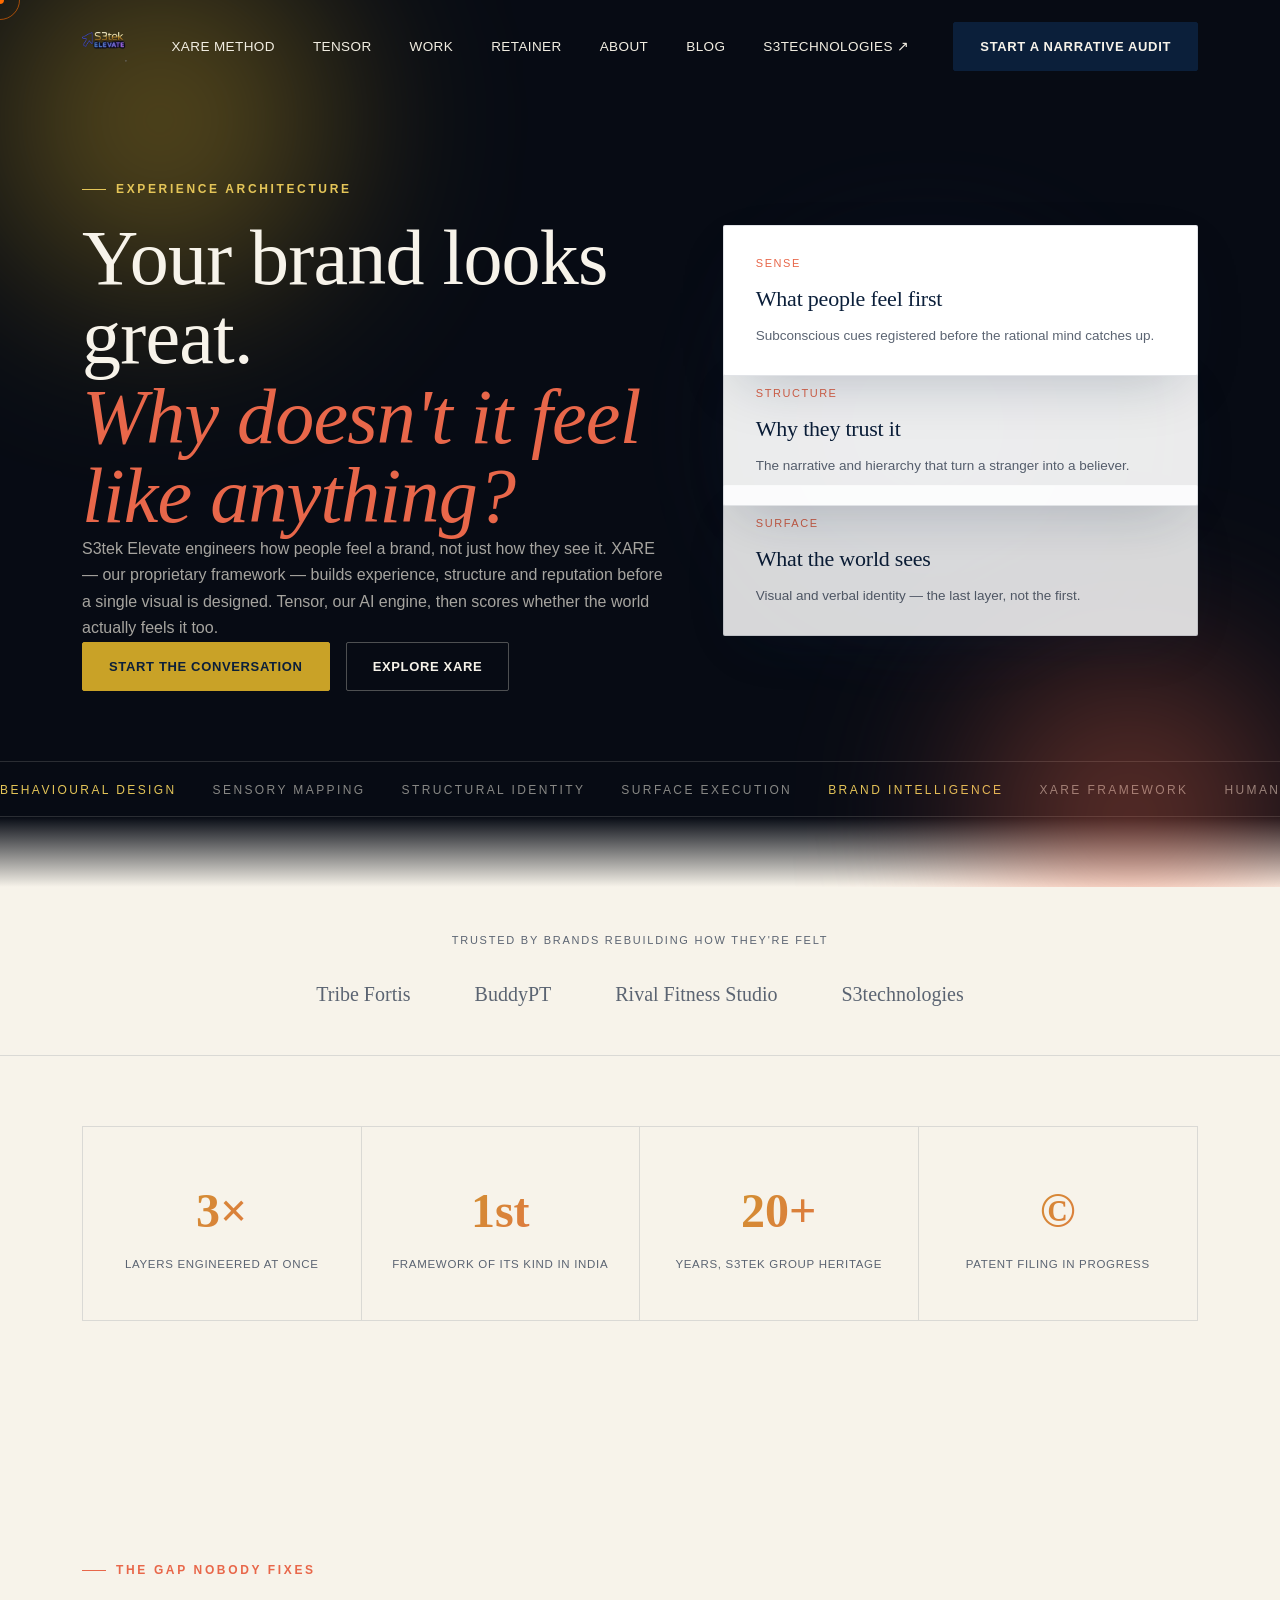
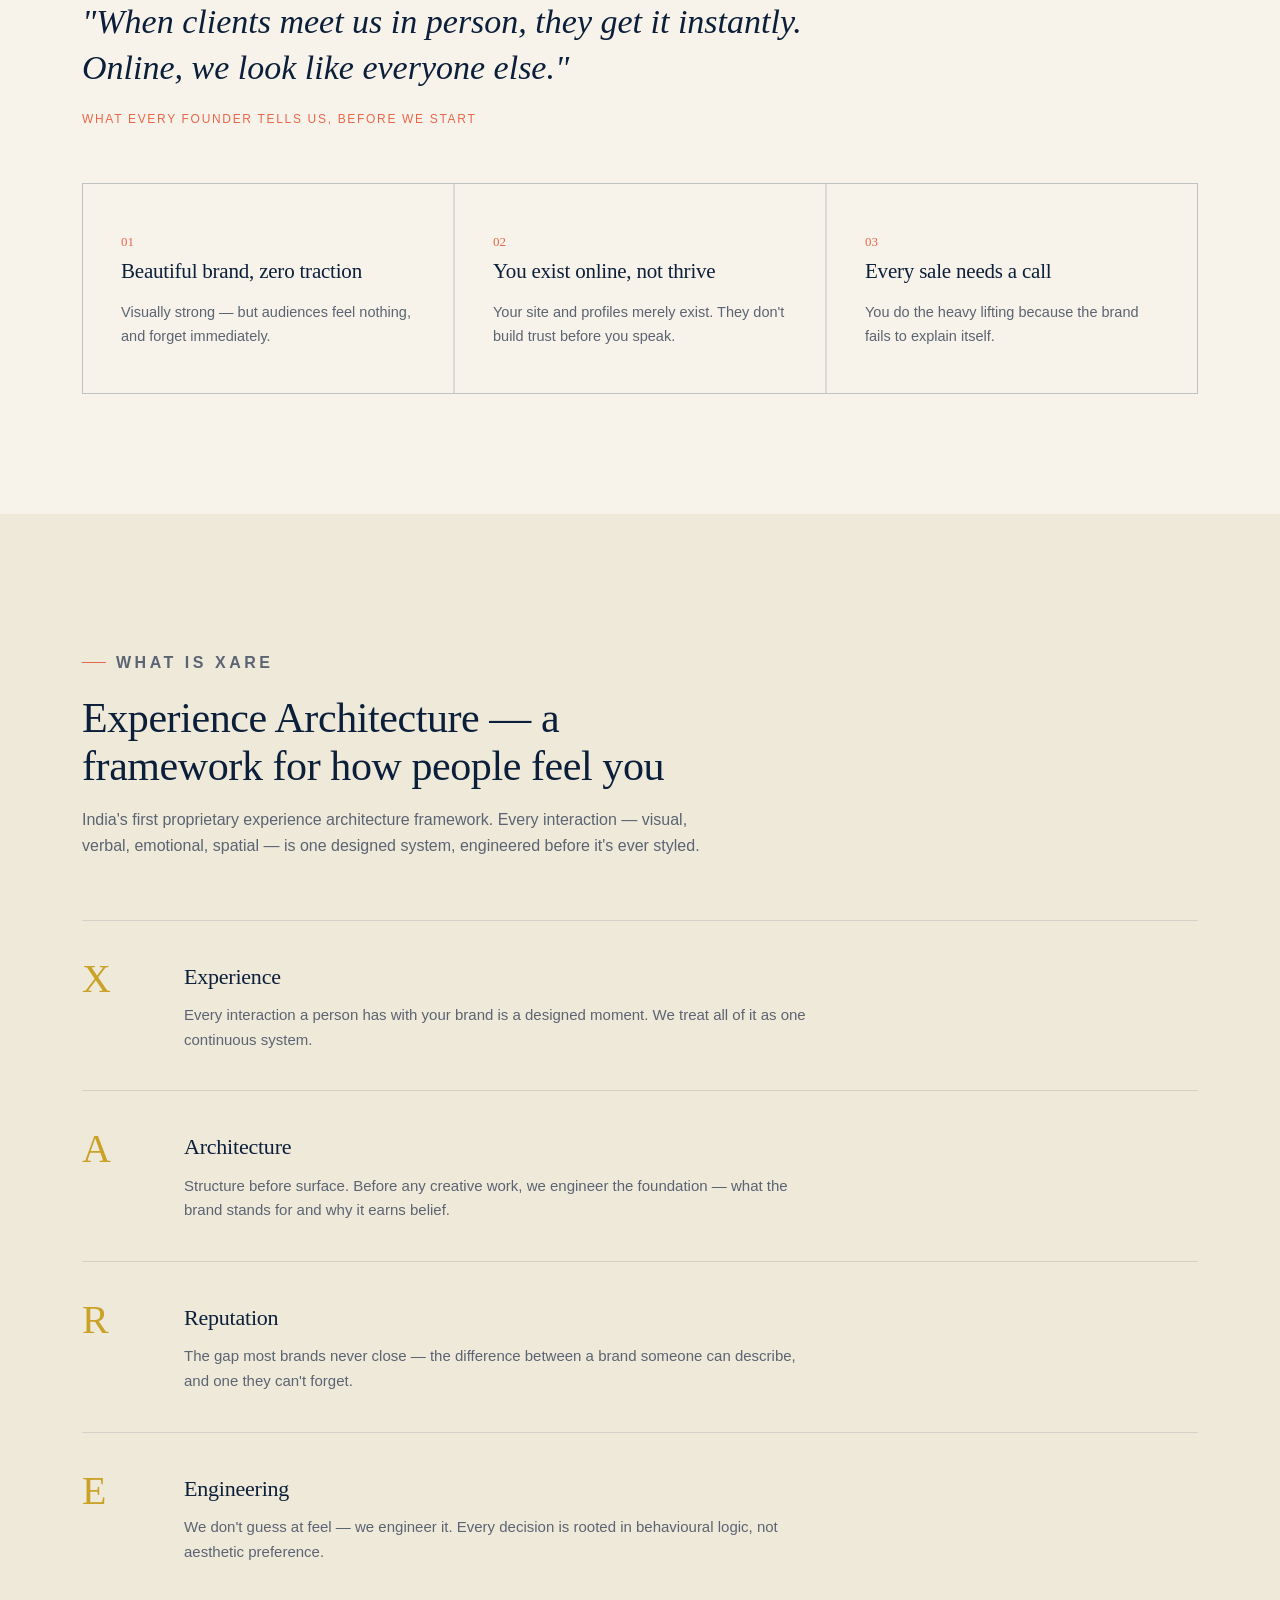
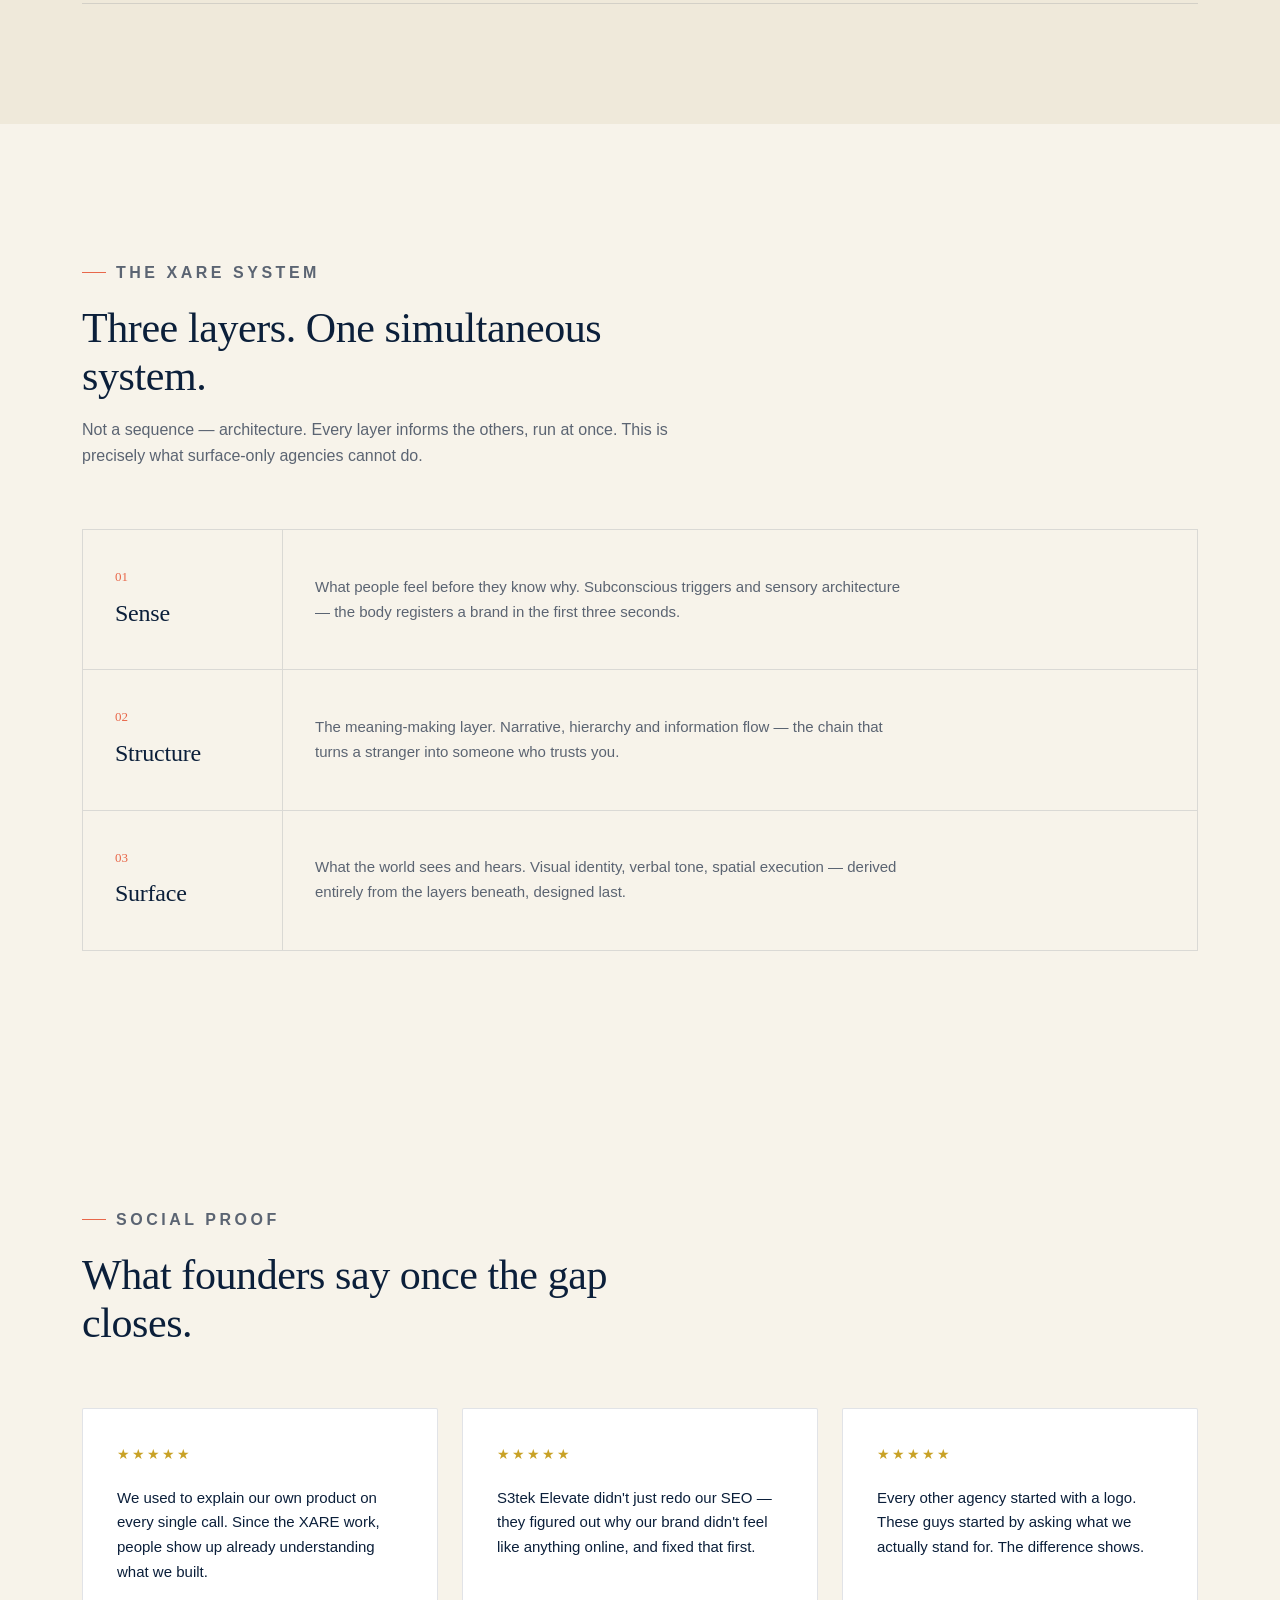
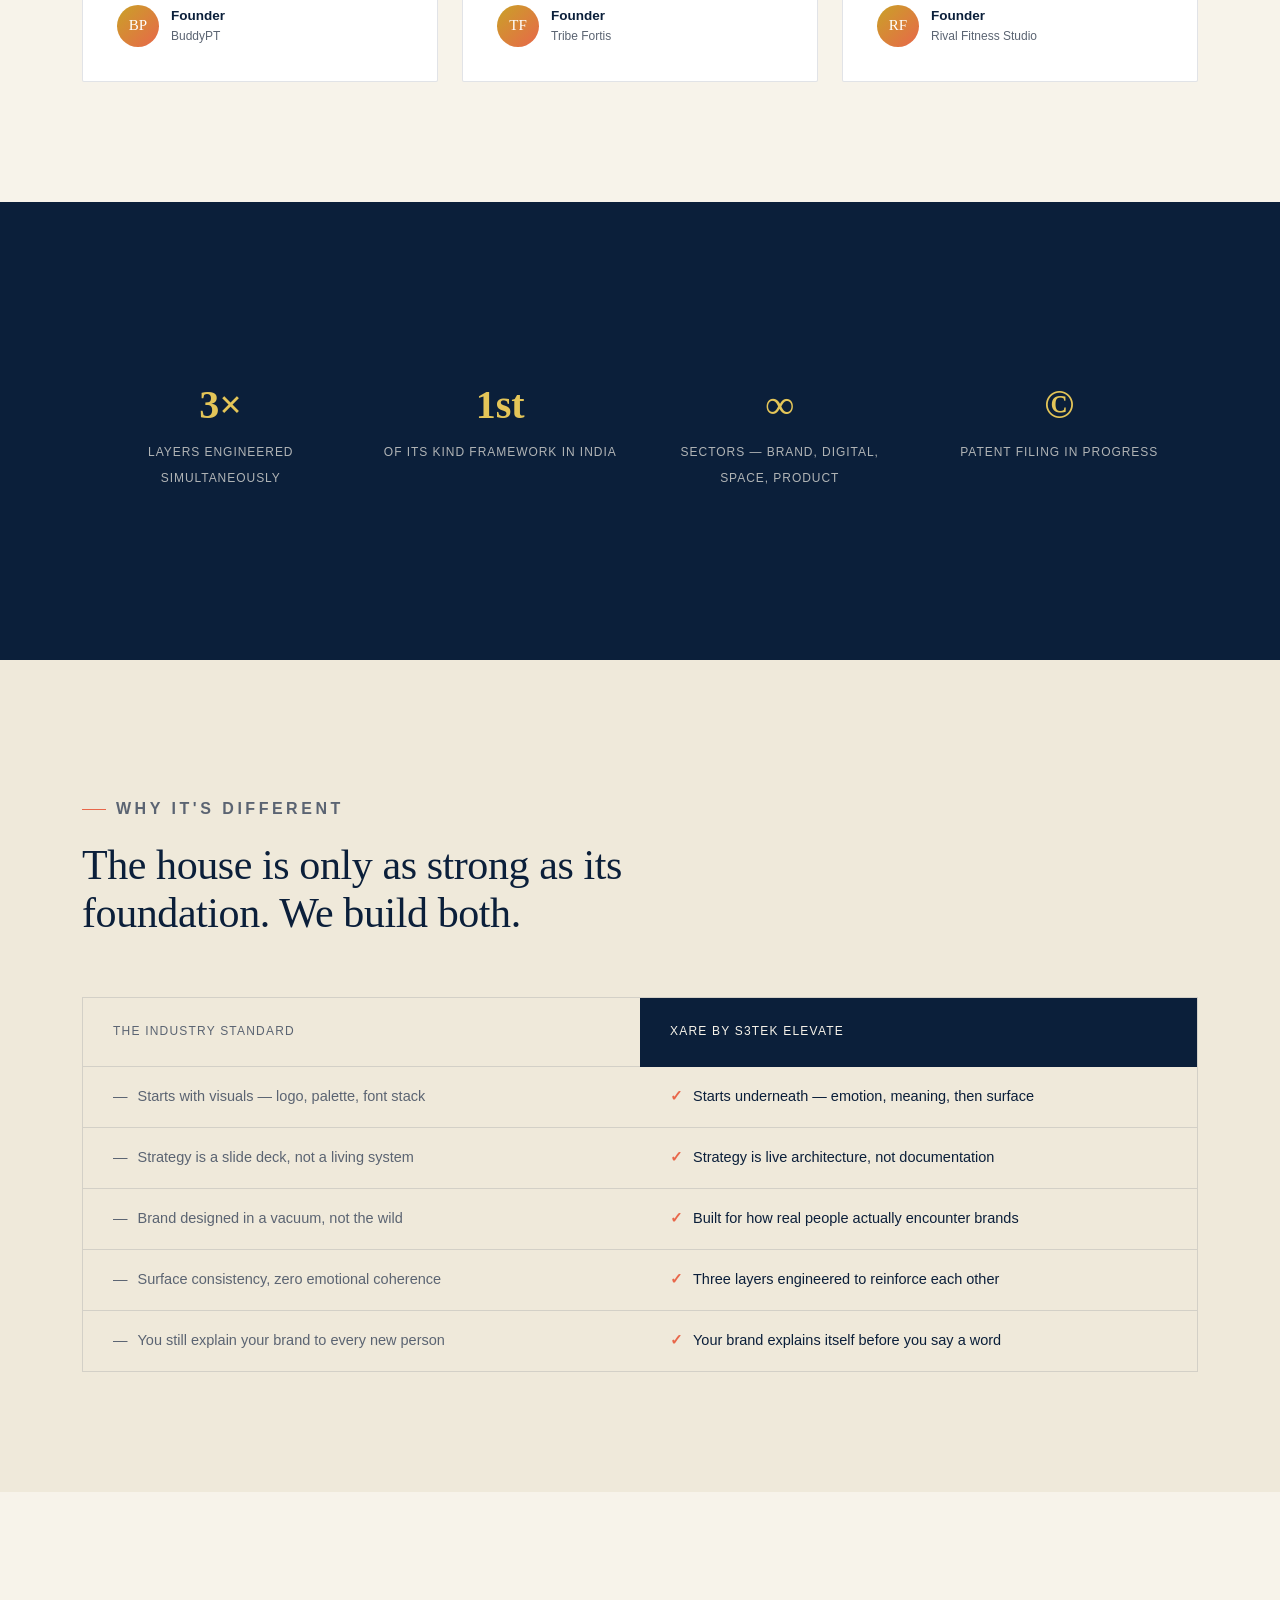
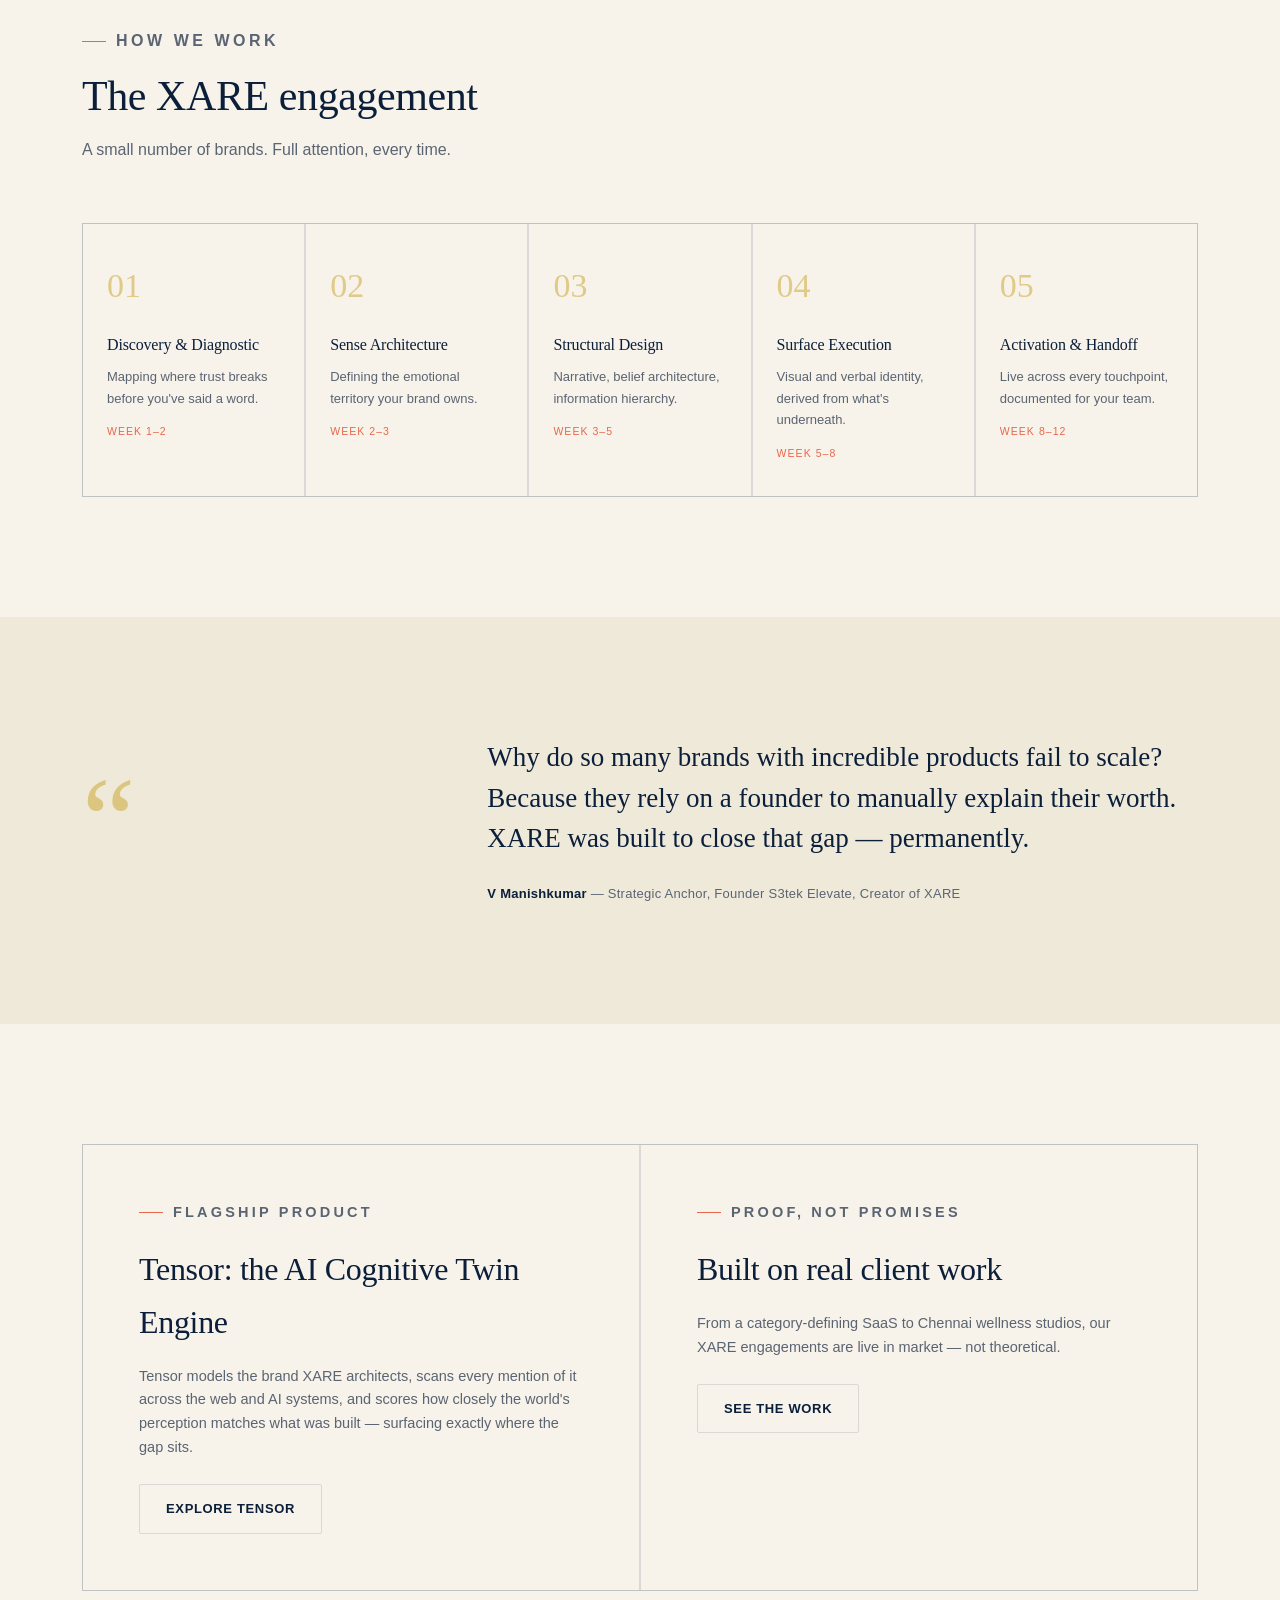
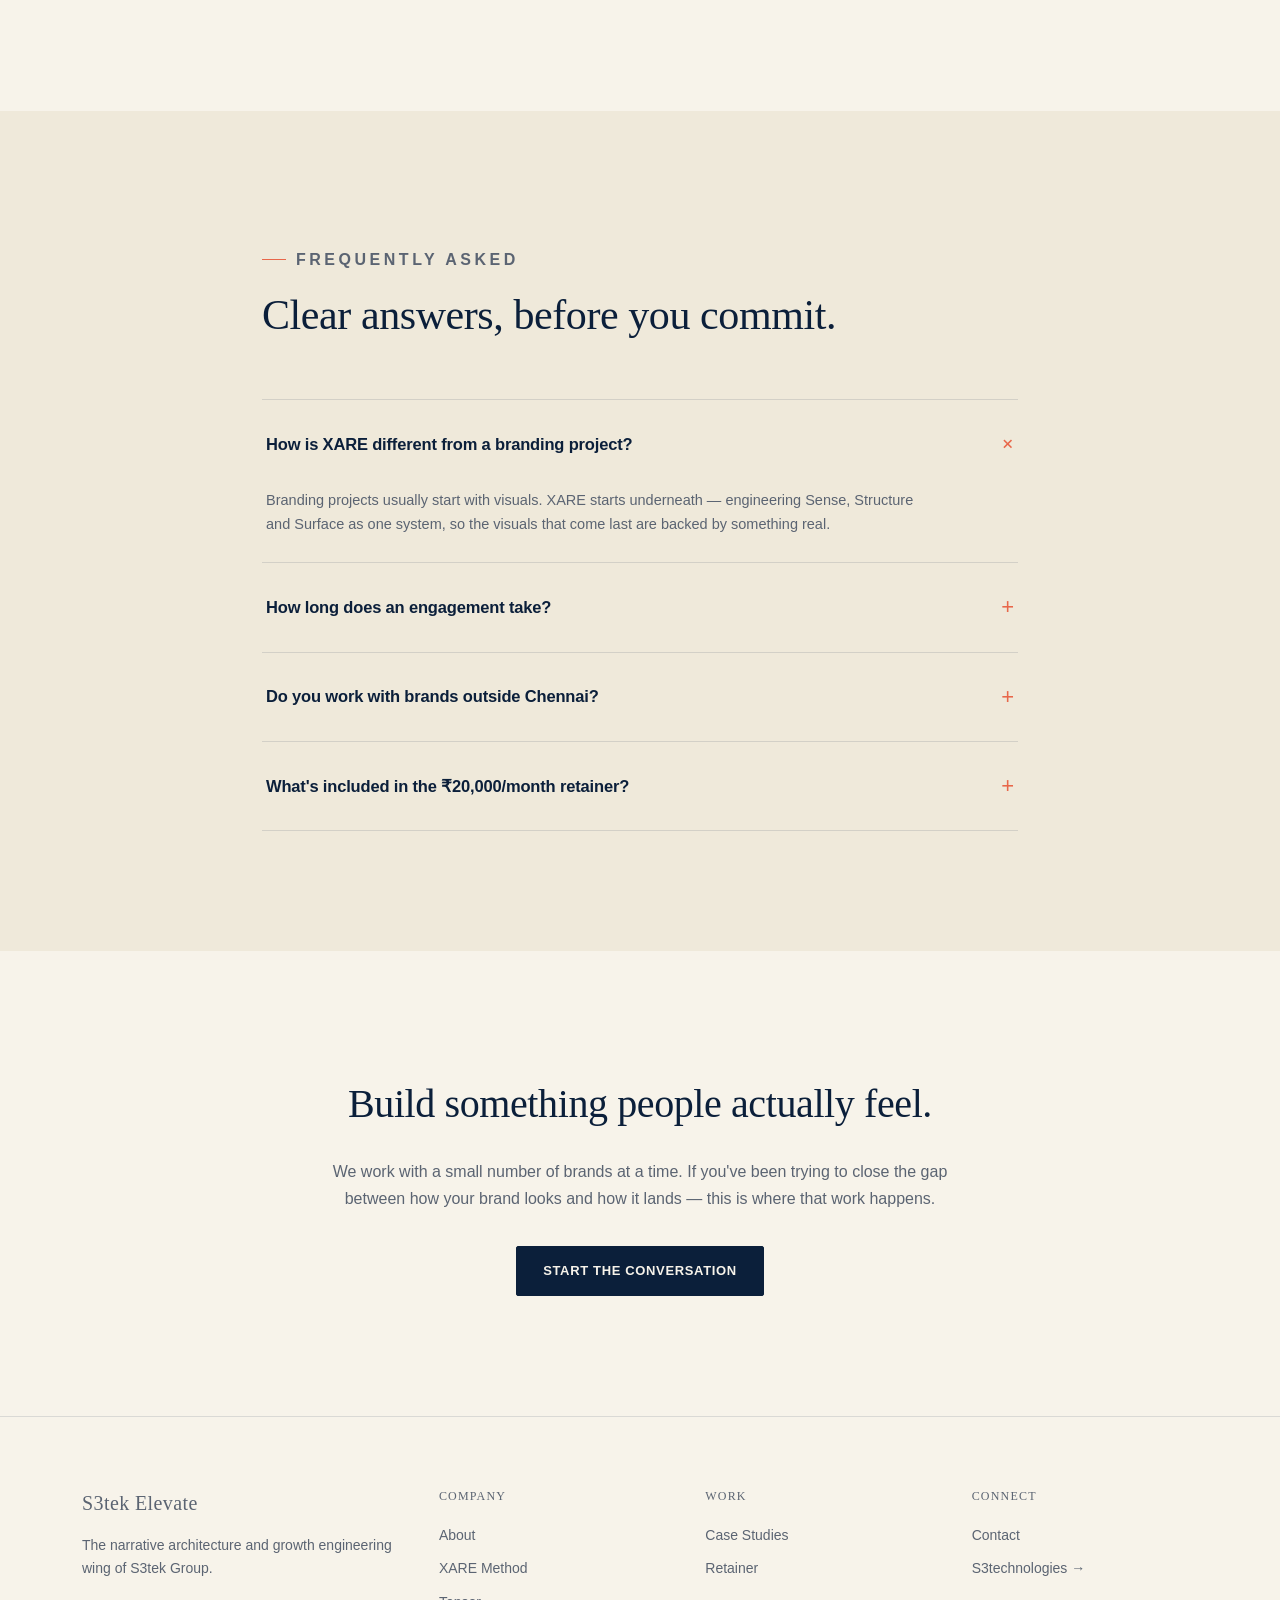
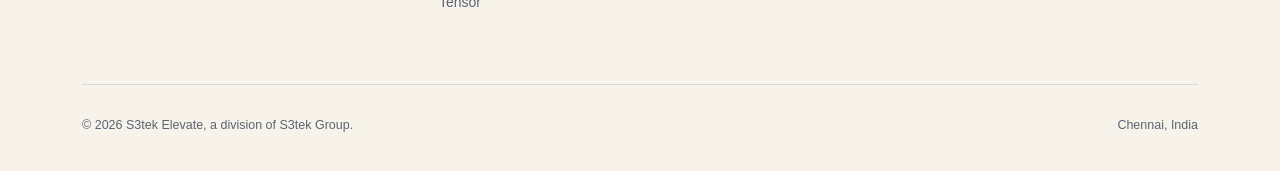
==== index.html @ efaab4d6 "favicon" ====
<!DOCTYPE html>
<html lang="en">
<head>
  <meta charset="UTF-8" />
  <meta name="viewport" content="width=device-width, initial-scale=1.0" />
  <link rel="stylesheet" href="css/style.css">
  <!-- 1. Title -->
  <title>S3tek Elevate | Experience Architecture & Reputation engineering</title>

  <!-- 2. Meta Description -->
  <meta name="description" content="S3tek Elevate is a digital branding and strategic design agency specializing in Experience Architecture Reputation Engineering (XARE), web design, and growth systems." />

  <!-- 3. Header / Social OpenGraph Images -->
  <meta property="og:title" content="S3tek Elevate | Experience Architecture & Strategic Design" />
  <meta property="og:description" content="Digital branding, strategic design, and growth systems powered by S3tek." />
  <meta property="og:image" content="https://s3tek-elevate-site-6.vercel.app/images/logo.png" />
  <meta property="og:url" content="https://s3tek-elevate-site-6.vercel.app/" />
  <meta property="og:type" content="website" />

  <!-- Twitter Card -->
  <meta name="twitter:card" content="summary_large_image" />
  <meta name="twitter:title" content="S3tek Elevate" />
  <meta name="twitter:description" content="Digital branding and strategic design agency." />
  <meta name="twitter:image" content="https://s3tek-elevate-site-6.vercel.app/images/logo.png" />

  <!-- 4. Structured Data / Schema.org JSON-LD -->
  <script type="application/ld+json">
  {
    "@context": "https://schema.org",
    "@type": "MarketingAgency",
    "name": "S3tek Elevate",
    "url": "https://s3tek-elevate-site-6.vercel.app/",
    "logo": "https://s3tek-elevate-site-6.vercel.app/images/logo.png",
    "image": "https://s3tek-elevate-site-6.vercel.app/images/logo.png",
    "description": "Digital branding and strategic design agency specializing in XARE, custom site architecture, and growth frameworks.",
    "sameAs": []
  }
  </script>
  <script type="application/ld+json">
{
  "@context": "https://schema.org",
  "@type": "FAQPage",
  "mainEntity": [
    {
      "@type": "Question",
      "name": "How is XARE different from a branding project?",
      "acceptedAnswer": {
        "@type": "Answer",
        "text": "Branding projects usually start with visuals. XARE starts underneath — engineering Sense, Structure and Surface as one system, so the visuals that come last are backed by something real."
      }
    },
    {
      "@type": "Question",
      "name": "How long does an engagement take?",
      "acceptedAnswer": {
        "@type": "Answer",
        "text": "A full XARE engagement runs roughly 12 weeks, from Discovery through Activation & Handoff. Retainer work continues month to month after."
      }
    },
    {
      "@type": "Question",
      "name": "Do you work with brands outside Chennai?",
      "acceptedAnswer": {
        "@type": "Answer",
        "text": "Yes. XARE is applied remotely as often as in person — discovery calls, structured workshops and async reviews cover most of the process."
      }
    },
    {
      "@type": "Question",
      "name": "What's included in the ₹20,000/month retainer?",
      "acceptedAnswer": {
        "@type": "Answer",
        "text": "SEO, AEO, GEO, ongoing XARE application and Meta Ads management, plus continuous Tensor scoring. See the full breakdown on the retainer page."
      }
    }
  ]
}
</script>
<script type="application/ld+json">
{
  "@context": "https://schema.org",
  "@graph": [
    {
      "@type": "DefinedTermSet",
      "@id": "https://s3tek-elevate-site-6.vercel.app/#defined-terms",
      "name": "S3tek Elevate Frameworks & Technology",
      "hasDefinedTerm": [
        {
          "@type": "DefinedTerm",
          "@id": "https://s3tek-elevate-site-6.vercel.app/#xare-framework",
          "name": "XARE Framework",
          "alternateName": "XARE Method",
          "description": "Experience Architecture (XARE) is a proprietary three-layer brand engineering framework developed by S3tek Elevate that structures Sense, Structure, and Surface before visual execution.",
          "inDefinedTermSet": "https://s3tek-elevate-site-6.vercel.app/#defined-terms"
        },
        {
          "@type": "DefinedTerm",
          "@id": "https://s3tek-elevate-site-6.vercel.app/#tensor-engine",
          "name": "Tensor AI Engine",
          "alternateName": "Tensor Cognitive Twin Engine",
          "description": "Tensor is an AI cognitive twin engine developed by S3tek Elevate that models brand perception, scans web and AI engine mentions, and scores market sentiment against engineered brand benchmarks.",
          "inDefinedTermSet": "https://s3tek-elevate-site-6.vercel.app/#defined-terms"
        }
      ]
    }
  ]
}
</script>
</head>
<head>
<meta charset="UTF-8">
<meta name="viewport" content="width=device-width, initial-scale=1.0">
<title>S3tek Elevate — Narrative Architecture &amp; Growth Engineering</title>
<meta name="description" content="S3tek Elevate builds and defends brand narrative for ambitious companies — through XARE, our proprietary positioning framework, and Tensor, our AI narrative-scoring engine.">
<link rel="stylesheet" href="css/style.css">
<link rel="icon" type="image/jpeg" href="/images/favicon.jpeg" />
</head>
<body>
<div class="cursor-dot"></div>
<div class="cursor-outline"></div>

<nav class="nav on-dark">
  <div class="wrap">
    <a href="index.html" class="brand"><img src="images/logo.png" alt="S3tek Elevate" style="height:30px;width:auto;display:block"></a>
    <div class="nav-links">
      <a href="xare.html">XARE Method</a>
      <a href="tensor.html">Tensor</a>
      <a href="work.html">Work</a>
      <a href="pricing.html">Retainer</a>
      <a href="about.html">About</a>
      <a href="blog.html">Blog</a>
      <a href="https://s3tek.in" target="_blank" rel="noopener">S3technologies ↗</a>
    </div>
    <div class="nav-right">
      <a href="contact.html" class="btn btn-primary">Start a Narrative Audit</a>
    </div>
    <div class="hamburger"><span></span><span></span><span></span></div>
  </div>
</nav>

<header class="hero-dark">
  <div class="orb orb-1"></div><div class="orb orb-2"></div><div class="orb orb-3"></div>
  <div class="wrap hero-grid stagger">
    <div>
      <p class="eyebrow reveal">Experience Architecture</p>
      <h1 class="reveal">Your brand looks great.<br><em>Why doesn't it feel like anything?</em></h1>
      <p class="lead reveal">S3tek Elevate engineers how people feel a brand, not just how they see it. XARE — our proprietary framework — builds experience, structure and reputation before a single visual is designed. Tensor, our AI engine, then scores whether the world actually feels it too.</p>
      <div class="hero-cta reveal">
        <a href="contact.html" class="btn btn-primary">Start the Conversation</a>
        <a href="xare.html" class="btn btn-ghost">Explore XARE</a>
      </div>
    </div>
    <div class="reveal">
      <div class="hero-layers">
        <div class="hl-card l1"><div class="hl-tag">Sense</div><h4>What people feel first</h4><p>Subconscious cues registered before the rational mind catches up.</p></div>
        <div class="hl-card l2"><div class="hl-tag">Structure</div><h4>Why they trust it</h4><p>The narrative and hierarchy that turn a stranger into a believer.</p></div>
        <div class="hl-card l3"><div class="hl-tag">Surface</div><h4>What the world sees</h4><p>Visual and verbal identity — the last layer, not the first.</p></div>
      </div>
    </div>
  </div>
  <div class="word-ribbon">
    <div class="wr-track">
      <span class="hl">Behavioural Design</span><span>Sensory Mapping</span><span>Structural Identity</span><span>Surface Execution</span><span class="hl">Brand Intelligence</span><span>XARE Framework</span><span>Human Engineering</span><span class="hl">Experience Architecture</span>
      <span class="hl">Behavioural Design</span><span>Sensory Mapping</span><span>Structural Identity</span><span>Surface Execution</span><span class="hl">Brand Intelligence</span><span>XARE Framework</span><span>Human Engineering</span><span class="hl">Experience Architecture</span>
    </div>
  </div>
  <div class="hero-bottom-fade"></div>
</header>

<section class="logo-strip">
  <div class="wrap">
    <p class="ls-label">Trusted by brands rebuilding how they're felt</p>
    <div class="logo-row">
      <span class="logo-chip reveal">Tribe Fortis</span>
      <span class="logo-chip reveal">BuddyPT</span>
      <span class="logo-chip reveal">Rival Fitness Studio</span>
      <span class="logo-chip reveal">S3technologies</span>
    </div>
  </div>
</section>

<section style="padding-top:70px">
  <div class="wrap">
    <div class="stat-wall reveal">
      <div class="sw-cell"><b>3×</b><span>Layers Engineered At Once</span></div>
      <div class="sw-cell"><b>1st</b><span>Framework Of Its Kind In India</span></div>
      <div class="sw-cell"><b>20+</b><span>Years, S3tek Group Heritage</span></div>
      <div class="sw-cell"><b>©</b><span>Patent Filing In Progress</span></div>
    </div>
  </div>
</section>

<section id="the-gap">
  <div class="wrap">
    <p class="eyebrow reveal">The Gap Nobody Fixes</p>
    <p class="gap-quote reveal">"When clients meet us in person, they get it instantly. Online, we look like everyone else."<span>What every founder tells us, before we start</span></p>
    <div class="grid-3" style="margin-top:56px">
      <div class="cell reveal"><span class="num">01</span><h3>Beautiful brand, zero traction</h3><p>Visually strong — but audiences feel nothing, and forget immediately.</p></div>
      <div class="cell reveal"><span class="num">02</span><h3>You exist online, not thrive</h3><p>Your site and profiles merely exist. They don't build trust before you speak.</p></div>
      <div class="cell reveal"><span class="num">03</span><h3>Every sale needs a call</h3><p>You do the heavy lifting because the brand fails to explain itself.</p></div>
    </div>
  </div>
</section>

<section id="process" style="background:var(--bg-2)">
  <div class="wrap">
    <div class="section-head">
      <p class="eyebrow">What Is XARE</p>
      <h2>Experience Architecture — a framework for how people feel you</h2>
      <p>India's first proprietary experience architecture framework. Every interaction — visual, verbal, emotional, spatial — is one designed system, engineered before it's ever styled.</p>
    </div>
    <div class="xare-list">
      <div class="xare-item reveal"><div class="xare-letter">X</div><div><h3>Experience</h3><p>Every interaction a person has with your brand is a designed moment. We treat all of it as one continuous system.</p></div></div>
      <div class="xare-item reveal"><div class="xare-letter">A</div><div><h3>Architecture</h3><p>Structure before surface. Before any creative work, we engineer the foundation — what the brand stands for and why it earns belief.</p></div></div>
      <div class="xare-item reveal"><div class="xare-letter">R</div><div><h3>Reputation</h3><p>The gap most brands never close — the difference between a brand someone can describe, and one they can't forget.</p></div></div>
      <div class="xare-item reveal"><div class="xare-letter">E</div><div><h3>Engineering</h3><p>We don't guess at feel — we engineer it. Every decision is rooted in behavioural logic, not aesthetic preference.</p></div></div>
    </div>
  </div>
</section>

<section>
  <div class="wrap">
    <div class="section-head">
      <p class="eyebrow">The XARE System</p>
      <h2>Three layers. One simultaneous system.</h2>
      <p>Not a sequence — architecture. Every layer informs the others, run at once. This is precisely what surface-only agencies cannot do.</p>
    </div>
    <div class="layer-stack">
      <div class="layer-row reveal"><div class="layer-left"><span class="ln">01</span><h3>Sense</h3></div><div class="layer-right"><p>What people feel before they know why. Subconscious triggers and sensory architecture — the body registers a brand in the first three seconds.</p></div></div>
      <div class="layer-row reveal"><div class="layer-left"><span class="ln">02</span><h3>Structure</h3></div><div class="layer-right"><p>The meaning-making layer. Narrative, hierarchy and information flow — the chain that turns a stranger into someone who trusts you.</p></div></div>
      <div class="layer-row reveal"><div class="layer-left"><span class="ln">03</span><h3>Surface</h3></div><div class="layer-right"><p>What the world sees and hears. Visual identity, verbal tone, spatial execution — derived entirely from the layers beneath, designed last.</p></div></div>
    </div>
  </div>
</section>

<section>
  <div class="wrap">
    <div class="section-head">
      <p class="eyebrow">Social Proof</p>
      <h2>What founders say once the gap closes.</h2>
    </div>
    <div class="testi-grid">
      <div class="testi-card reveal">
        <div class="testi-stars">★★★★★</div>
        <p class="quote">We used to explain our own product on every single call. Since the XARE work, people show up already understanding what we built.</p>
        <div class="testi-who"><div class="testi-avatar">BP</div><div><div class="tw-name">Founder</div><div class="tw-role">BuddyPT</div></div></div>
      </div>
      <div class="testi-card reveal">
        <div class="testi-stars">★★★★★</div>
        <p class="quote">S3tek Elevate didn't just redo our SEO — they figured out why our brand didn't feel like anything online, and fixed that first.</p>
        <div class="testi-who"><div class="testi-avatar">TF</div><div><div class="tw-name">Founder</div><div class="tw-role">Tribe Fortis</div></div></div>
      </div>
      <div class="testi-card reveal">
        <div class="testi-stars">★★★★★</div>
        <p class="quote">Every other agency started with a logo. These guys started by asking what we actually stand for. The difference shows.</p>
        <div class="testi-who"><div class="testi-avatar">RF</div><div><div class="tw-name">Founder</div><div class="tw-role">Rival Fitness Studio</div></div></div>
      </div>
    </div>
  </div>
</section>

<section class="stat-band">
  <div class="wrap">
    <div class="grid-4">
      <div class="cell reveal"><b>3×</b><span>Layers Engineered Simultaneously</span></div>
      <div class="cell reveal"><b>1st</b><span>Of Its Kind Framework in India</span></div>
      <div class="cell reveal"><b>∞</b><span>Sectors — Brand, Digital, Space, Product</span></div>
      <div class="cell reveal"><b>©</b><span>Patent Filing in Progress</span></div>
    </div>
  </div>
</section>

<section style="background:var(--bg-2)">
  <div class="wrap">
    <div class="section-head">
      <p class="eyebrow">Why It's Different</p>
      <h2>The house is only as strong as its foundation. We build both.</h2>
    </div>
    <div class="compare reveal">
      <div class="compare-col them">
        <div class="compare-head">The Industry Standard</div>
        <div class="compare-row">Starts with visuals — logo, palette, font stack</div>
        <div class="compare-row">Strategy is a slide deck, not a living system</div>
        <div class="compare-row">Brand designed in a vacuum, not the wild</div>
        <div class="compare-row">Surface consistency, zero emotional coherence</div>
        <div class="compare-row">You still explain your brand to every new person</div>
      </div>
      <div class="compare-col us">
        <div class="compare-head">XARE by S3tek Elevate</div>
        <div class="compare-row">Starts underneath — emotion, meaning, then surface</div>
        <div class="compare-row">Strategy is live architecture, not documentation</div>
        <div class="compare-row">Built for how real people actually encounter brands</div>
        <div class="compare-row">Three layers engineered to reinforce each other</div>
        <div class="compare-row">Your brand explains itself before you say a word</div>
      </div>
    </div>
  </div>
</section>

<section id="why-us">
  <div class="wrap">
    <div class="section-head">
      <p class="eyebrow">How We Work</p>
      <h2>The XARE engagement</h2>
      <p>A small number of brands. Full attention, every time.</p>
    </div>
    <div class="process-row">
      <div class="process-card reveal"><div class="pn">01</div><h4>Discovery &amp; Diagnostic</h4><p>Mapping where trust breaks before you've said a word.</p><span class="pw">Week 1–2</span></div>
      <div class="process-card reveal"><div class="pn">02</div><h4>Sense Architecture</h4><p>Defining the emotional territory your brand owns.</p><span class="pw">Week 2–3</span></div>
      <div class="process-card reveal"><div class="pn">03</div><h4>Structural Design</h4><p>Narrative, belief architecture, information hierarchy.</p><span class="pw">Week 3–5</span></div>
      <div class="process-card reveal"><div class="pn">04</div><h4>Surface Execution</h4><p>Visual and verbal identity, derived from what's underneath.</p><span class="pw">Week 5–8</span></div>
      <div class="process-card reveal"><div class="pn">05</div><h4>Activation &amp; Handoff</h4><p>Live across every touchpoint, documented for your team.</p><span class="pw">Week 8–12</span></div>
    </div>
  </div>
</section>

<section style="background:var(--bg-2)">
  <div class="wrap founder reveal">
    <div class="founder-mark">“</div>
    <div>
      <blockquote>Why do so many brands with incredible products fail to scale? Because they rely on a founder to manually explain their worth. XARE was built to close that gap — permanently.</blockquote>
      <div class="who"><b>V Manishkumar</b> — Strategic Anchor, Founder S3tek Elevate, Creator of XARE</div>
    </div>
  </div>
</section>

<section>
  <div class="wrap">
    <div class="grid-2" style="align-items:stretch">
      <div class="cell reveal" style="padding:56px">
        <p class="eyebrow">Flagship Product</p>
        <h2 style="font-size:32px; margin-bottom:16px">Tensor: the AI Cognitive Twin Engine</h2>
        <p style="color:var(--text-mute); margin-bottom:24px">Tensor models the brand XARE architects, scans every mention of it across the web and AI systems, and scores how closely the world's perception matches what was built — surfacing exactly where the gap sits.</p>
        <a href="tensor.html" class="btn btn-ghost">Explore Tensor</a>
      </div>
      <div class="cell reveal" style="padding:56px">
        <p class="eyebrow">Proof, Not Promises</p>
        <h2 style="font-size:32px; margin-bottom:16px">Built on real client work</h2>
        <p style="color:var(--text-mute); margin-bottom:24px">From a category-defining SaaS to Chennai wellness studios, our XARE engagements are live in market — not theoretical.</p>
        <a href="work.html" class="btn btn-ghost">See the Work</a>
      </div>
    </div>
  </div>
</section>

<section style="background:var(--bg-2)">
  <div class="wrap" style="max-width:820px">
    <div class="section-head">
      <p class="eyebrow">Frequently Asked</p>
      <h2>Clear answers, before you commit.</h2>
    </div>
    <div class="faq-list">
      <div class="faq-item reveal open"><div class="faq-q"><h4>How is XARE different from a branding project?</h4><span class="plus">+</span></div><div class="faq-a"><p>Branding projects usually start with visuals. XARE starts underneath — engineering Sense, Structure and Surface as one system, so the visuals that come last are backed by something real.</p></div></div>
      <div class="faq-item reveal"><div class="faq-q"><h4>How long does an engagement take?</h4><span class="plus">+</span></div><div class="faq-a"><p>A full XARE engagement runs roughly 12 weeks, from Discovery through Activation &amp; Handoff. Retainer work continues month to month after.</p></div></div>
      <div class="faq-item reveal"><div class="faq-q"><h4>Do you work with brands outside Chennai?</h4><span class="plus">+</span></div><div class="faq-a"><p>Yes. XARE is applied remotely as often as in person — discovery calls, structured workshops and async reviews cover most of the process.</p></div></div>
      <div class="faq-item reveal"><div class="faq-q"><h4>What's included in the ₹20,000/month retainer?</h4><span class="plus">+</span></div><div class="faq-a"><p>SEO, AEO, GEO, ongoing XARE application and Meta Ads management, plus continuous Tensor scoring. See the full breakdown on the retainer page.</p></div></div>
    </div>
  </div>
</section>

<section>
  <div class="wrap" style="text-align:center; max-width:720px">
    <h2 style="font-size:clamp(28px,3.6vw,40px); margin-bottom:22px">Build something people actually feel.</h2>
    <p style="color:var(--text-mute); margin-bottom:34px">We work with a small number of brands at a time. If you've been trying to close the gap between how your brand looks and how it lands — this is where that work happens.</p>
    <a href="contact.html" class="btn btn-primary">Start the Conversation</a>
  </div>
</section>

<footer>
  <div class="wrap">
    <div class="foot-grid">
      <div><a href="index.html" class="brand" style="font-size:20px; margin-bottom:14px; display:block">S3tek Elevate</a><p>The narrative architecture and growth engineering wing of S3tek Group.</p></div>
      <div><h4>Company</h4><a href="about.html">About</a><a href="xare.html">XARE Method</a><a href="tensor.html">Tensor</a></div>
      <div><h4>Work</h4><a href="work.html">Case Studies</a><a href="pricing.html">Retainer</a></div>
      <div><h4>Connect</h4><a href="contact.html">Contact</a><a href="https://s3tek.in">S3technologies →</a></div>
    </div>
    <div class="foot-bottom"><span>© 2026 S3tek Elevate, a division of S3tek Group.</span><span>Chennai, India</span></div>
  </div>
</footer>

<script src="js/main.js"></script>
</body>
</html>
---- css/style.css ----
/* ============ TOKENS ============ */
:root{
  --navy:#0B1F3A; --navy-2:#132A4D; --gold:#C9A227; --gold-2:#E4C558;
  --coral:#E8674A; --cream:#F7F3EA; --cream-2:#EFE9DA; --ink:#1B2430;
  --bg:var(--cream); --bg-2:var(--cream-2); --surface:#FFFFFF; --text:var(--navy);
  --text-mute:#5B6472; --line:rgba(11,31,58,0.12); --accent:var(--gold); --accent-2:var(--coral);
  --font-display:Georgia,'Times New Roman',serif; --font-body:Calibri,'Segoe UI',Arial,sans-serif;
  --radius:2px; --shadow:0 20px 60px -20px rgba(11,31,58,0.25);
  --ease:cubic-bezier(.16,.8,.24,1);
}
*{box-sizing:border-box; margin:0; padding:0}
html{scroll-behavior:smooth}
body{
  background:var(--bg); color:var(--text); font-family:var(--font-body);
  font-size:16px; line-height:1.65; transition:background .4s var(--ease),color .4s var(--ease);
  overflow-x:hidden;
}
.cursor{
  cursor: default; /* Keeps standard pointer visible; change to 'none' to hide default arrow */
}

.cursor-dot {
  width: 8px;
  height: 8px;
  background-color: #ff6b00; /* Vivid Orange */
  border-radius: 50%;
  position: fixed;
  top: 0;
  left: 0;
  pointer-events: none;
  z-index: 9999;
  transform: translate(-50%, -50%);
  transition: transform 0.1s ease-out;
}

.cursor-outline {
  width: 40px;
  height: 40px;
  border: 1px solid rgba(255, 107, 0, 0.6); /* Orange ring with opacity */
  border-radius: 50%;
  position: fixed;
  top: 0;
  left: 0;
  pointer-events: none;
  z-index: 9998;
  transform: translate(-50%, -50%);
  transition: all 0.15s ease-out;
}
h1,h2,h3,h4{font-family:var(--font-display); font-weight:400; letter-spacing:-0.01em; color:var(--text)}
a{color:inherit; text-decoration:none}
img{max-width:100%; display:block}
.wrap{max-width:1180px; margin:0 auto; padding:0 32px}
section{padding:120px 0}
@media(max-width:768px){section{padding:72px 0} .wrap{padding:0 20px}}

/* ============ EYEBROW / LABELS ============ */
.eyebrow{
  font-family:var(--font-body); font-size:12px; letter-spacing:.22em; text-transform:uppercase;
  color:var(--accent-2); font-weight:700; display:flex; align-items:center; gap:10px; margin-bottom:18px;
}
.eyebrow::before{content:''; width:24px; height:1px; background:var(--accent-2)}

.nav.on-dark:not(.scrolled) .brand,.nav.on-dark:not(.scrolled) .nav-links a{color:#F2EEE2}
.nav.on-dark:not(.scrolled) .nav-links a:hover{color:var(--gold-2)}
.nav.on-dark:not(.scrolled) .hamburger span{background:#F2EEE2}
.nav.on-dark:not(.scrolled) .btn-ghost{border-color:rgba(242,238,226,0.35); color:#F2EEE2}

/* ============ NAV ============ */
.nav{
  position:fixed; top:0; left:0; right:0; z-index:1000; padding:22px 0;
  transition:background .35s var(--ease),padding .35s var(--ease),border-color .35s var(--ease);
  border-bottom:1px solid transparent;
}
.nav.scrolled{background:color-mix(in srgb, var(--bg) 88%, transparent); backdrop-filter:blur(14px); padding:14px 0; border-bottom:1px solid var(--line)}
.nav .wrap{display:flex; align-items:center; justify-content:space-between}
.brand{font-family:var(--font-display); font-size:21px; letter-spacing:.02em; color:var(--text)}
.brand b{color:var(--accent)}
.nav-links{display:flex; align-items:center; gap:38px}
.nav-links a{font-size:13.5px; letter-spacing:.03em; text-transform:uppercase; color:var(--text-mute); position:relative; transition:color .25s}
.nav-links a::after{content:''; position:absolute; left:0; bottom:-6px; width:0; height:1px; background:var(--accent-2); transition:width .3s var(--ease)}
.nav-links a:hover{color:var(--text)}
.nav-links a:hover::after{width:100%}
.nav-right{display:flex; align-items:center; gap:22px}
.btn{
  display:inline-flex; align-items:center; gap:10px; padding:13px 26px; font-size:13px;
  letter-spacing:.05em; text-transform:uppercase; font-weight:700; border-radius:var(--radius);
  cursor:pointer; transition:all .3s var(--ease); white-space:nowrap;
}
.btn-primary{background:var(--navy); color:#F7F3EA; border:1px solid var(--navy)}
.btn-primary:hover{background:var(--accent-2); border-color:var(--accent-2); color:#fff; transform:translateY(-2px)}
.btn-ghost{border:1px solid var(--line); color:var(--text)}
.btn-ghost:hover{border-color:var(--accent-2); color:var(--accent-2)}
.hamburger{display:none; flex-direction:column; gap:5px; cursor:pointer; z-index:1100}
.hamburger span{width:24px; height:1.5px; background:var(--text)}

/* ============ HERO ============ */
.hero{padding:200px 0 130px; position:relative; overflow:hidden}
.hero-grid{display:grid; grid-template-columns:1.1fr .9fr; gap:60px; align-items:center}
.hero h1{font-size:clamp(38px,5vw,64px); line-height:1.08; letter-spacing:-0.02em}
.hero h1 em{font-style:italic; color:var(--accent-2)}
.hero p.lead{font-size:18px; color:var(--text-mute); margin:26px 0 34px; max-width:520px}
.hero-cta{display:flex; gap:16px; flex-wrap:wrap}
.reveal{opacity:0; transform:translateY(28px); transition:opacity .9s var(--ease),transform .9s var(--ease)}
.reveal.in{opacity:1; transform:none}
.stagger .reveal:nth-child(1){transition-delay:.05s}
.stagger .reveal:nth-child(2){transition-delay:.15s}
.stagger .reveal:nth-child(3){transition-delay:.25s}
.stagger .reveal:nth-child(4){transition-delay:.35s}

/* ============ SIGNATURE: NARRATIVE RADAR ============ */
.radar-card{
  background:var(--surface); border:1px solid var(--line); border-radius:var(--radius); box-shadow:var(--shadow);
  padding:36px; position:relative;
}
.radar-card .rc-head{display:flex; justify-content:space-between; align-items:baseline; margin-bottom:22px}
.radar-card .rc-head span{font-size:11px; letter-spacing:.15em; text-transform:uppercase; color:var(--text-mute)}
.radar-card .score{font-family:var(--font-display); font-size:44px; color:var(--accent)}
.radar-rows{display:flex; flex-direction:column; gap:14px}
.radar-row{display:grid; grid-template-columns:110px 1fr 34px; align-items:center; gap:12px}
.radar-row span{font-size:12px; color:var(--text-mute)}
.radar-track{height:6px; background:var(--bg-2); border-radius:4px; overflow:hidden}
.radar-fill{height:100%; background:linear-gradient(90deg,var(--gold),var(--coral)); width:0%; border-radius:4px; transition:width 1.4s var(--ease)}
.radar-row b{font-size:12px; text-align:right}

/* ============ HERO LAYER VISUAL ============ */
.hero-layers{position:relative; height:420px}
.hl-card{
  position:absolute; left:0; right:0; border:1px solid var(--line); background:var(--surface);
  border-radius:var(--radius); box-shadow:var(--shadow); padding:28px 32px; transition:transform .5s var(--ease);
}
.hl-card .hl-tag{font-size:11px; letter-spacing:.14em; text-transform:uppercase; color:var(--accent-2); margin-bottom:8px}
.hl-card h4{font-family:var(--font-display); font-size:22px; margin-bottom:8px}
.hl-card p{font-size:13.5px; color:var(--text-mute)}
.hl-card.l1{top:0; z-index:3}
.hl-card.l2{top:130px; z-index:2; opacity:.92}
.hl-card.l3{top:260px; z-index:1; opacity:.84}
.hero-layers:hover .l1{transform:translateY(-6px)}
.hero-layers:hover .l2{transform:translateY(0px)}
.hero-layers:hover .l3{transform:translateY(6px)}
@media(max-width:900px){.hero-layers{height:auto; display:flex; flex-direction:column; gap:16px}
  .hl-card{position:static}}

/* ============ MARQUEE / CLIENTS ============ */
.marquee-wrap{border-top:1px solid var(--line); border-bottom:1px solid var(--line); padding:34px 0; overflow:hidden}
.marquee{display:flex; gap:80px; width:max-content; animation:scroll 26s linear infinite}
.marquee:hover{animation-play-state:paused}
.marquee span{font-family:var(--font-display); font-size:22px; color:var(--text-mute); letter-spacing:.03em; white-space:nowrap}
@keyframes scroll{from{transform:translateX(0)}to{transform:translateX(-50%)}}

/* ============ GRID / CARDS ============ */
.grid-3{display:grid; grid-template-columns:repeat(3,1fr); gap:2px; background:var(--line); border:1px solid var(--line)}
.grid-2{display:grid; grid-template-columns:1fr 1fr; gap:2px; background:var(--line); border:1px solid var(--line)}
@media(max-width:900px){.grid-3,.grid-2{grid-template-columns:1fr}}
.cell{background:var(--bg); padding:44px 38px; transition:background .3s}
.cell:hover{background:var(--surface)}
.cell .num{font-family:var(--font-display); font-size:13px; color:var(--accent-2); margin-bottom:16px}
.cell h3{font-size:21px; margin-bottom:12px}
.cell p{color:var(--text-mute); font-size:14.5px}

.section-head{max-width:640px; margin-bottom:60px}
.section-head h2{font-size:clamp(28px,3.4vw,42px); line-height:1.15}
.section-head p{color:var(--text-mute); margin-top:16px; font-size:16px}

/* ============ TIMELINE (XARE) ============ */
.xare-list{display:flex; flex-direction:column}
.xare-item{
  display:grid; grid-template-columns:70px 1fr; gap:32px; padding:38px 0; border-top:1px solid var(--line);
  cursor:default;
}
.xare-item:last-child{border-bottom:1px solid var(--line)}
.xare-letter{font-family:var(--font-display); font-size:40px; color:var(--accent); line-height:1}
.xare-item h3{font-size:22px; margin-bottom:8px}
.xare-item p{color:var(--text-mute); font-size:15px; max-width:640px}
.xare-item .tag{font-size:11px; letter-spacing:.12em; text-transform:uppercase; color:var(--text-mute); margin-top:10px; display:block}

/* ============ WORK / CASE CARDS ============ */
.case-card{
  border:1px solid var(--line); background:var(--surface); border-radius:var(--radius); overflow:hidden;
  transition:transform .4s var(--ease),box-shadow .4s var(--ease);
}
.case-card:hover{transform:translateY(-6px); box-shadow:var(--shadow)}
.case-top{padding:38px; border-bottom:1px solid var(--line)}
.case-top .eyebrow{margin-bottom:14px}
.case-top h3{font-size:24px; margin-bottom:10px}
.case-top p{color:var(--text-mute); font-size:14.5px}
.case-stats{display:flex}
.case-stat{flex:1; padding:22px 24px; border-right:1px solid var(--line)}
.case-stat:last-child{border-right:none}
.case-stat b{display:block; font-family:var(--font-display); font-size:26px; color:var(--accent-2)}
.case-stat span{font-size:11px; color:var(--text-mute); text-transform:uppercase; letter-spacing:.08em}

/* ============ STATS BAND ============ */
.stat-band{background:var(--navy); color:#F7F3EA}
.stat-band .grid-4{display:grid; grid-template-columns:repeat(4,1fr); gap:2px}
.stat-band .cell{background:transparent; text-align:center; padding:50px 20px}
.stat-band .cell b{display:block; font-family:var(--font-display); font-size:40px; color:var(--gold-2)}
.stat-band .cell span{font-size:12px; letter-spacing:.08em; text-transform:uppercase; opacity:.7}
@media(max-width:900px){.stat-band .grid-4{grid-template-columns:1fr 1fr}}

/* ============ PRICING ============ */
.retainer-card{
  border:1px solid var(--line); background:var(--surface); padding:56px; border-radius:var(--radius);
  position:relative; overflow:hidden;
}
.retainer-card::before{content:''; position:absolute; top:0; left:0; width:4px; height:100%; background:linear-gradient(180deg,var(--gold),var(--coral))}
.retainer-price{font-family:var(--font-display); font-size:56px; color:var(--text); margin:8px 0 4px}
.retainer-price span{font-size:16px; color:var(--text-mute); font-family:var(--font-body)}
.incl-grid{display:grid; grid-template-columns:1fr 1fr; gap:14px 30px; margin-top:34px}
.incl-item{display:flex; gap:12px; align-items:flex-start; font-size:14.5px}
.incl-item::before{content:'—'; color:var(--accent-2); flex-shrink:0}
@media(max-width:700px){.incl-grid{grid-template-columns:1fr}}

/* ============ FORM ============ */
.form-grid{display:grid; grid-template-columns:1fr 1fr; gap:20px}
.field{display:flex; flex-direction:column; gap:8px; margin-bottom:20px}
.field label{font-size:11px; letter-spacing:.1em; text-transform:uppercase; color:var(--text-mute)}
.field input,.field select,.field textarea{
  background:transparent; border:none; border-bottom:1px solid var(--line); padding:10px 2px; font-size:15px;
  color:var(--text); font-family:var(--font-body); transition:border-color .3s;
}
.field input:focus,.field select:focus,.field textarea:focus{outline:none; border-color:var(--accent-2)}
@media(max-width:700px){.form-grid{grid-template-columns:1fr}}

/* ============ FOOTER ============ */
footer{border-top:1px solid var(--line); padding:70px 0 36px}
.foot-grid{display:grid; grid-template-columns:1.4fr 1fr 1fr 1fr; gap:40px; margin-bottom:60px}
.foot-grid h4{font-size:12px; letter-spacing:.1em; text-transform:uppercase; color:var(--text-mute); margin-bottom:18px}
.foot-grid a,.foot-grid p{display:block; font-size:14px; color:var(--text-mute); margin-bottom:10px; transition:color .25s}
.foot-grid a:hover{color:var(--accent-2)}
.foot-bottom{display:flex; justify-content:space-between; align-items:center; padding-top:30px; border-top:1px solid var(--line); font-size:12.5px; color:var(--text-mute)}
@media(max-width:900px){.foot-grid{grid-template-columns:1fr 1fr} .hero-grid{grid-template-columns:1fr}}

/* ============ GAP / PROBLEM LIST ============ */
.gap-quote{font-family:var(--font-display); font-size:clamp(24px,3vw,34px); line-height:1.35; max-width:820px; font-style:italic; color:var(--text)}
.gap-quote span{display:block; font-family:var(--font-body); font-style:normal; font-size:12px; letter-spacing:.14em; text-transform:uppercase; color:var(--accent-2); margin-top:20px}

/* ============ THREE LAYERS (SENSE / STRUCTURE / SURFACE) ============ */
.layer-stack{display:flex; flex-direction:column; border:1px solid var(--line)}
.layer-row{display:grid; grid-template-columns:200px 1fr; border-top:1px solid var(--line); transition:background .3s}
.layer-row:first-child{border-top:none}
.layer-row:hover{background:var(--surface)}
.layer-left{padding:36px 32px; border-right:1px solid var(--line); display:flex; flex-direction:column; justify-content:center}
.layer-left .ln{font-family:var(--font-display); font-size:13px; color:var(--accent-2)}
.layer-left h3{font-size:24px; margin-top:6px}
.layer-right{padding:36px 32px; display:flex; align-items:center}
.layer-right p{color:var(--text-mute); font-size:15px; max-width:600px}
@media(max-width:700px){.layer-row{grid-template-columns:1fr}.layer-left{border-right:none; border-bottom:1px solid var(--line)}}

/* ============ COMPARE TABLE ============ */
.compare{display:grid; grid-template-columns:1fr 1fr; border:1px solid var(--line)}
.compare-col{padding:0}
.compare-head{padding:24px 30px; font-size:12px; letter-spacing:.1em; text-transform:uppercase; border-bottom:1px solid var(--line)}
.compare-col.us .compare-head{background:var(--navy); color:#F7F3EA}
.compare-col.them .compare-head{color:var(--text-mute)}
.compare-row{padding:18px 30px; border-bottom:1px solid var(--line); font-size:14.5px; display:flex; gap:10px}
.compare-row:last-child{border-bottom:none}
.compare-col.us .compare-row::before{content:'✓'; color:var(--accent-2); font-weight:700}
.compare-col.them .compare-row::before{content:'—'; color:var(--text-mute)}
.compare-col.them .compare-row{color:var(--text-mute)}
@media(max-width:700px){.compare{grid-template-columns:1fr}}

/* ============ FOUNDER QUOTE ============ */
.founder{display:grid; grid-template-columns:.5fr 1fr; gap:50px; align-items:center}
.founder-mark{font-family:var(--font-display); font-size:120px; color:var(--accent); line-height:1; opacity:.5}
.founder blockquote{font-family:var(--font-display); font-size:clamp(20px,2.4vw,27px); line-height:1.5; color:var(--text)}
.founder .who{margin-top:24px; font-size:13px; color:var(--text-mute); letter-spacing:.02em}
.founder .who b{color:var(--text); font-weight:700}
@media(max-width:800px){.founder{grid-template-columns:1fr} .founder-mark{display:none}}

/* ============ BOLD DARK HERO ============ */
.hero-dark{
  position:relative; overflow:hidden; padding:180px 0 0; background:#070B14; color:#F2EEE2;
}
.hero-dark .orb{position:absolute; border-radius:50%; filter:blur(80px); opacity:.55; z-index:0}
.orb-1{width:520px; height:520px; background:radial-gradient(circle,var(--gold) 0%,transparent 70%); top:-140px; left:-100px; animation:float1 16s ease-in-out infinite}
.orb-2{width:460px; height:460px; background:radial-gradient(circle,var(--coral) 0%,transparent 70%); bottom:-160px; right:-80px; animation:float2 20s ease-in-out infinite}
.orb-3{width:320px; height:320px; background:radial-gradient(circle,#3A5A9B 0%,transparent 70%); top:30%; right:15%; animation:float1 24s ease-in-out infinite reverse}
@keyframes float1{0%,100%{transform:translate(0,0)}50%{transform:translate(40px,60px)}}
@keyframes float2{0%,100%{transform:translate(0,0)}50%{transform:translate(-50px,-40px)}}
.hero-dark .wrap{position:relative; z-index:2}
.word-ribbon{overflow:hidden; white-space:nowrap; border-top:1px solid rgba(242,238,226,0.15); border-bottom:1px solid rgba(242,238,226,0.15); padding:14px 0; margin-top:70px}
.word-ribbon .wr-track{display:inline-flex; gap:36px; animation:scroll 22s linear infinite}
.word-ribbon span{font-size:12px; letter-spacing:.2em; text-transform:uppercase; color:rgba(242,238,226,0.55)}
.word-ribbon span.hl{color:var(--gold-2)}
.hero-dark .eyebrow{color:var(--gold-2)}
.hero-dark .eyebrow::before{background:var(--gold-2)}
.hero-dark h1{color:#F7F3EA; font-size:clamp(42px,6.4vw,78px); line-height:1.02}
.hero-dark h1 em{color:var(--coral); font-style:italic}
.hero-dark .lead{color:rgba(242,238,226,0.68)}
.hero-dark .btn-ghost{border-color:rgba(242,238,226,0.3); color:#F7F3EA}
.hero-dark .btn-ghost:hover{border-color:var(--gold-2); color:var(--gold-2)}
.hero-dark .btn-primary{background:var(--gold); color:#0B1F3A; border-color:var(--gold)}
.hero-dark .btn-primary:hover{background:var(--coral); color:#fff; border-color:var(--coral)}
.hero-bottom-fade{height:70px; background:linear-gradient(180deg,transparent,var(--bg))}

/* ============ LOGO STRIP (SOCIAL PROOF) ============ */
.logo-strip{padding:44px 0; border-bottom:1px solid var(--line)}
.logo-strip .ls-label{font-size:11px; letter-spacing:.16em; text-transform:uppercase; color:var(--text-mute); text-align:center; margin-bottom:28px}
.logo-row{display:flex; justify-content:center; align-items:center; gap:64px; flex-wrap:wrap}
.logo-chip{font-family:var(--font-display); font-size:20px; color:var(--text-mute); opacity:.7; transition:opacity .3s,color .3s}
.logo-chip:hover{opacity:1; color:var(--accent-2)}

/* ============ STAT WALL ============ */
.stat-wall{display:grid; grid-template-columns:repeat(4,1fr); border:1px solid var(--line)}
.stat-wall .sw-cell{padding:44px 30px; border-right:1px solid var(--line); text-align:center}
.stat-wall .sw-cell:last-child{border-right:none}
.stat-wall b{display:block; font-family:var(--font-display); font-size:clamp(32px,4vw,48px); background:linear-gradient(120deg,var(--gold),var(--coral)); -webkit-background-clip:text; background-clip:text; color:transparent}
.stat-wall span{font-size:11.5px; letter-spacing:.06em; text-transform:uppercase; color:var(--text-mute)}
@media(max-width:800px){.stat-wall{grid-template-columns:1fr 1fr}.stat-wall .sw-cell:nth-child(2){border-right:none}}

/* ============ TESTIMONIALS ============ */
.testi-grid{display:grid; grid-template-columns:repeat(3,1fr); gap:24px}
.testi-card{
  background:var(--surface); border:1px solid var(--line); border-radius:var(--radius); padding:34px;
  display:flex; flex-direction:column; gap:20px; transition:transform .4s var(--ease),box-shadow .4s var(--ease);
}
.testi-card:hover{transform:translateY(-6px); box-shadow:var(--shadow)}
.testi-stars{color:var(--gold); letter-spacing:2px; font-size:14px}
.testi-card p.quote{font-size:15px; color:var(--text); line-height:1.65}
.testi-who{display:flex; align-items:center; gap:12px; margin-top:auto}
.testi-avatar{
  width:42px; height:42px; border-radius:50%; background:linear-gradient(135deg,var(--gold),var(--coral));
  color:#fff; display:flex; align-items:center; justify-content:center; font-family:var(--font-display); font-size:15px; flex-shrink:0;
}
.testi-who .tw-name{font-size:13.5px; font-weight:700}
.testi-who .tw-role{font-size:12px; color:var(--text-mute)}
@media(max-width:900px){.testi-grid{grid-template-columns:1fr}}

/* ============ PROCESS CARDS ============ */
.process-row{display:grid; grid-template-columns:repeat(5,1fr); gap:2px; background:var(--line); border:1px solid var(--line)}
.process-card{background:var(--bg); padding:34px 24px; position:relative}
.process-card .pn{font-family:var(--font-display); font-size:34px; color:var(--accent); opacity:.5; margin-bottom:18px}
.process-card h4{font-size:16px; margin-bottom:8px}
.process-card p{font-size:13px; color:var(--text-mute)}
.process-card .pw{font-size:10.5px; letter-spacing:.1em; text-transform:uppercase; color:var(--accent-2); margin-top:14px; display:block}
@media(max-width:900px){.process-row{grid-template-columns:1fr 1fr}}
@media(max-width:600px){.process-row{grid-template-columns:1fr}}

/* ============ FAQ ============ */
.faq-item{border-top:1px solid var(--line)}
.faq-item:last-child{border-bottom:1px solid var(--line)}
.faq-q{display:flex; justify-content:space-between; align-items:center; padding:26px 4px; cursor:pointer; gap:20px}
.faq-q h4{font-size:16.5px; font-weight:700; font-family:var(--font-body)}
.faq-q .plus{font-size:22px; color:var(--accent-2); transition:transform .35s var(--ease); flex-shrink:0}
.faq-item.open .plus{transform:rotate(45deg)}
.faq-a{max-height:0; overflow:hidden; transition:max-height .4s var(--ease)}
.faq-a p{padding:0 4px 26px; color:var(--text-mute); font-size:14.5px; max-width:680px}
.faq-item.open .faq-a{max-height:220px}

/* ============ MOBILE NAV ============ */
@media(max-width:900px){
  .nav-links{position:fixed; top:0; right:-100%; width:76%; height:100vh; background:var(--surface); flex-direction:column; justify-content:center; gap:30px; transition:right .4s var(--ease); border-left:1px solid var(--line)}
  .nav-links.open{right:0}
  .hamburger{display:flex}
}
.page-hero-dark{position:relative; overflow:hidden; padding:170px 0 80px; background:#070B14; color:#F2EEE2}
.page-hero-dark .orb{position:absolute; border-radius:50%; filter:blur(80px); opacity:.5; z-index:0}
.page-hero-dark .wrap{position:relative; z-index:2}
.page-hero-dark .eyebrow{color:var(--gold-2)}
.page-hero-dark .eyebrow::before{background:var(--gold-2)}
.page-hero-dark h1{color:#F7F3EA}
.page-hero-dark p{color:rgba(242,238,226,0.68)}

.page-hero{padding:170px 0 70px}
.page-hero h1{font-size:clamp(32px,4.4vw,52px)}
.page-hero p{color:var(--text-mute); font-size:17px; max-width:600px; margin-top:18px}
---- css/style.css ----
/* ============ TOKENS ============ */
:root{
  --navy:#0B1F3A; --navy-2:#132A4D; --gold:#C9A227; --gold-2:#E4C558;
  --coral:#E8674A; --cream:#F7F3EA; --cream-2:#EFE9DA; --ink:#1B2430;
  --bg:var(--cream); --bg-2:var(--cream-2); --surface:#FFFFFF; --text:var(--navy);
  --text-mute:#5B6472; --line:rgba(11,31,58,0.12); --accent:var(--gold); --accent-2:var(--coral);
  --font-display:Georgia,'Times New Roman',serif; --font-body:Calibri,'Segoe UI',Arial,sans-serif;
  --radius:2px; --shadow:0 20px 60px -20px rgba(11,31,58,0.25);
  --ease:cubic-bezier(.16,.8,.24,1);
}
*{box-sizing:border-box; margin:0; padding:0}
html{scroll-behavior:smooth}
body{
  background:var(--bg); color:var(--text); font-family:var(--font-body);
  font-size:16px; line-height:1.65; transition:background .4s var(--ease),color .4s var(--ease);
  overflow-x:hidden;
}
.cursor{
  cursor: default; /* Keeps standard pointer visible; change to 'none' to hide default arrow */
}

.cursor-dot {
  width: 8px;
  height: 8px;
  background-color: #ff6b00; /* Vivid Orange */
  border-radius: 50%;
  position: fixed;
  top: 0;
  left: 0;
  pointer-events: none;
  z-index: 9999;
  transform: translate(-50%, -50%);
  transition: transform 0.1s ease-out;
}

.cursor-outline {
  width: 40px;
  height: 40px;
  border: 1px solid rgba(255, 107, 0, 0.6); /* Orange ring with opacity */
  border-radius: 50%;
  position: fixed;
  top: 0;
  left: 0;
  pointer-events: none;
  z-index: 9998;
  transform: translate(-50%, -50%);
  transition: all 0.15s ease-out;
}
h1,h2,h3,h4{font-family:var(--font-display); font-weight:400; letter-spacing:-0.01em; color:var(--text)}
a{color:inherit; text-decoration:none}
img{max-width:100%; display:block}
.wrap{max-width:1180px; margin:0 auto; padding:0 32px}
section{padding:120px 0}
@media(max-width:768px){section{padding:72px 0} .wrap{padding:0 20px}}

/* ============ EYEBROW / LABELS ============ */
.eyebrow{
  font-family:var(--font-body); font-size:12px; letter-spacing:.22em; text-transform:uppercase;
  color:var(--accent-2); font-weight:700; display:flex; align-items:center; gap:10px; margin-bottom:18px;
}
.eyebrow::before{content:''; width:24px; height:1px; background:var(--accent-2)}

.nav.on-dark:not(.scrolled) .brand,.nav.on-dark:not(.scrolled) .nav-links a{color:#F2EEE2}
.nav.on-dark:not(.scrolled) .nav-links a:hover{color:var(--gold-2)}
.nav.on-dark:not(.scrolled) .hamburger span{background:#F2EEE2}
.nav.on-dark:not(.scrolled) .btn-ghost{border-color:rgba(242,238,226,0.35); color:#F2EEE2}

/* ============ NAV ============ */
.nav{
  position:fixed; top:0; left:0; right:0; z-index:1000; padding:22px 0;
  transition:background .35s var(--ease),padding .35s var(--ease),border-color .35s var(--ease);
  border-bottom:1px solid transparent;
}
.nav.scrolled{background:color-mix(in srgb, var(--bg) 88%, transparent); backdrop-filter:blur(14px); padding:14px 0; border-bottom:1px solid var(--line)}
.nav .wrap{display:flex; align-items:center; justify-content:space-between}
.brand{font-family:var(--font-display); font-size:21px; letter-spacing:.02em; color:var(--text)}
.brand b{color:var(--accent)}
.nav-links{display:flex; align-items:center; gap:38px}
.nav-links a{font-size:13.5px; letter-spacing:.03em; text-transform:uppercase; color:var(--text-mute); position:relative; transition:color .25s}
.nav-links a::after{content:''; position:absolute; left:0; bottom:-6px; width:0; height:1px; background:var(--accent-2); transition:width .3s var(--ease)}
.nav-links a:hover{color:var(--text)}
.nav-links a:hover::after{width:100%}
.nav-right{display:flex; align-items:center; gap:22px}
.btn{
  display:inline-flex; align-items:center; gap:10px; padding:13px 26px; font-size:13px;
  letter-spacing:.05em; text-transform:uppercase; font-weight:700; border-radius:var(--radius);
  cursor:pointer; transition:all .3s var(--ease); white-space:nowrap;
}
.btn-primary{background:var(--navy); color:#F7F3EA; border:1px solid var(--navy)}
.btn-primary:hover{background:var(--accent-2); border-color:var(--accent-2); color:#fff; transform:translateY(-2px)}
.btn-ghost{border:1px solid var(--line); color:var(--text)}
.btn-ghost:hover{border-color:var(--accent-2); color:var(--accent-2)}
.hamburger{display:none; flex-direction:column; gap:5px; cursor:pointer; z-index:1100}
.hamburger span{width:24px; height:1.5px; background:var(--text)}

/* ============ HERO ============ */
.hero{padding:200px 0 130px; position:relative; overflow:hidden}
.hero-grid{display:grid; grid-template-columns:1.1fr .9fr; gap:60px; align-items:center}
.hero h1{font-size:clamp(38px,5vw,64px); line-height:1.08; letter-spacing:-0.02em}
.hero h1 em{font-style:italic; color:var(--accent-2)}
.hero p.lead{font-size:18px; color:var(--text-mute); margin:26px 0 34px; max-width:520px}
.hero-cta{display:flex; gap:16px; flex-wrap:wrap}
.reveal{opacity:0; transform:translateY(28px); transition:opacity .9s var(--ease),transform .9s var(--ease)}
.reveal.in{opacity:1; transform:none}
.stagger .reveal:nth-child(1){transition-delay:.05s}
.stagger .reveal:nth-child(2){transition-delay:.15s}
.stagger .reveal:nth-child(3){transition-delay:.25s}
.stagger .reveal:nth-child(4){transition-delay:.35s}

/* ============ SIGNATURE: NARRATIVE RADAR ============ */
.radar-card{
  background:var(--surface); border:1px solid var(--line); border-radius:var(--radius); box-shadow:var(--shadow);
  padding:36px; position:relative;
}
.radar-card .rc-head{display:flex; justify-content:space-between; align-items:baseline; margin-bottom:22px}
.radar-card .rc-head span{font-size:11px; letter-spacing:.15em; text-transform:uppercase; color:var(--text-mute)}
.radar-card .score{font-family:var(--font-display); font-size:44px; color:var(--accent)}
.radar-rows{display:flex; flex-direction:column; gap:14px}
.radar-row{display:grid; grid-template-columns:110px 1fr 34px; align-items:center; gap:12px}
.radar-row span{font-size:12px; color:var(--text-mute)}
.radar-track{height:6px; background:var(--bg-2); border-radius:4px; overflow:hidden}
.radar-fill{height:100%; background:linear-gradient(90deg,var(--gold),var(--coral)); width:0%; border-radius:4px; transition:width 1.4s var(--ease)}
.radar-row b{font-size:12px; text-align:right}

/* ============ HERO LAYER VISUAL ============ */
.hero-layers{position:relative; height:420px}
.hl-card{
  position:absolute; left:0; right:0; border:1px solid var(--line); background:var(--surface);
  border-radius:var(--radius); box-shadow:var(--shadow); padding:28px 32px; transition:transform .5s var(--ease);
}
.hl-card .hl-tag{font-size:11px; letter-spacing:.14em; text-transform:uppercase; color:var(--accent-2); margin-bottom:8px}
.hl-card h4{font-family:var(--font-display); font-size:22px; margin-bottom:8px}
.hl-card p{font-size:13.5px; color:var(--text-mute)}
.hl-card.l1{top:0; z-index:3}
.hl-card.l2{top:130px; z-index:2; opacity:.92}
.hl-card.l3{top:260px; z-index:1; opacity:.84}
.hero-layers:hover .l1{transform:translateY(-6px)}
.hero-layers:hover .l2{transform:translateY(0px)}
.hero-layers:hover .l3{transform:translateY(6px)}
@media(max-width:900px){.hero-layers{height:auto; display:flex; flex-direction:column; gap:16px}
  .hl-card{position:static}}

/* ============ MARQUEE / CLIENTS ============ */
.marquee-wrap{border-top:1px solid var(--line); border-bottom:1px solid var(--line); padding:34px 0; overflow:hidden}
.marquee{display:flex; gap:80px; width:max-content; animation:scroll 26s linear infinite}
.marquee:hover{animation-play-state:paused}
.marquee span{font-family:var(--font-display); font-size:22px; color:var(--text-mute); letter-spacing:.03em; white-space:nowrap}
@keyframes scroll{from{transform:translateX(0)}to{transform:translateX(-50%)}}

/* ============ GRID / CARDS ============ */
.grid-3{display:grid; grid-template-columns:repeat(3,1fr); gap:2px; background:var(--line); border:1px solid var(--line)}
.grid-2{display:grid; grid-template-columns:1fr 1fr; gap:2px; background:var(--line); border:1px solid var(--line)}
@media(max-width:900px){.grid-3,.grid-2{grid-template-columns:1fr}}
.cell{background:var(--bg); padding:44px 38px; transition:background .3s}
.cell:hover{background:var(--surface)}
.cell .num{font-family:var(--font-display); font-size:13px; color:var(--accent-2); margin-bottom:16px}
.cell h3{font-size:21px; margin-bottom:12px}
.cell p{color:var(--text-mute); font-size:14.5px}

.section-head{max-width:640px; margin-bottom:60px}
.section-head h2{font-size:clamp(28px,3.4vw,42px); line-height:1.15}
.section-head p{color:var(--text-mute); margin-top:16px; font-size:16px}

/* ============ TIMELINE (XARE) ============ */
.xare-list{display:flex; flex-direction:column}
.xare-item{
  display:grid; grid-template-columns:70px 1fr; gap:32px; padding:38px 0; border-top:1px solid var(--line);
  cursor:default;
}
.xare-item:last-child{border-bottom:1px solid var(--line)}
.xare-letter{font-family:var(--font-display); font-size:40px; color:var(--accent); line-height:1}
.xare-item h3{font-size:22px; margin-bottom:8px}
.xare-item p{color:var(--text-mute); font-size:15px; max-width:640px}
.xare-item .tag{font-size:11px; letter-spacing:.12em; text-transform:uppercase; color:var(--text-mute); margin-top:10px; display:block}

/* ============ WORK / CASE CARDS ============ */
.case-card{
  border:1px solid var(--line); background:var(--surface); border-radius:var(--radius); overflow:hidden;
  transition:transform .4s var(--ease),box-shadow .4s var(--ease);
}
.case-card:hover{transform:translateY(-6px); box-shadow:var(--shadow)}
.case-top{padding:38px; border-bottom:1px solid var(--line)}
.case-top .eyebrow{margin-bottom:14px}
.case-top h3{font-size:24px; margin-bottom:10px}
.case-top p{color:var(--text-mute); font-size:14.5px}
.case-stats{display:flex}
.case-stat{flex:1; padding:22px 24px; border-right:1px solid var(--line)}
.case-stat:last-child{border-right:none}
.case-stat b{display:block; font-family:var(--font-display); font-size:26px; color:var(--accent-2)}
.case-stat span{font-size:11px; color:var(--text-mute); text-transform:uppercase; letter-spacing:.08em}

/* ============ STATS BAND ============ */
.stat-band{background:var(--navy); color:#F7F3EA}
.stat-band .grid-4{display:grid; grid-template-columns:repeat(4,1fr); gap:2px}
.stat-band .cell{background:transparent; text-align:center; padding:50px 20px}
.stat-band .cell b{display:block; font-family:var(--font-display); font-size:40px; color:var(--gold-2)}
.stat-band .cell span{font-size:12px; letter-spacing:.08em; text-transform:uppercase; opacity:.7}
@media(max-width:900px){.stat-band .grid-4{grid-template-columns:1fr 1fr}}

/* ============ PRICING ============ */
.retainer-card{
  border:1px solid var(--line); background:var(--surface); padding:56px; border-radius:var(--radius);
  position:relative; overflow:hidden;
}
.retainer-card::before{content:''; position:absolute; top:0; left:0; width:4px; height:100%; background:linear-gradient(180deg,var(--gold),var(--coral))}
.retainer-price{font-family:var(--font-display); font-size:56px; color:var(--text); margin:8px 0 4px}
.retainer-price span{font-size:16px; color:var(--text-mute); font-family:var(--font-body)}
.incl-grid{display:grid; grid-template-columns:1fr 1fr; gap:14px 30px; margin-top:34px}
.incl-item{display:flex; gap:12px; align-items:flex-start; font-size:14.5px}
.incl-item::before{content:'—'; color:var(--accent-2); flex-shrink:0}
@media(max-width:700px){.incl-grid{grid-template-columns:1fr}}

/* ============ FORM ============ */
.form-grid{display:grid; grid-template-columns:1fr 1fr; gap:20px}
.field{display:flex; flex-direction:column; gap:8px; margin-bottom:20px}
.field label{font-size:11px; letter-spacing:.1em; text-transform:uppercase; color:var(--text-mute)}
.field input,.field select,.field textarea{
  background:transparent; border:none; border-bottom:1px solid var(--line); padding:10px 2px; font-size:15px;
  color:var(--text); font-family:var(--font-body); transition:border-color .3s;
}
.field input:focus,.field select:focus,.field textarea:focus{outline:none; border-color:var(--accent-2)}
@media(max-width:700px){.form-grid{grid-template-columns:1fr}}

/* ============ FOOTER ============ */
footer{border-top:1px solid var(--line); padding:70px 0 36px}
.foot-grid{display:grid; grid-template-columns:1.4fr 1fr 1fr 1fr; gap:40px; margin-bottom:60px}
.foot-grid h4{font-size:12px; letter-spacing:.1em; text-transform:uppercase; color:var(--text-mute); margin-bottom:18px}
.foot-grid a,.foot-grid p{display:block; font-size:14px; color:var(--text-mute); margin-bottom:10px; transition:color .25s}
.foot-grid a:hover{color:var(--accent-2)}
.foot-bottom{display:flex; justify-content:space-between; align-items:center; padding-top:30px; border-top:1px solid var(--line); font-size:12.5px; color:var(--text-mute)}
@media(max-width:900px){.foot-grid{grid-template-columns:1fr 1fr} .hero-grid{grid-template-columns:1fr}}

/* ============ GAP / PROBLEM LIST ============ */
.gap-quote{font-family:var(--font-display); font-size:clamp(24px,3vw,34px); line-height:1.35; max-width:820px; font-style:italic; color:var(--text)}
.gap-quote span{display:block; font-family:var(--font-body); font-style:normal; font-size:12px; letter-spacing:.14em; text-transform:uppercase; color:var(--accent-2); margin-top:20px}

/* ============ THREE LAYERS (SENSE / STRUCTURE / SURFACE) ============ */
.layer-stack{display:flex; flex-direction:column; border:1px solid var(--line)}
.layer-row{display:grid; grid-template-columns:200px 1fr; border-top:1px solid var(--line); transition:background .3s}
.layer-row:first-child{border-top:none}
.layer-row:hover{background:var(--surface)}
.layer-left{padding:36px 32px; border-right:1px solid var(--line); display:flex; flex-direction:column; justify-content:center}
.layer-left .ln{font-family:var(--font-display); font-size:13px; color:var(--accent-2)}
.layer-left h3{font-size:24px; margin-top:6px}
.layer-right{padding:36px 32px; display:flex; align-items:center}
.layer-right p{color:var(--text-mute); font-size:15px; max-width:600px}
@media(max-width:700px){.layer-row{grid-template-columns:1fr}.layer-left{border-right:none; border-bottom:1px solid var(--line)}}

/* ============ COMPARE TABLE ============ */
.compare{display:grid; grid-template-columns:1fr 1fr; border:1px solid var(--line)}
.compare-col{padding:0}
.compare-head{padding:24px 30px; font-size:12px; letter-spacing:.1em; text-transform:uppercase; border-bottom:1px solid var(--line)}
.compare-col.us .compare-head{background:var(--navy); color:#F7F3EA}
.compare-col.them .compare-head{color:var(--text-mute)}
.compare-row{padding:18px 30px; border-bottom:1px solid var(--line); font-size:14.5px; display:flex; gap:10px}
.compare-row:last-child{border-bottom:none}
.compare-col.us .compare-row::before{content:'✓'; color:var(--accent-2); font-weight:700}
.compare-col.them .compare-row::before{content:'—'; color:var(--text-mute)}
.compare-col.them .compare-row{color:var(--text-mute)}
@media(max-width:700px){.compare{grid-template-columns:1fr}}

/* ============ FOUNDER QUOTE ============ */
.founder{display:grid; grid-template-columns:.5fr 1fr; gap:50px; align-items:center}
.founder-mark{font-family:var(--font-display); font-size:120px; color:var(--accent); line-height:1; opacity:.5}
.founder blockquote{font-family:var(--font-display); font-size:clamp(20px,2.4vw,27px); line-height:1.5; color:var(--text)}
.founder .who{margin-top:24px; font-size:13px; color:var(--text-mute); letter-spacing:.02em}
.founder .who b{color:var(--text); font-weight:700}
@media(max-width:800px){.founder{grid-template-columns:1fr} .founder-mark{display:none}}

/* ============ BOLD DARK HERO ============ */
.hero-dark{
  position:relative; overflow:hidden; padding:180px 0 0; background:#070B14; color:#F2EEE2;
}
.hero-dark .orb{position:absolute; border-radius:50%; filter:blur(80px); opacity:.55; z-index:0}
.orb-1{width:520px; height:520px; background:radial-gradient(circle,var(--gold) 0%,transparent 70%); top:-140px; left:-100px; animation:float1 16s ease-in-out infinite}
.orb-2{width:460px; height:460px; background:radial-gradient(circle,var(--coral) 0%,transparent 70%); bottom:-160px; right:-80px; animation:float2 20s ease-in-out infinite}
.orb-3{width:320px; height:320px; background:radial-gradient(circle,#3A5A9B 0%,transparent 70%); top:30%; right:15%; animation:float1 24s ease-in-out infinite reverse}
@keyframes float1{0%,100%{transform:translate(0,0)}50%{transform:translate(40px,60px)}}
@keyframes float2{0%,100%{transform:translate(0,0)}50%{transform:translate(-50px,-40px)}}
.hero-dark .wrap{position:relative; z-index:2}
.word-ribbon{overflow:hidden; white-space:nowrap; border-top:1px solid rgba(242,238,226,0.15); border-bottom:1px solid rgba(242,238,226,0.15); padding:14px 0; margin-top:70px}
.word-ribbon .wr-track{display:inline-flex; gap:36px; animation:scroll 22s linear infinite}
.word-ribbon span{font-size:12px; letter-spacing:.2em; text-transform:uppercase; color:rgba(242,238,226,0.55)}
.word-ribbon span.hl{color:var(--gold-2)}
.hero-dark .eyebrow{color:var(--gold-2)}
.hero-dark .eyebrow::before{background:var(--gold-2)}
.hero-dark h1{color:#F7F3EA; font-size:clamp(42px,6.4vw,78px); line-height:1.02}
.hero-dark h1 em{color:var(--coral); font-style:italic}
.hero-dark .lead{color:rgba(242,238,226,0.68)}
.hero-dark .btn-ghost{border-color:rgba(242,238,226,0.3); color:#F7F3EA}
.hero-dark .btn-ghost:hover{border-color:var(--gold-2); color:var(--gold-2)}
.hero-dark .btn-primary{background:var(--gold); color:#0B1F3A; border-color:var(--gold)}
.hero-dark .btn-primary:hover{background:var(--coral); color:#fff; border-color:var(--coral)}
.hero-bottom-fade{height:70px; background:linear-gradient(180deg,transparent,var(--bg))}

/* ============ LOGO STRIP (SOCIAL PROOF) ============ */
.logo-strip{padding:44px 0; border-bottom:1px solid var(--line)}
.logo-strip .ls-label{font-size:11px; letter-spacing:.16em; text-transform:uppercase; color:var(--text-mute); text-align:center; margin-bottom:28px}
.logo-row{display:flex; justify-content:center; align-items:center; gap:64px; flex-wrap:wrap}
.logo-chip{font-family:var(--font-display); font-size:20px; color:var(--text-mute); opacity:.7; transition:opacity .3s,color .3s}
.logo-chip:hover{opacity:1; color:var(--accent-2)}

/* ============ STAT WALL ============ */
.stat-wall{display:grid; grid-template-columns:repeat(4,1fr); border:1px solid var(--line)}
.stat-wall .sw-cell{padding:44px 30px; border-right:1px solid var(--line); text-align:center}
.stat-wall .sw-cell:last-child{border-right:none}
.stat-wall b{display:block; font-family:var(--font-display); font-size:clamp(32px,4vw,48px); background:linear-gradient(120deg,var(--gold),var(--coral)); -webkit-background-clip:text; background-clip:text; color:transparent}
.stat-wall span{font-size:11.5px; letter-spacing:.06em; text-transform:uppercase; color:var(--text-mute)}
@media(max-width:800px){.stat-wall{grid-template-columns:1fr 1fr}.stat-wall .sw-cell:nth-child(2){border-right:none}}

/* ============ TESTIMONIALS ============ */
.testi-grid{display:grid; grid-template-columns:repeat(3,1fr); gap:24px}
.testi-card{
  background:var(--surface); border:1px solid var(--line); border-radius:var(--radius); padding:34px;
  display:flex; flex-direction:column; gap:20px; transition:transform .4s var(--ease),box-shadow .4s var(--ease);
}
.testi-card:hover{transform:translateY(-6px); box-shadow:var(--shadow)}
.testi-stars{color:var(--gold); letter-spacing:2px; font-size:14px}
.testi-card p.quote{font-size:15px; color:var(--text); line-height:1.65}
.testi-who{display:flex; align-items:center; gap:12px; margin-top:auto}
.testi-avatar{
  width:42px; height:42px; border-radius:50%; background:linear-gradient(135deg,var(--gold),var(--coral));
  color:#fff; display:flex; align-items:center; justify-content:center; font-family:var(--font-display); font-size:15px; flex-shrink:0;
}
.testi-who .tw-name{font-size:13.5px; font-weight:700}
.testi-who .tw-role{font-size:12px; color:var(--text-mute)}
@media(max-width:900px){.testi-grid{grid-template-columns:1fr}}

/* ============ PROCESS CARDS ============ */
.process-row{display:grid; grid-template-columns:repeat(5,1fr); gap:2px; background:var(--line); border:1px solid var(--line)}
.process-card{background:var(--bg); padding:34px 24px; position:relative}
.process-card .pn{font-family:var(--font-display); font-size:34px; color:var(--accent); opacity:.5; margin-bottom:18px}
.process-card h4{font-size:16px; margin-bottom:8px}
.process-card p{font-size:13px; color:var(--text-mute)}
.process-card .pw{font-size:10.5px; letter-spacing:.1em; text-transform:uppercase; color:var(--accent-2); margin-top:14px; display:block}
@media(max-width:900px){.process-row{grid-template-columns:1fr 1fr}}
@media(max-width:600px){.process-row{grid-template-columns:1fr}}

/* ============ FAQ ============ */
.faq-item{border-top:1px solid var(--line)}
.faq-item:last-child{border-bottom:1px solid var(--line)}
.faq-q{display:flex; justify-content:space-between; align-items:center; padding:26px 4px; cursor:pointer; gap:20px}
.faq-q h4{font-size:16.5px; font-weight:700; font-family:var(--font-body)}
.faq-q .plus{font-size:22px; color:var(--accent-2); transition:transform .35s var(--ease); flex-shrink:0}
.faq-item.open .plus{transform:rotate(45deg)}
.faq-a{max-height:0; overflow:hidden; transition:max-height .4s var(--ease)}
.faq-a p{padding:0 4px 26px; color:var(--text-mute); font-size:14.5px; max-width:680px}
.faq-item.open .faq-a{max-height:220px}

/* ============ MOBILE NAV ============ */
@media(max-width:900px){
  .nav-links{position:fixed; top:0; right:-100%; width:76%; height:100vh; background:var(--surface); flex-direction:column; justify-content:center; gap:30px; transition:right .4s var(--ease); border-left:1px solid var(--line)}
  .nav-links.open{right:0}
  .hamburger{display:flex}
}
.page-hero-dark{position:relative; overflow:hidden; padding:170px 0 80px; background:#070B14; color:#F2EEE2}
.page-hero-dark .orb{position:absolute; border-radius:50%; filter:blur(80px); opacity:.5; z-index:0}
.page-hero-dark .wrap{position:relative; z-index:2}
.page-hero-dark .eyebrow{color:var(--gold-2)}
.page-hero-dark .eyebrow::before{background:var(--gold-2)}
.page-hero-dark h1{color:#F7F3EA}
.page-hero-dark p{color:rgba(242,238,226,0.68)}

.page-hero{padding:170px 0 70px}
.page-hero h1{font-size:clamp(32px,4.4vw,52px)}
.page-hero p{color:var(--text-mute); font-size:17px; max-width:600px; margin-top:18px}
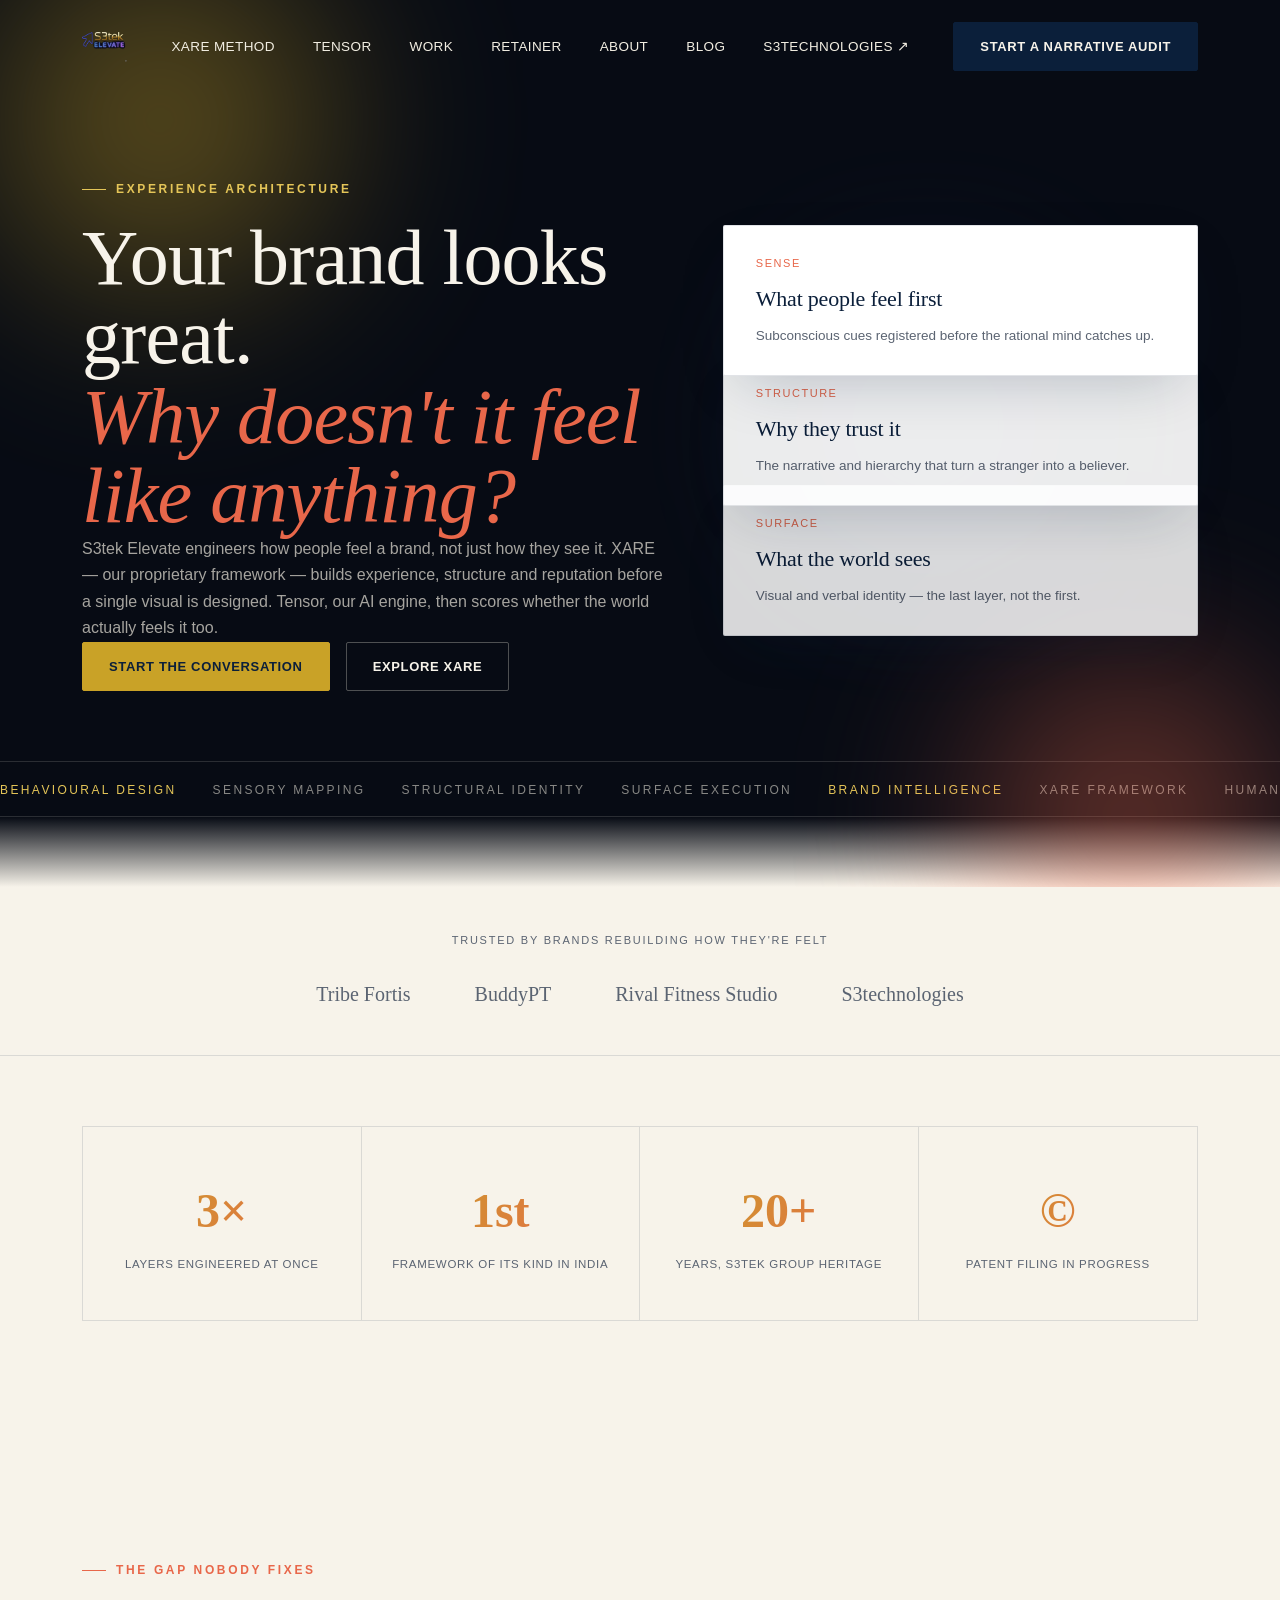
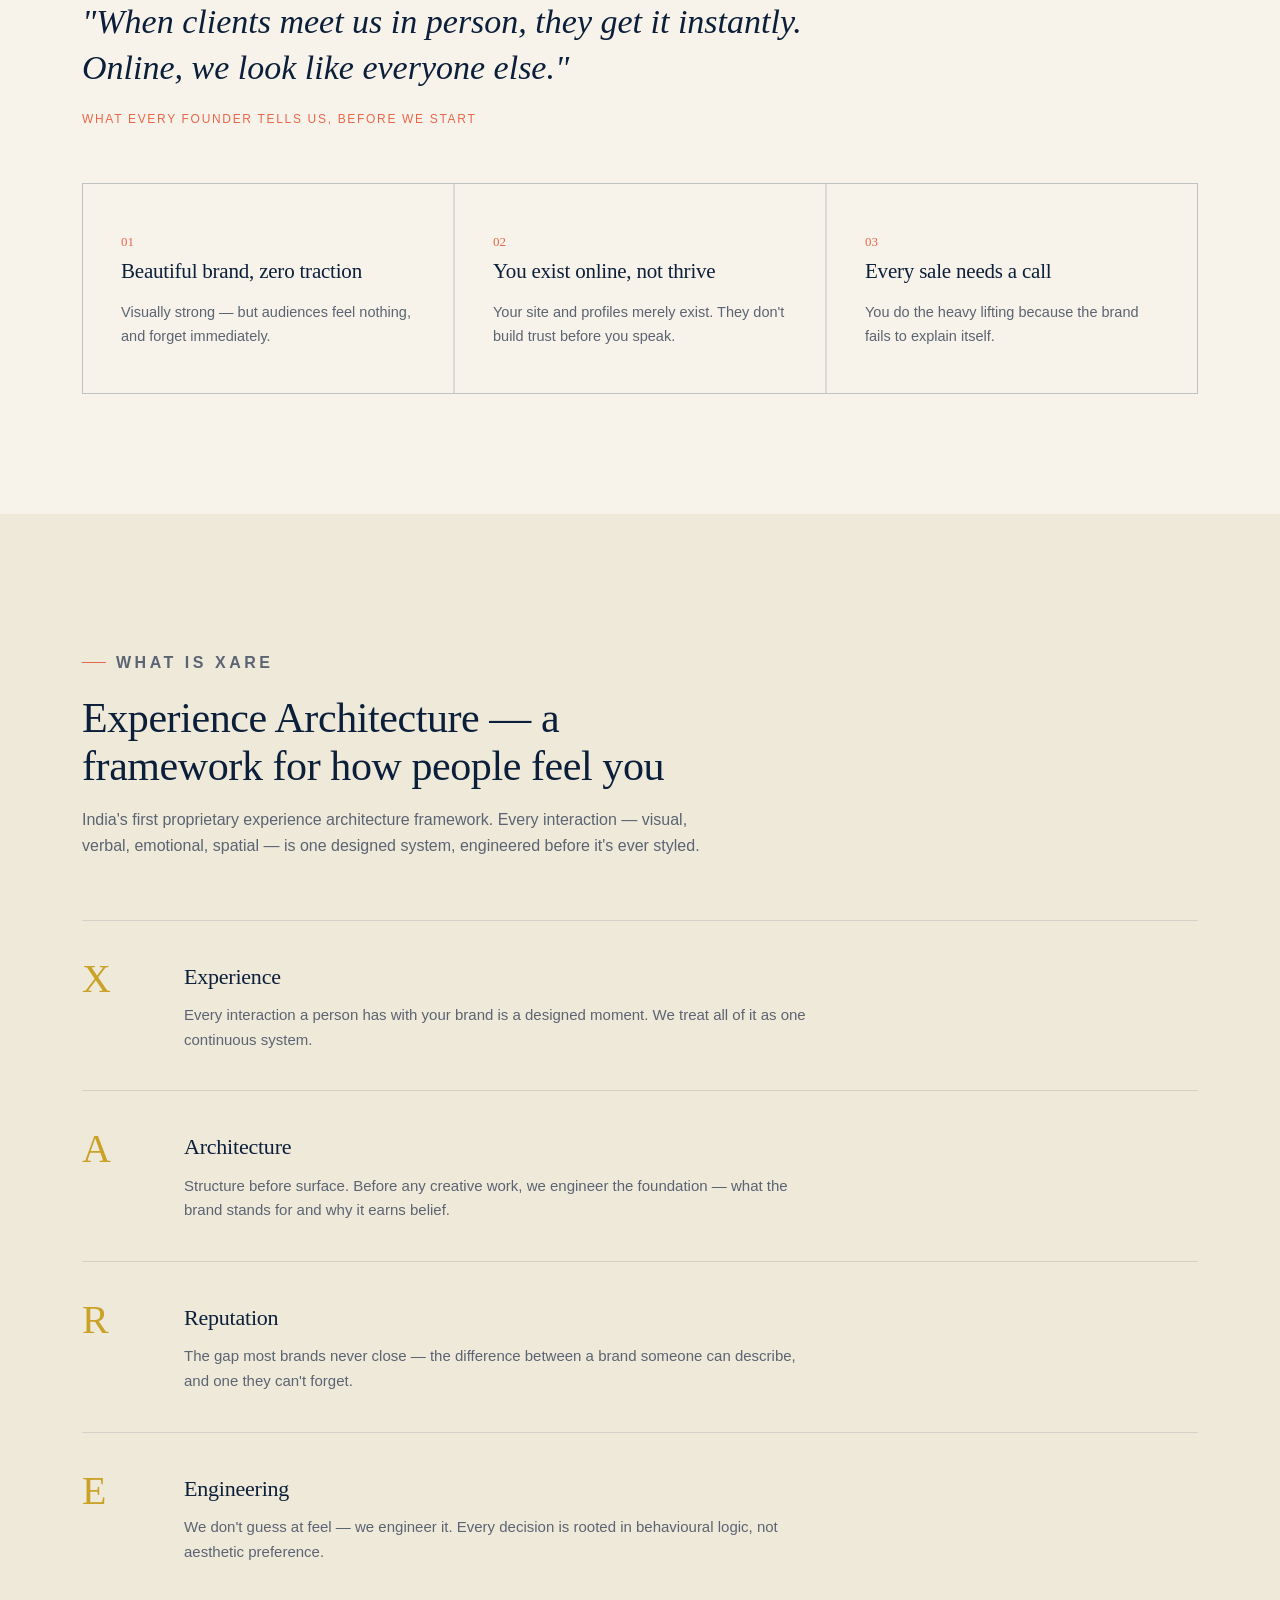
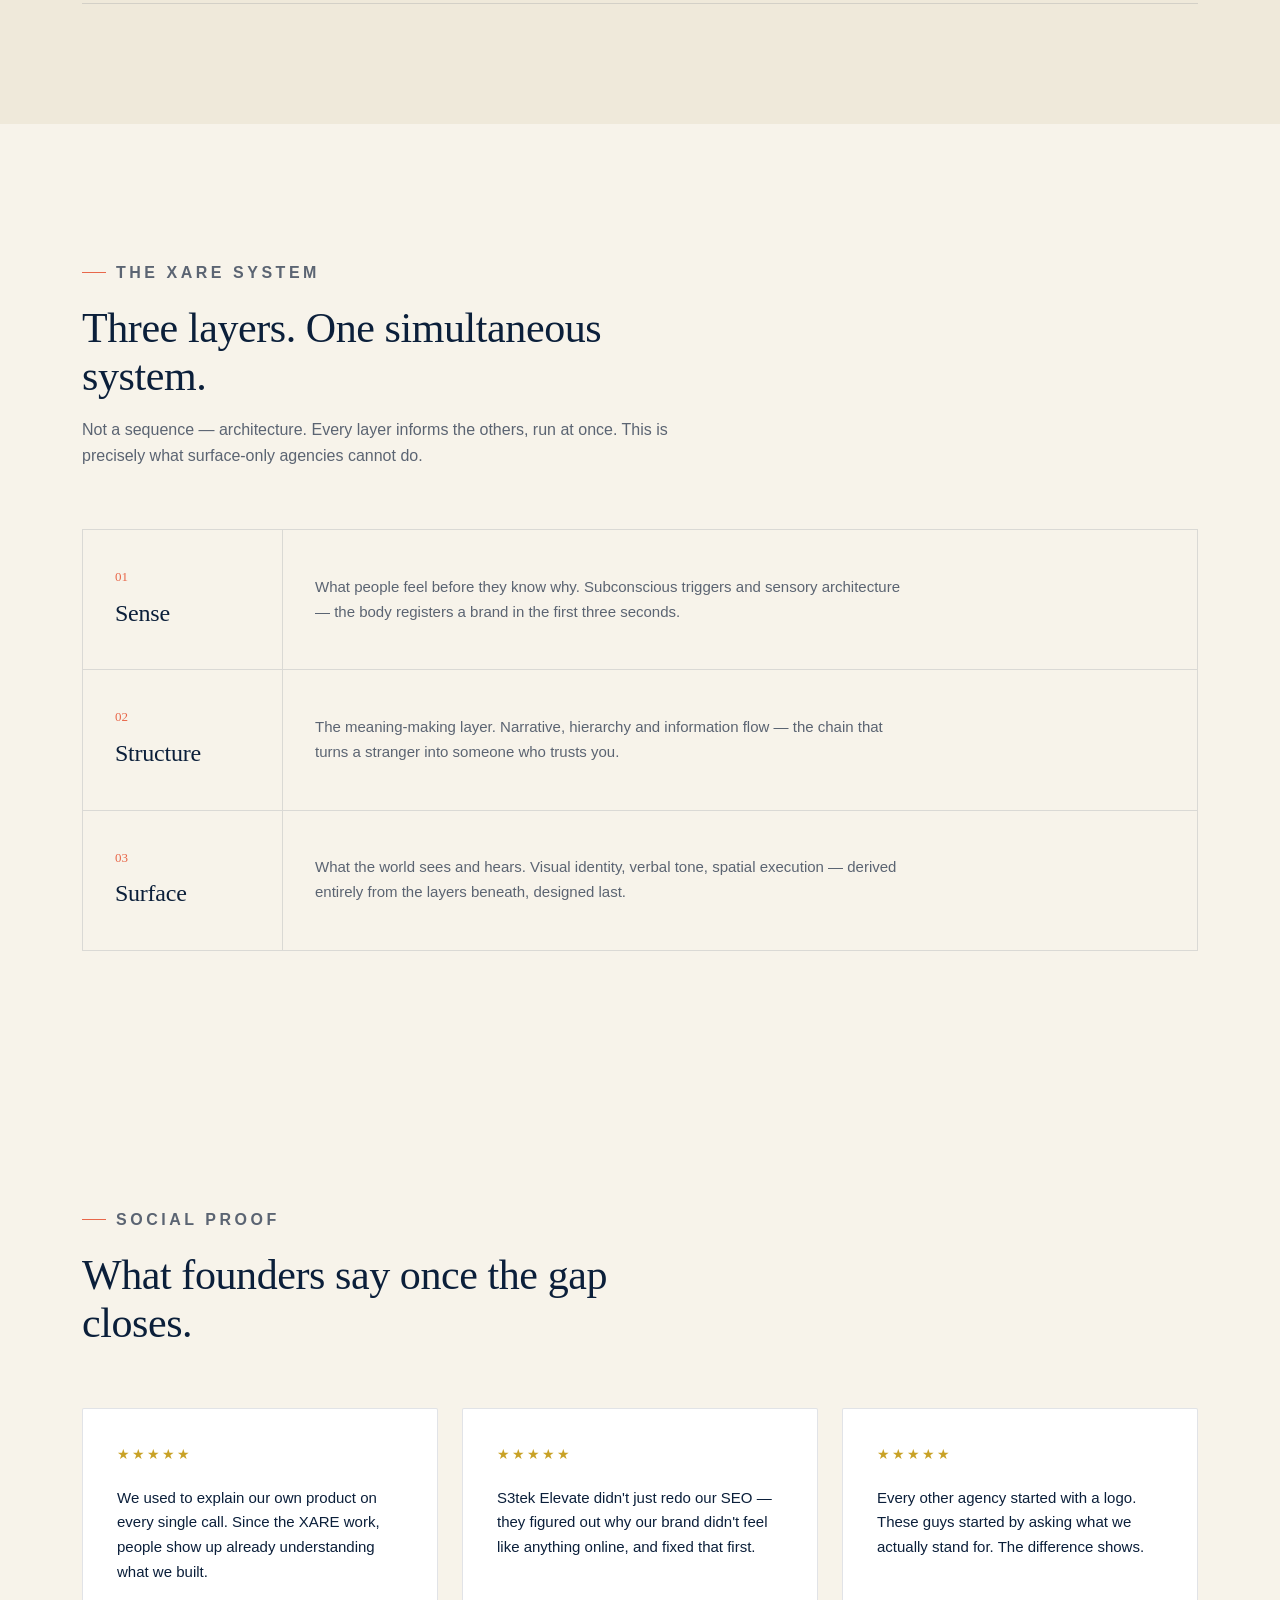
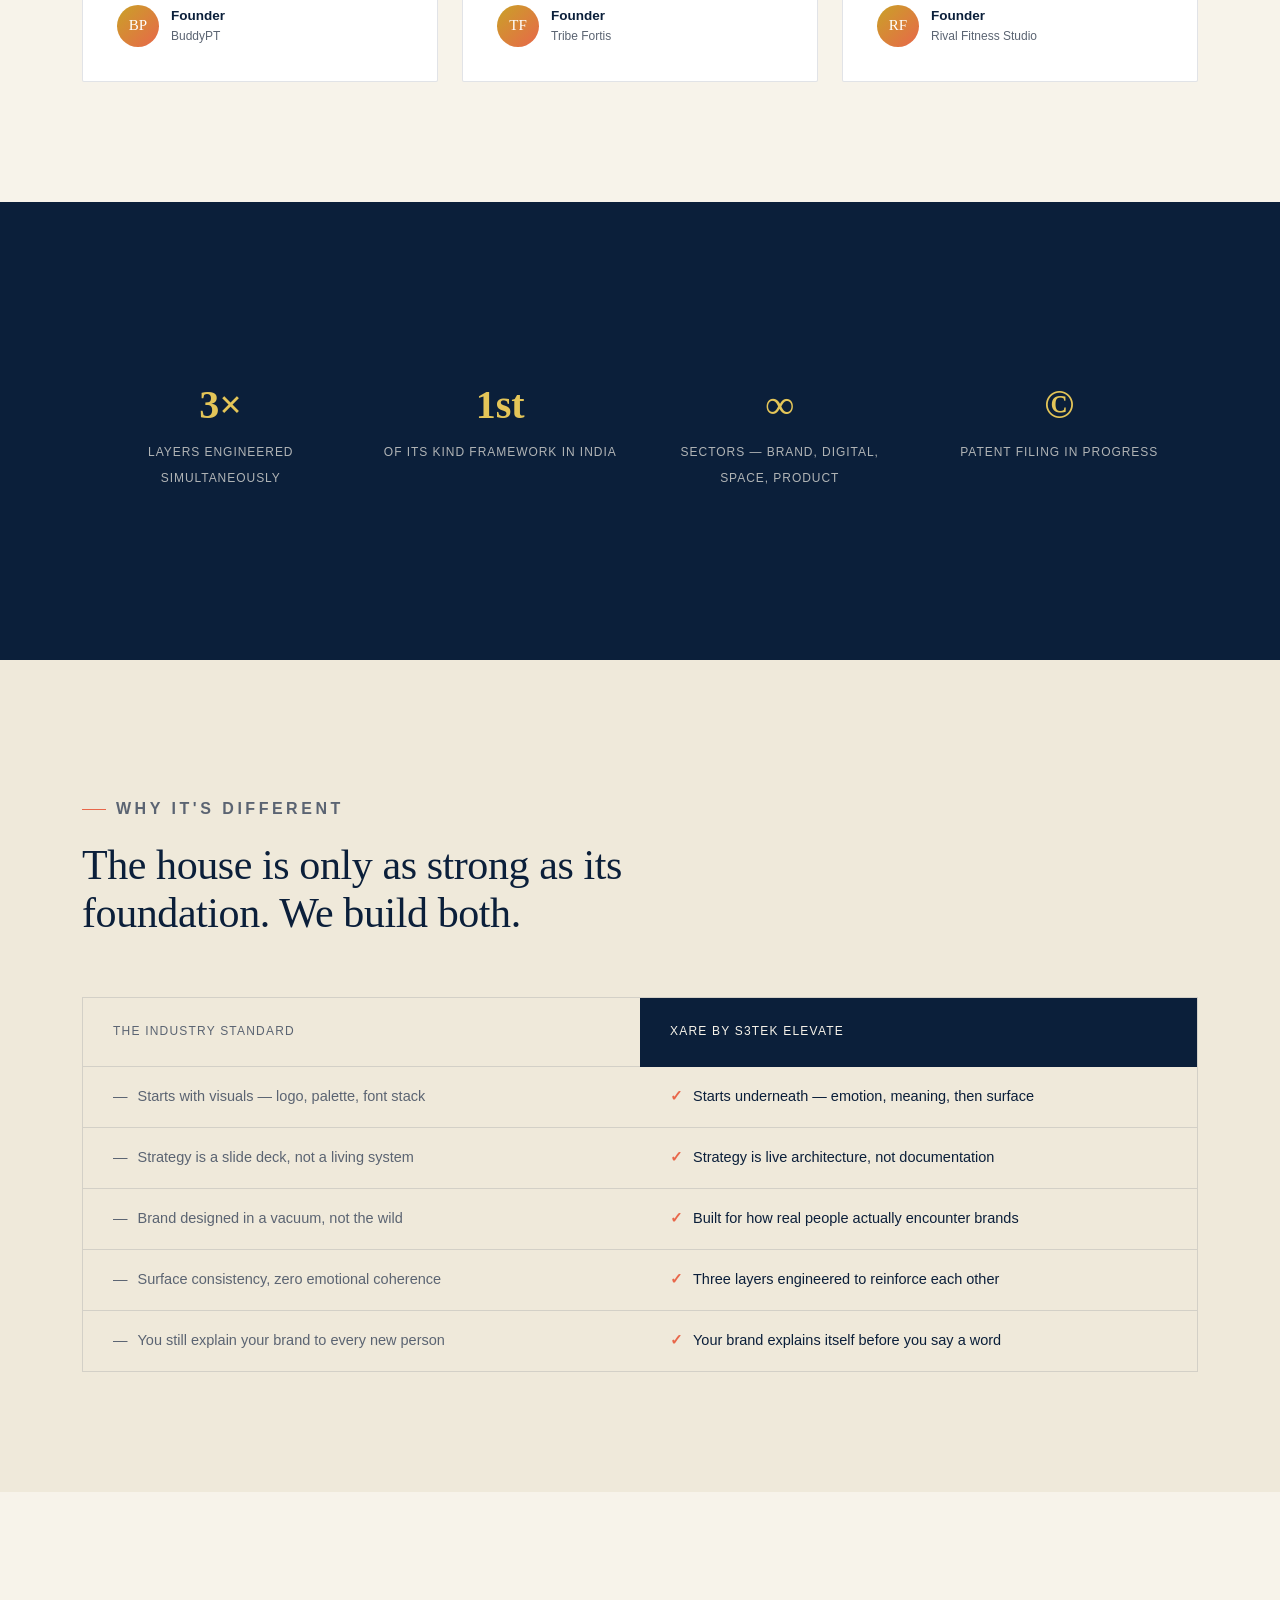
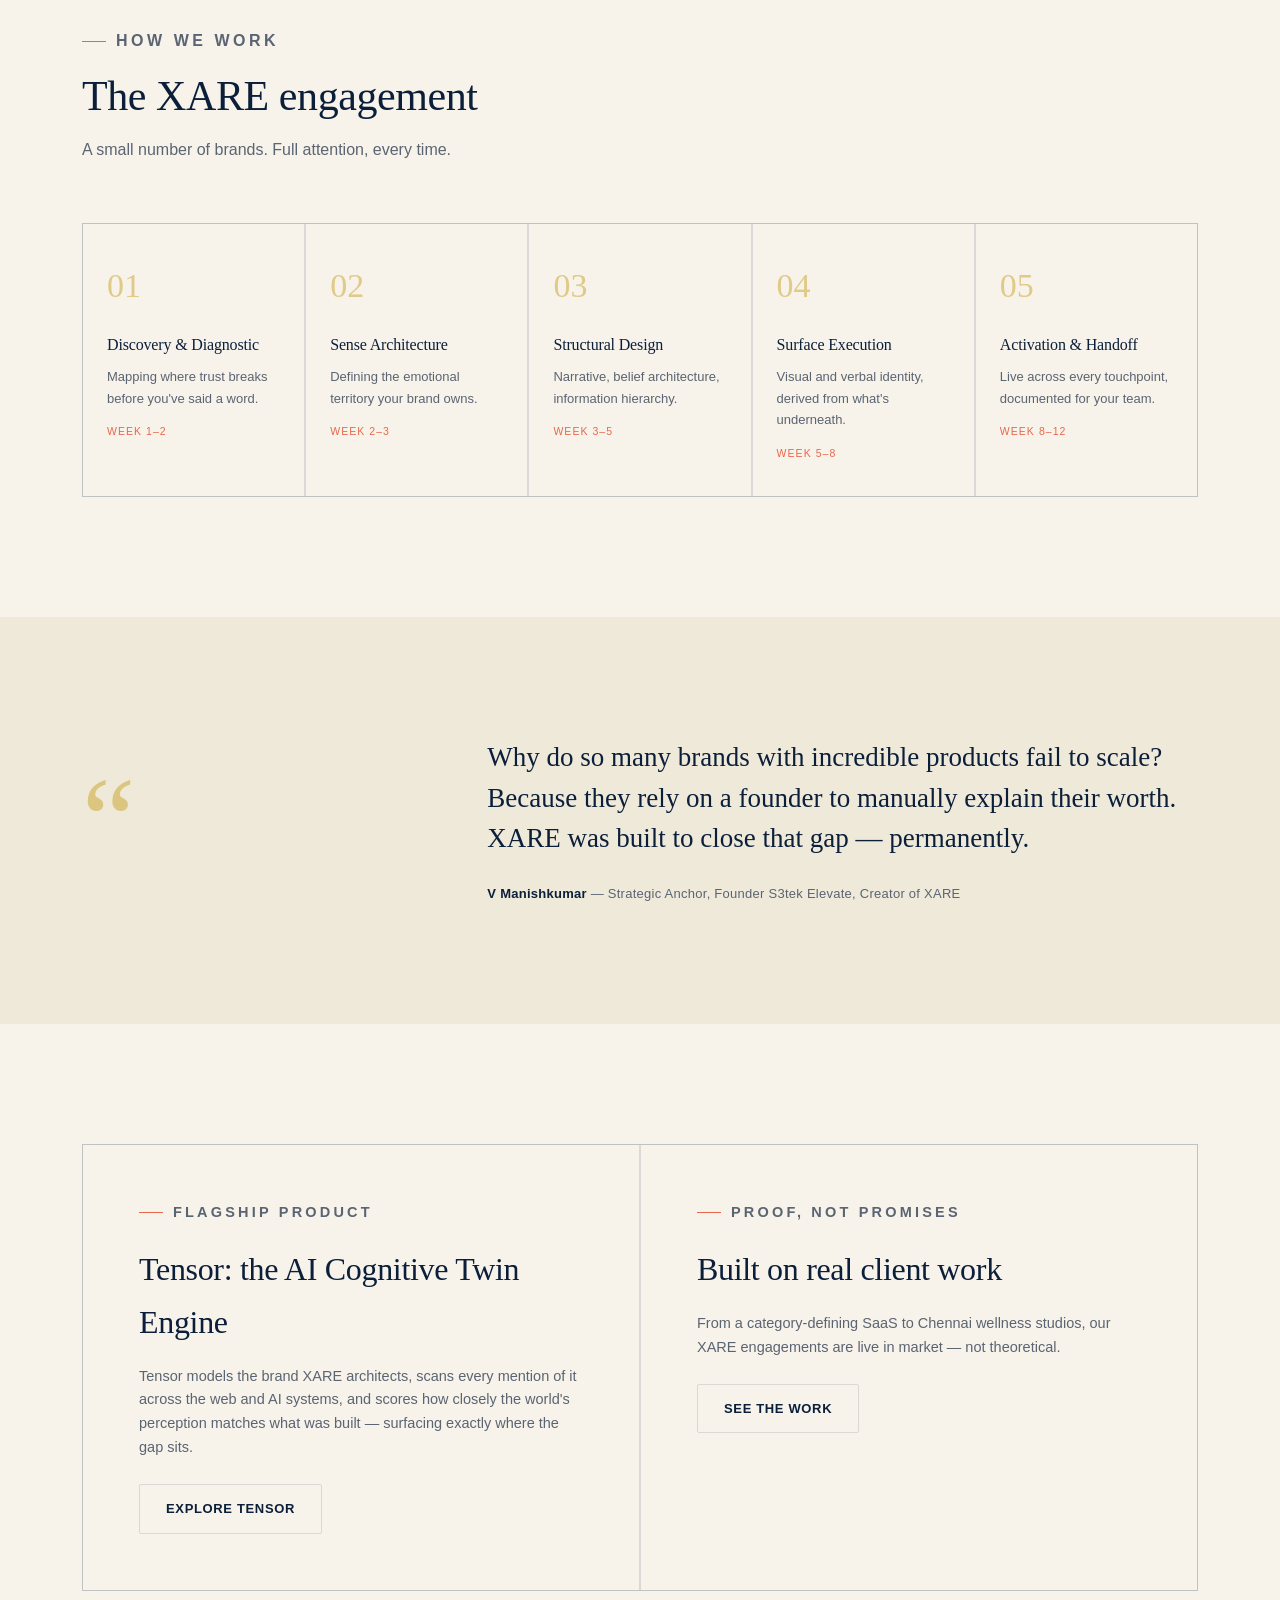
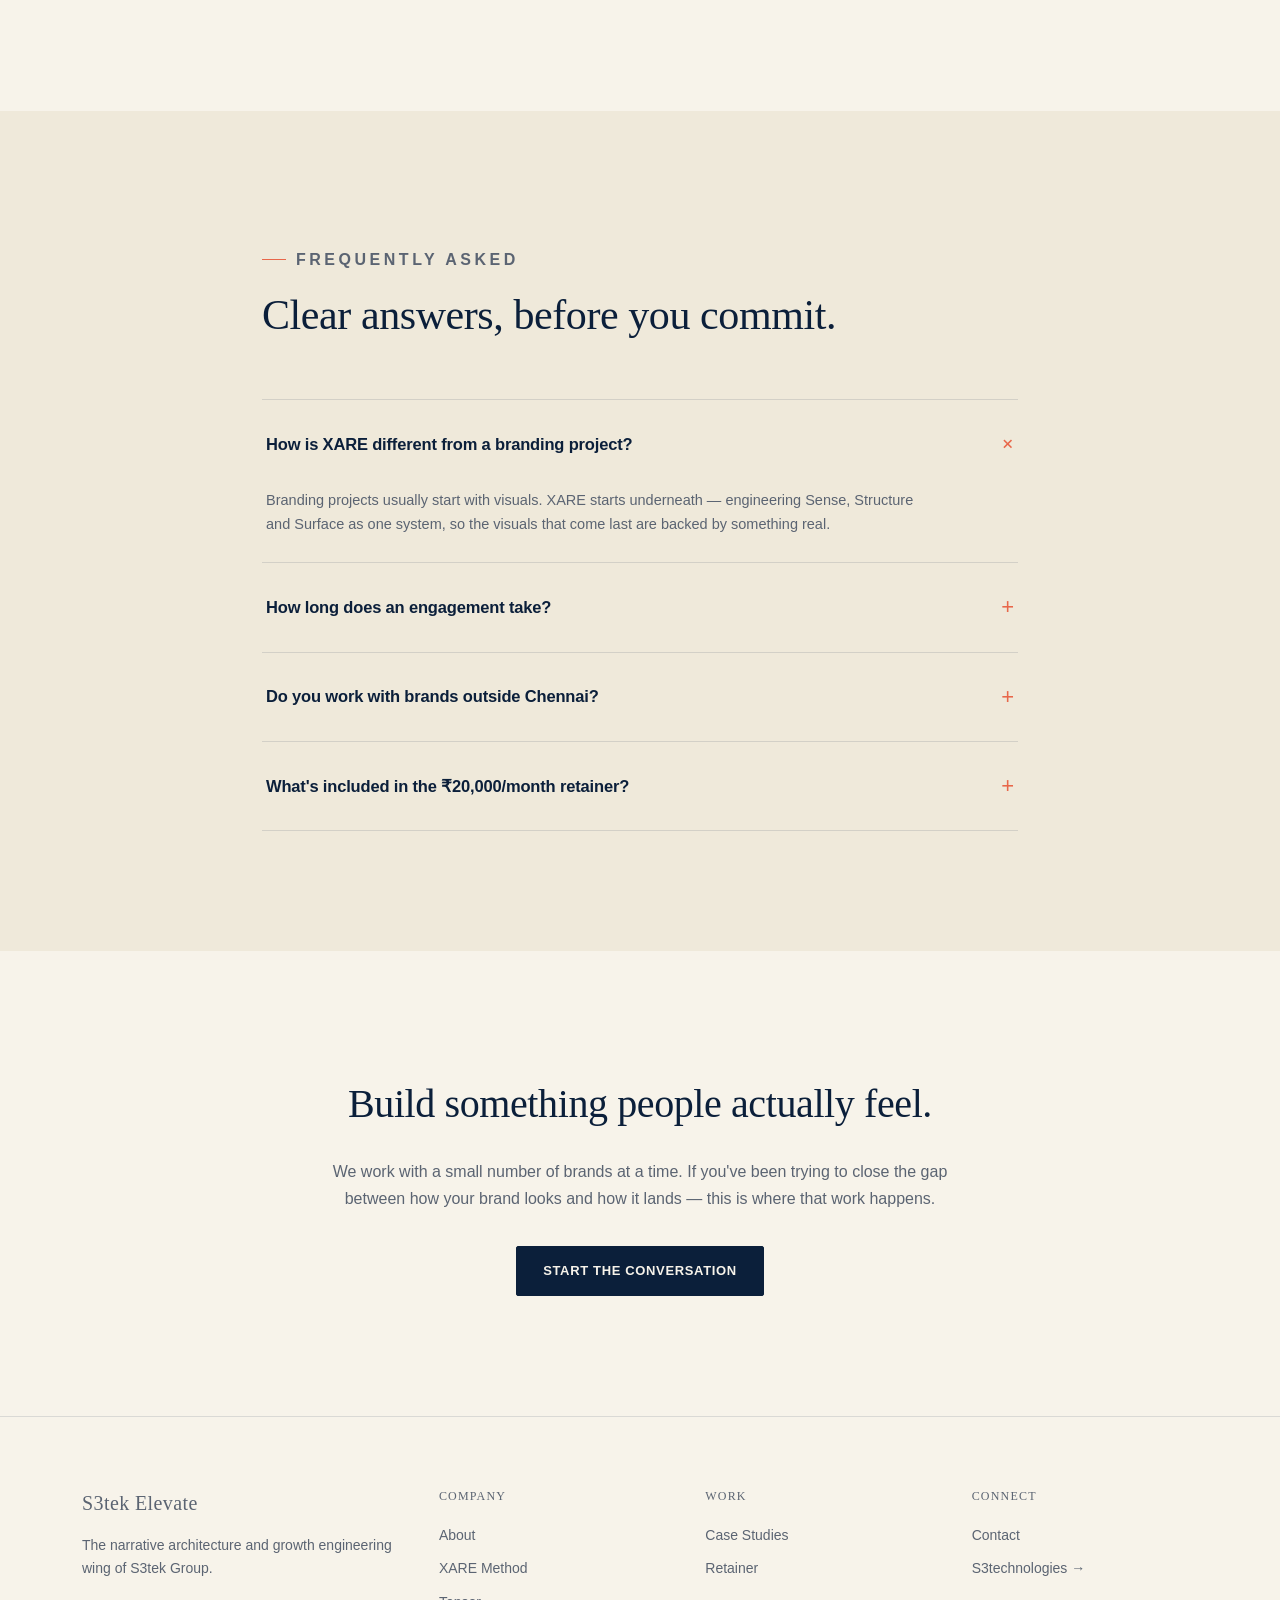
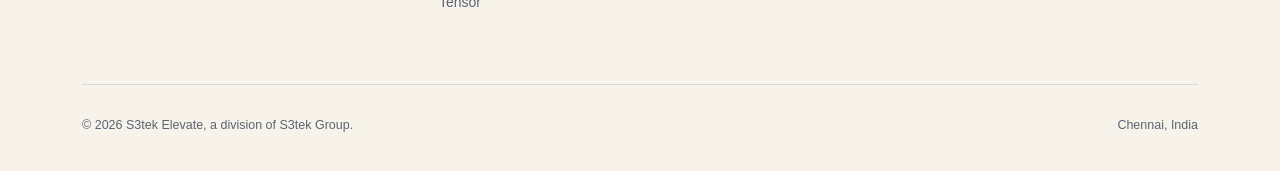
==== commit 43a93109: "cursor removed" ====
--- a/index.html
+++ b/index.html
@@ -116,8 +116,6 @@
 <link rel="icon" type="image/jpeg" href="/images/favicon.jpeg" />
 </head>
 <body>
-<div class="cursor-dot"></div>
-<div class="cursor-outline"></div>
 
 <nav class="nav on-dark">
   <div class="wrap">
--- a/css/style.css
+++ b/css/style.css
@@ -17,34 +17,6 @@
 }
 .cursor{
   cursor: default; /* Keeps standard pointer visible; change to 'none' to hide default arrow */
-}
-
-.cursor-dot {
-  width: 8px;
-  height: 8px;
-  background-color: #ff6b00; /* Vivid Orange */
-  border-radius: 50%;
-  position: fixed;
-  top: 0;
-  left: 0;
-  pointer-events: none;
-  z-index: 9999;
-  transform: translate(-50%, -50%);
-  transition: transform 0.1s ease-out;
-}
-
-.cursor-outline {
-  width: 40px;
-  height: 40px;
-  border: 1px solid rgba(255, 107, 0, 0.6); /* Orange ring with opacity */
-  border-radius: 50%;
-  position: fixed;
-  top: 0;
-  left: 0;
-  pointer-events: none;
-  z-index: 9998;
-  transform: translate(-50%, -50%);
-  transition: all 0.15s ease-out;
 }
 h1,h2,h3,h4{font-family:var(--font-display); font-weight:400; letter-spacing:-0.01em; color:var(--text)}
 a{color:inherit; text-decoration:none}
--- a/css/style.css
+++ b/css/style.css
@@ -17,34 +17,6 @@
 }
 .cursor{
   cursor: default; /* Keeps standard pointer visible; change to 'none' to hide default arrow */
-}
-
-.cursor-dot {
-  width: 8px;
-  height: 8px;
-  background-color: #ff6b00; /* Vivid Orange */
-  border-radius: 50%;
-  position: fixed;
-  top: 0;
-  left: 0;
-  pointer-events: none;
-  z-index: 9999;
-  transform: translate(-50%, -50%);
-  transition: transform 0.1s ease-out;
-}
-
-.cursor-outline {
-  width: 40px;
-  height: 40px;
-  border: 1px solid rgba(255, 107, 0, 0.6); /* Orange ring with opacity */
-  border-radius: 50%;
-  position: fixed;
-  top: 0;
-  left: 0;
-  pointer-events: none;
-  z-index: 9998;
-  transform: translate(-50%, -50%);
-  transition: all 0.15s ease-out;
 }
 h1,h2,h3,h4{font-family:var(--font-display); font-weight:400; letter-spacing:-0.01em; color:var(--text)}
 a{color:inherit; text-decoration:none}
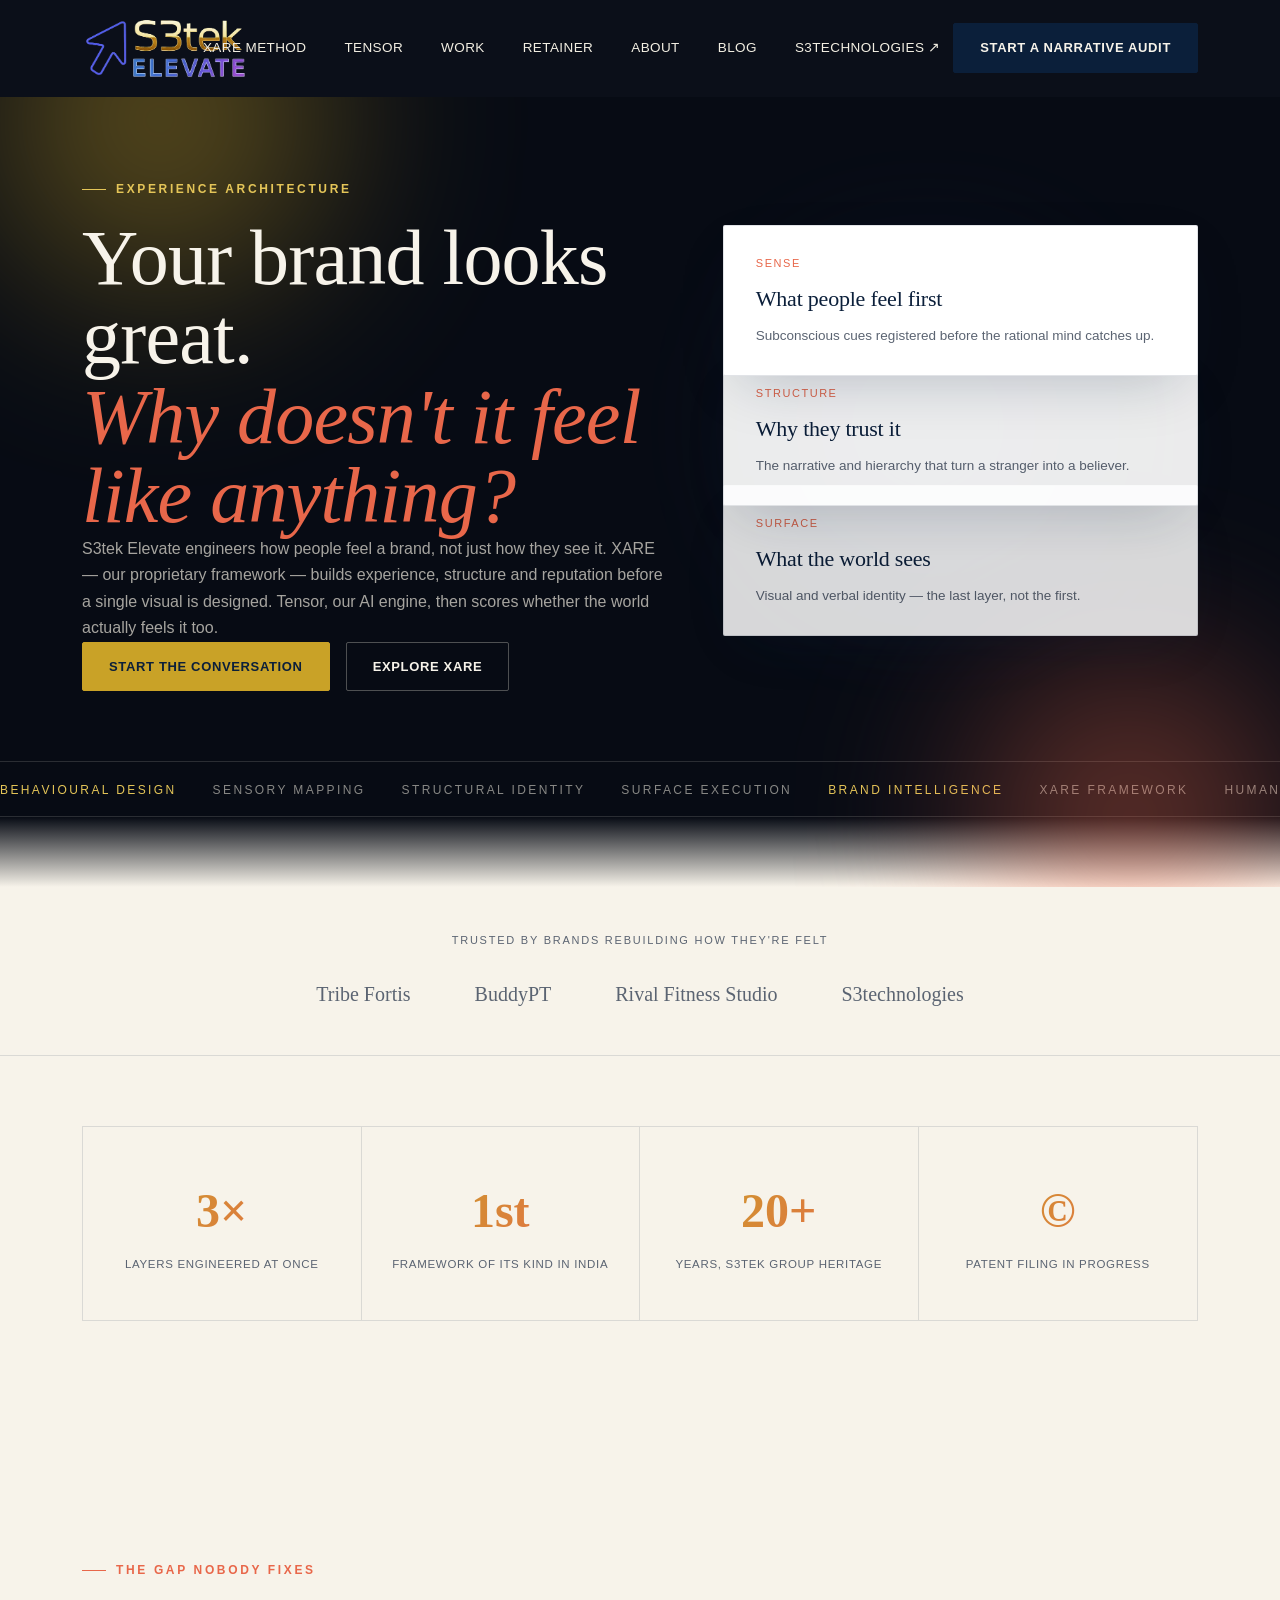
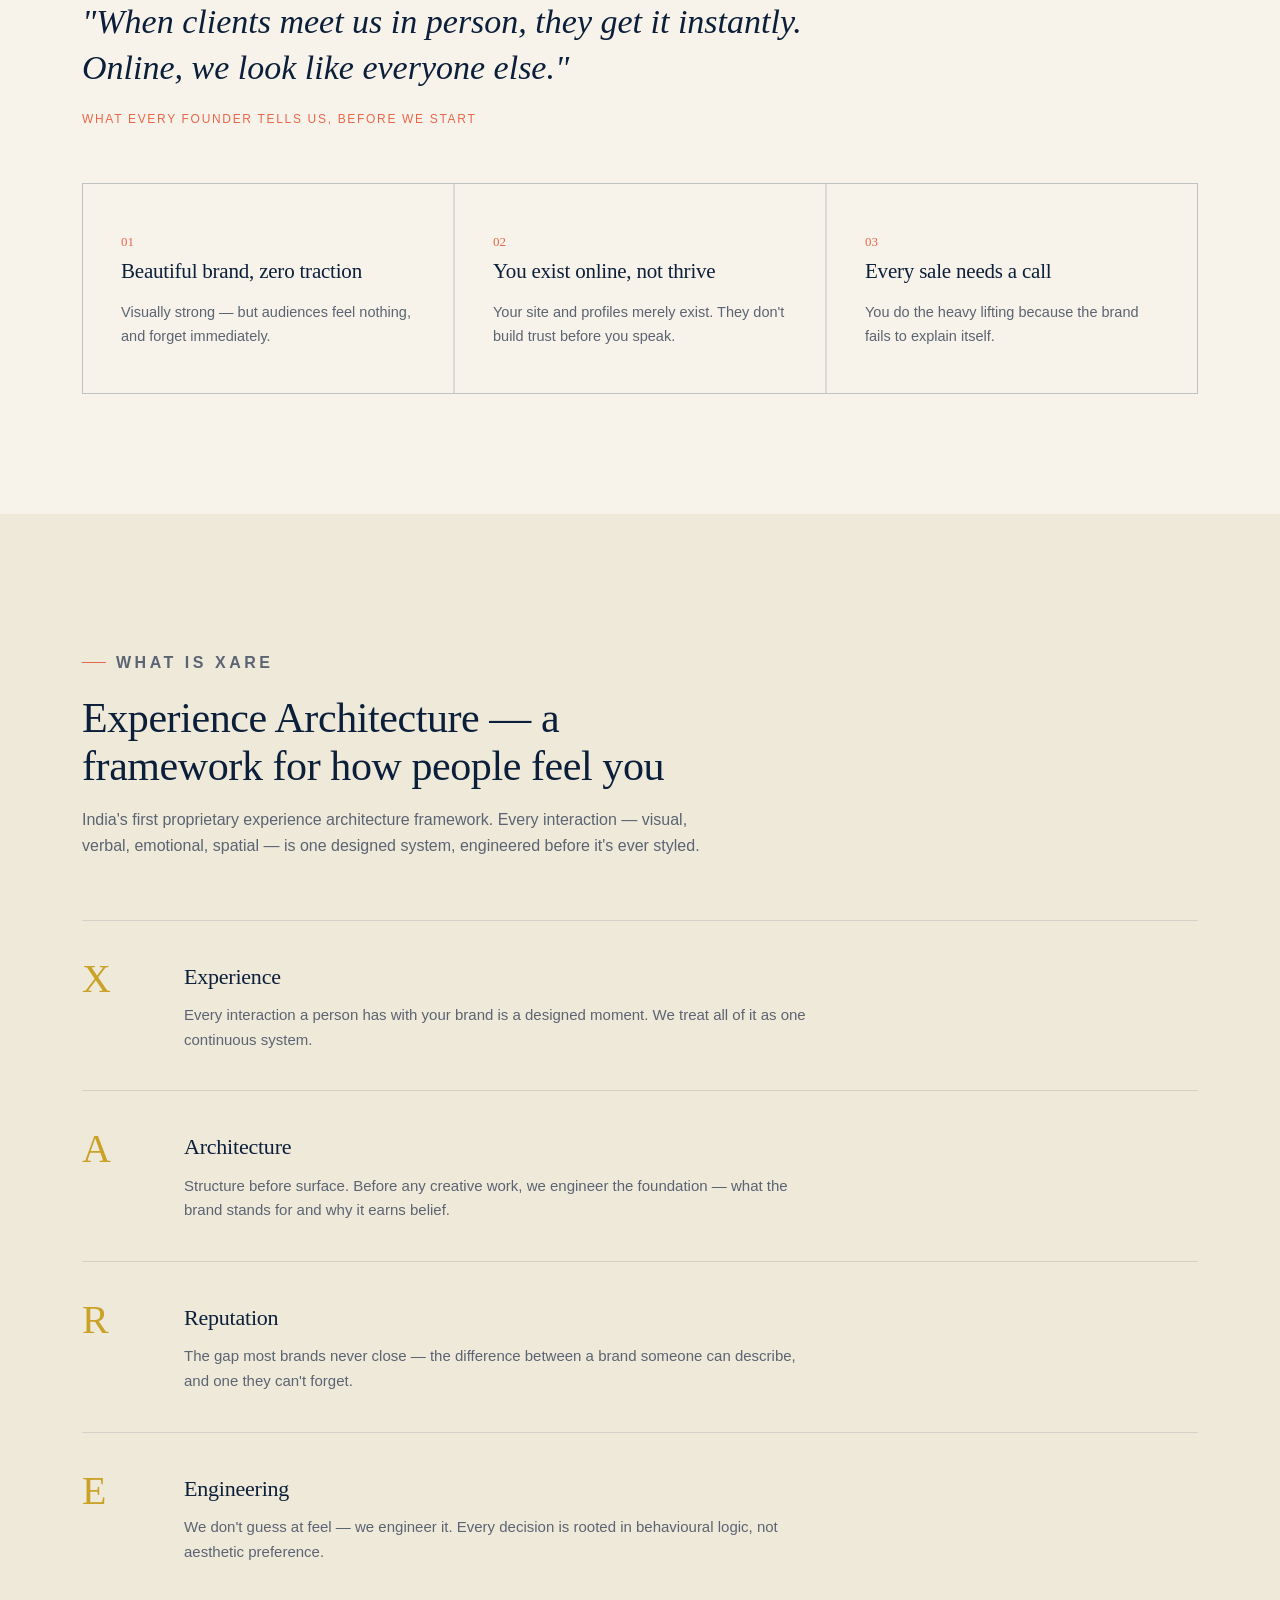
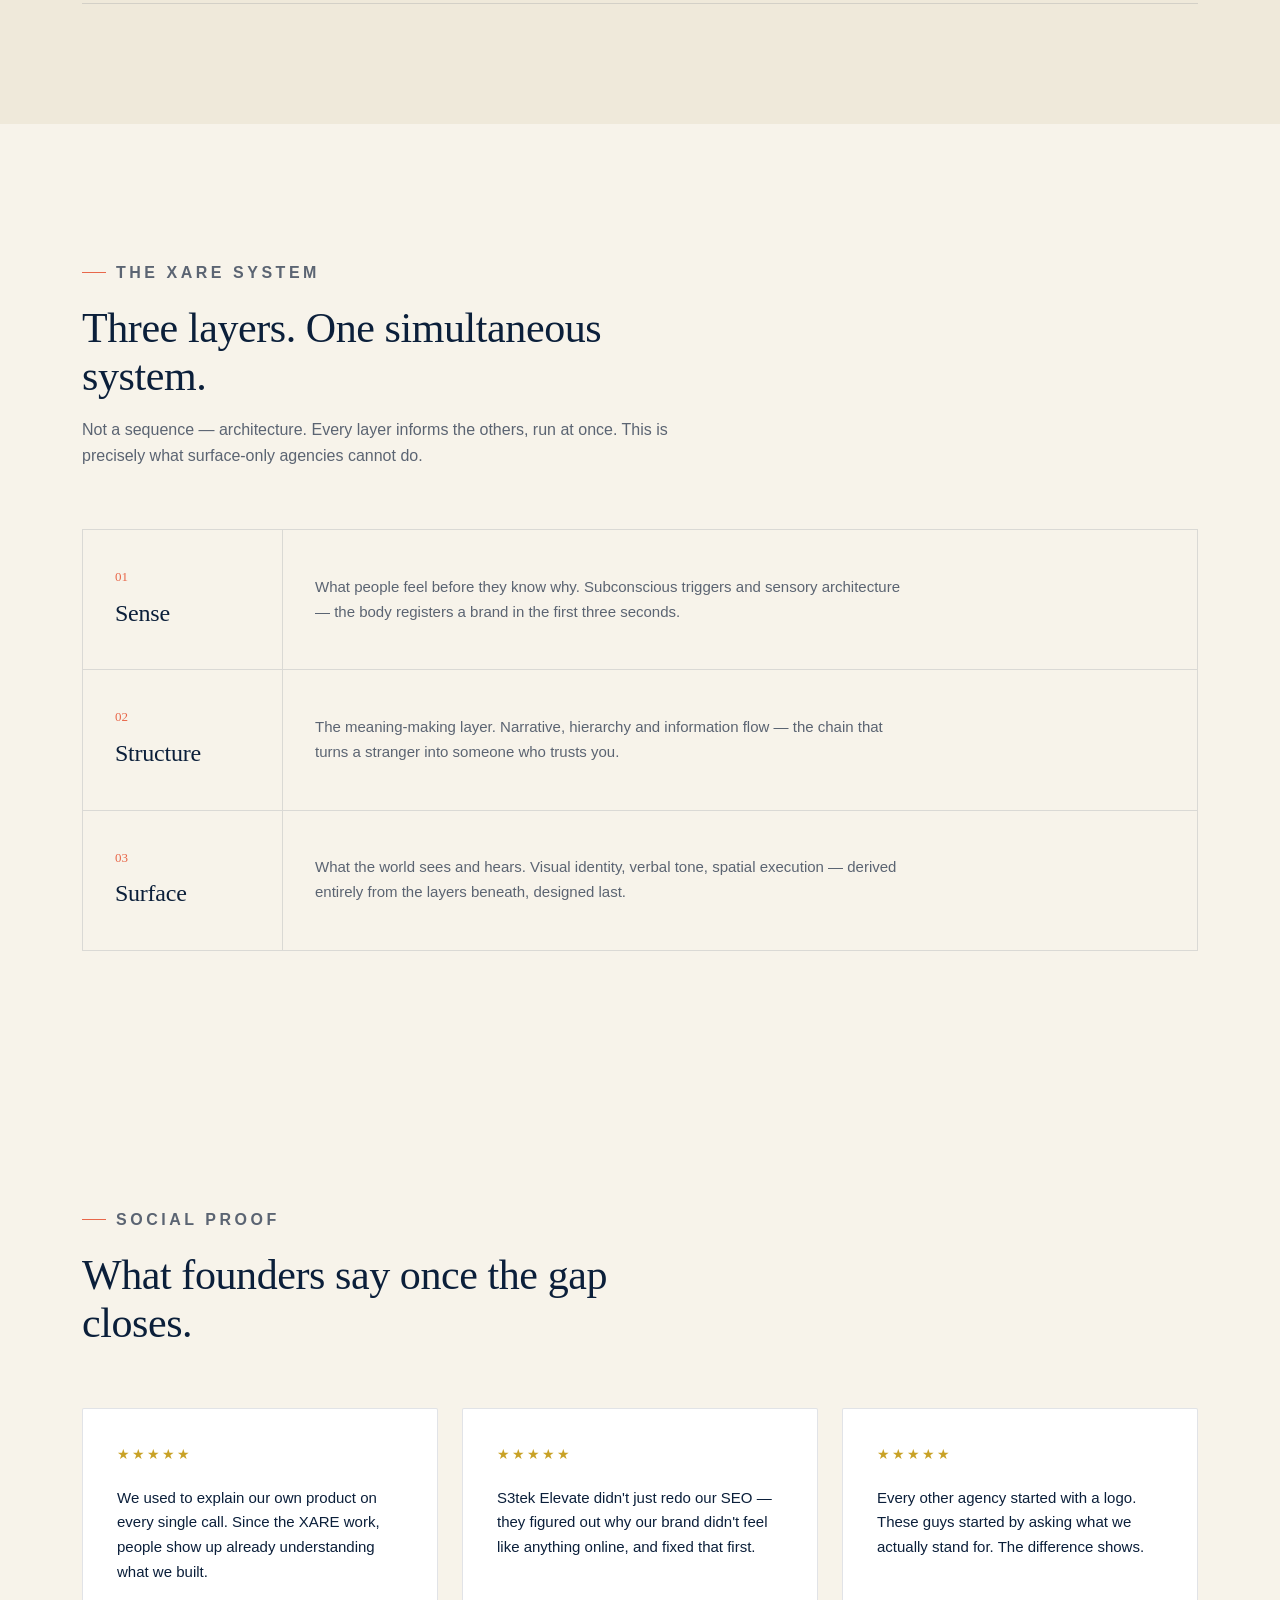
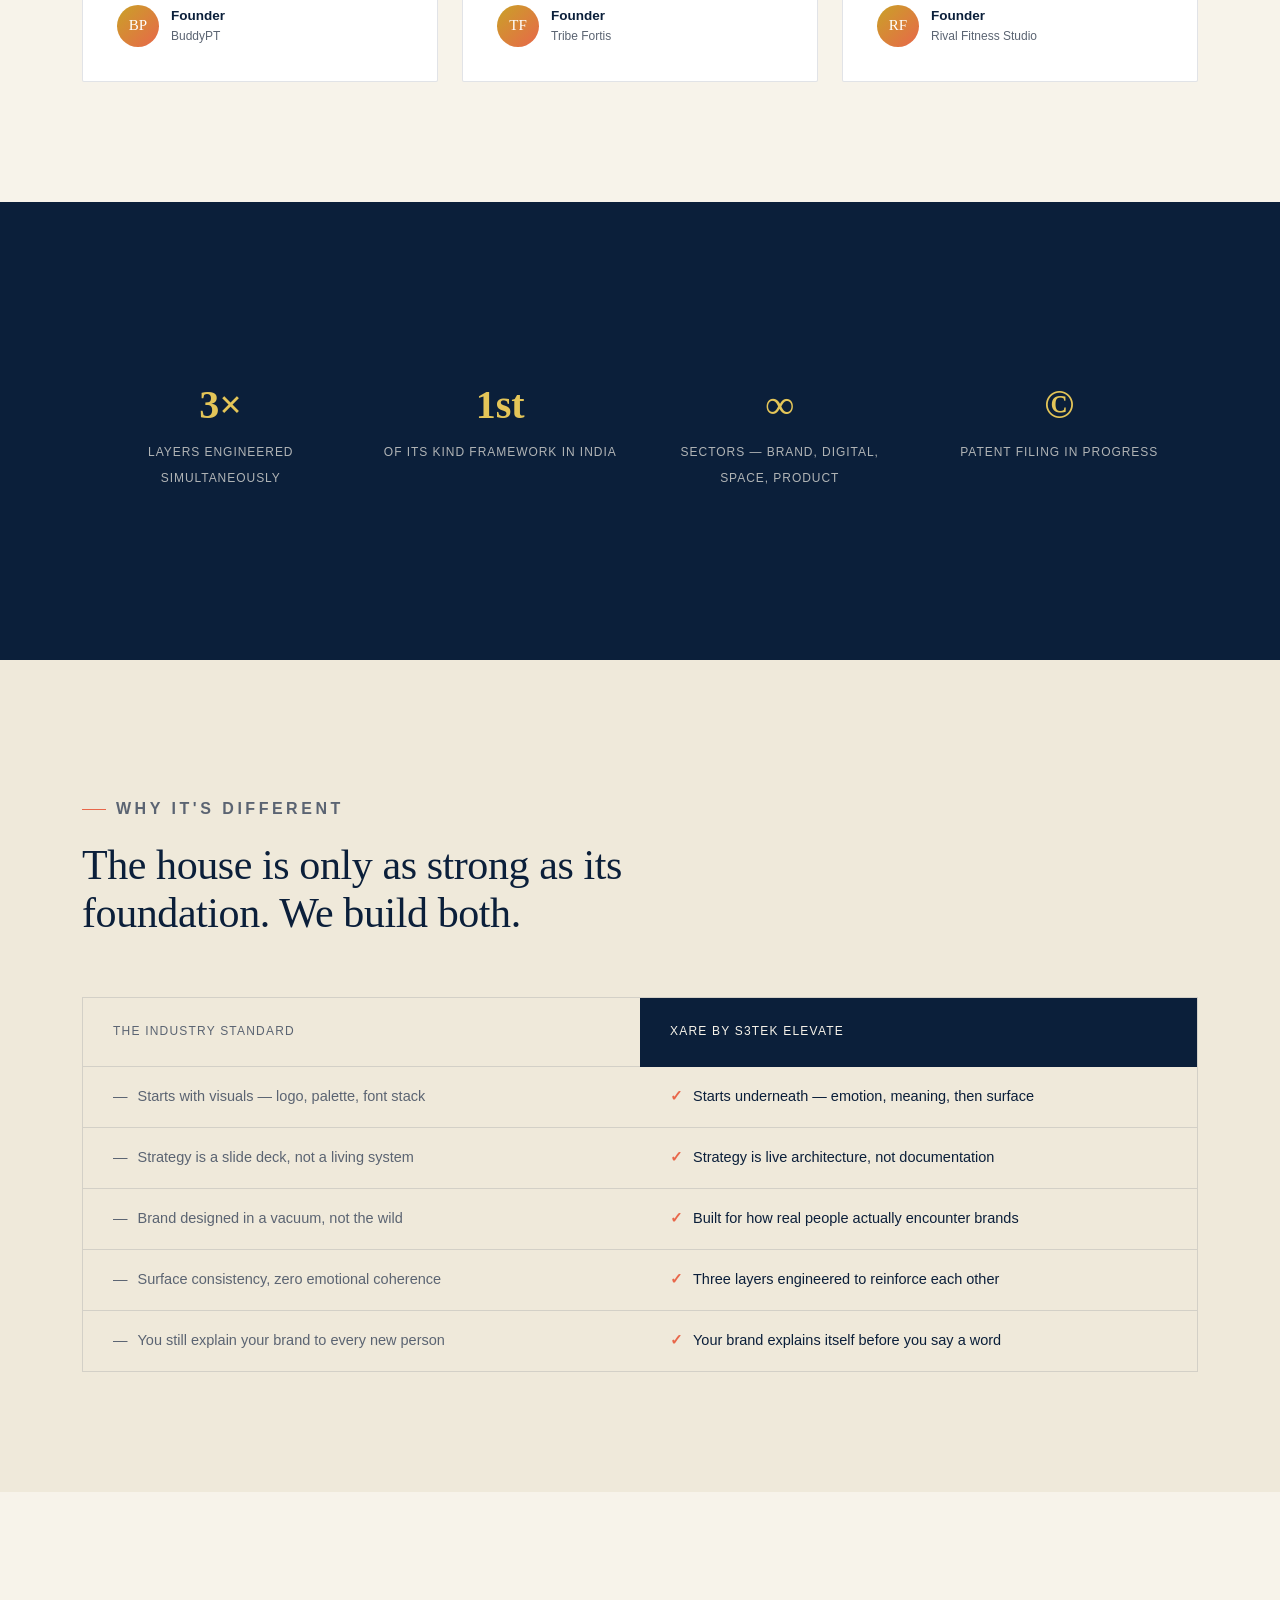
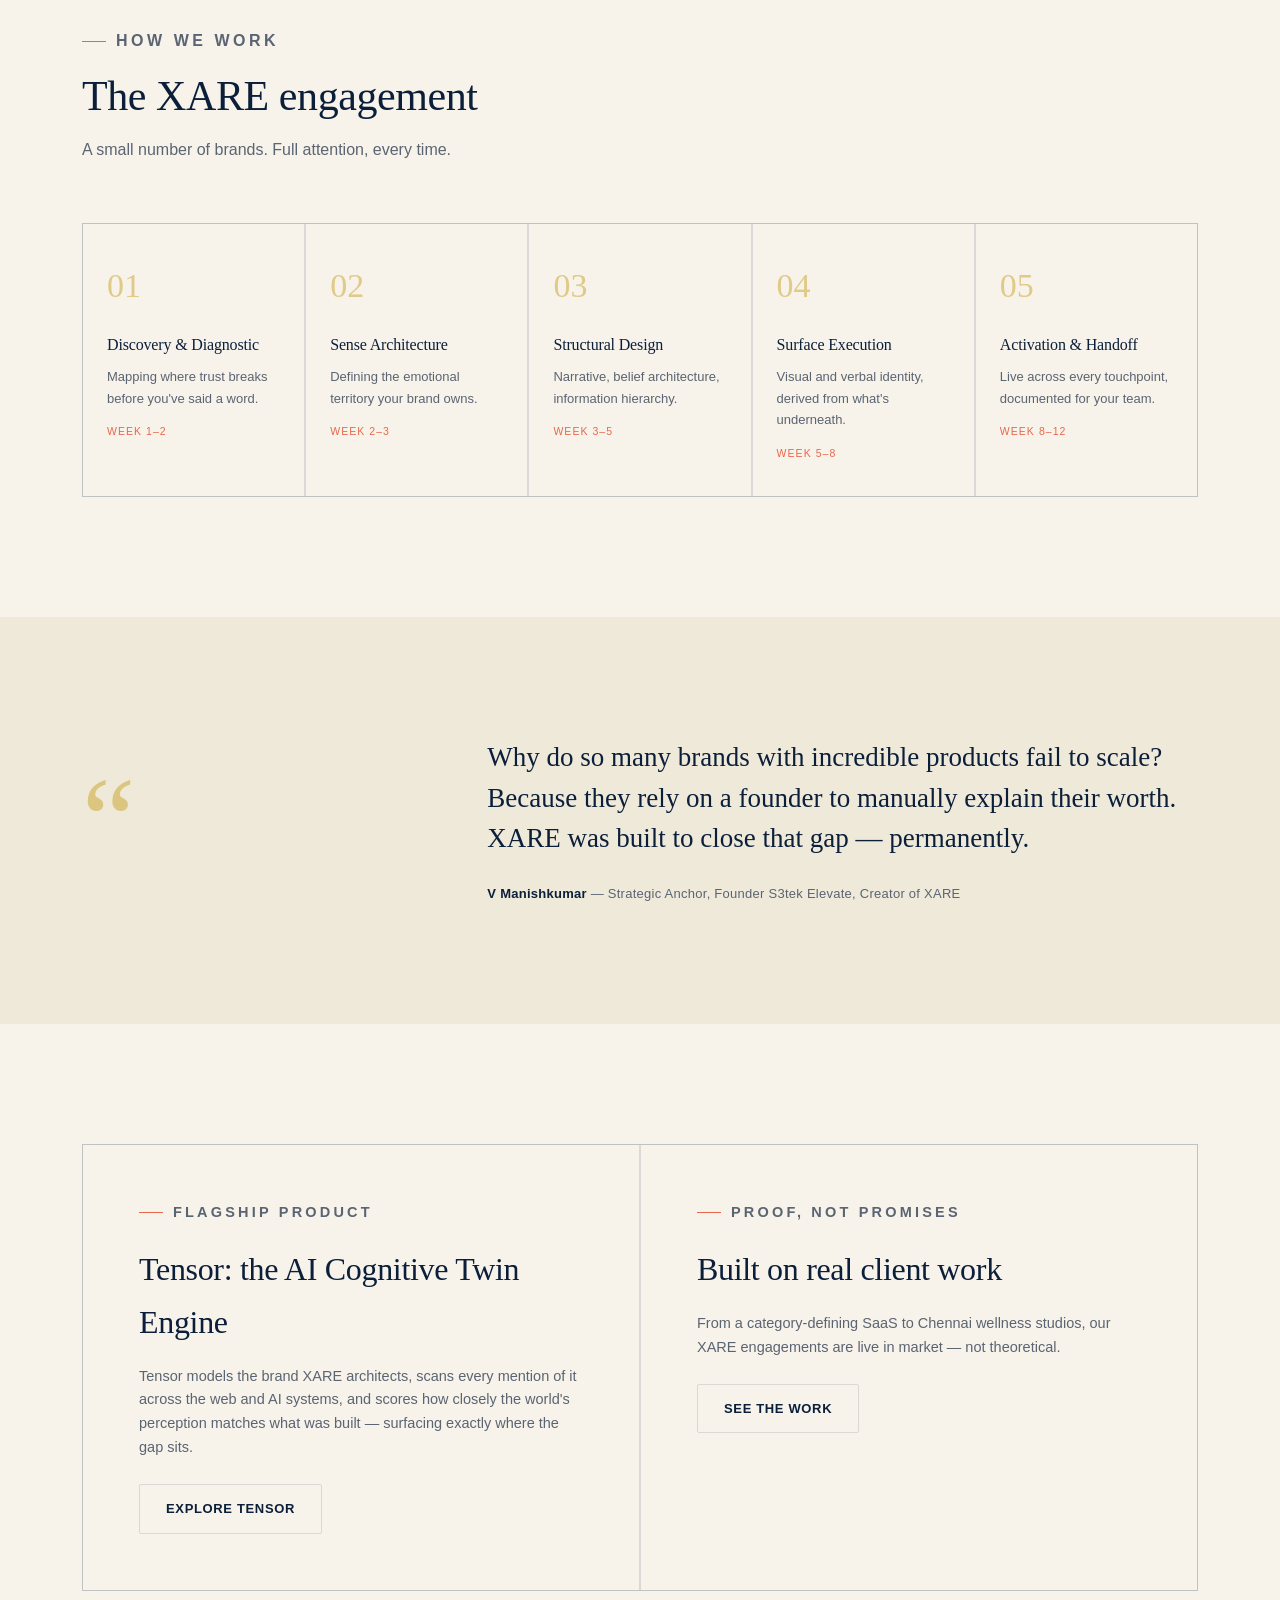
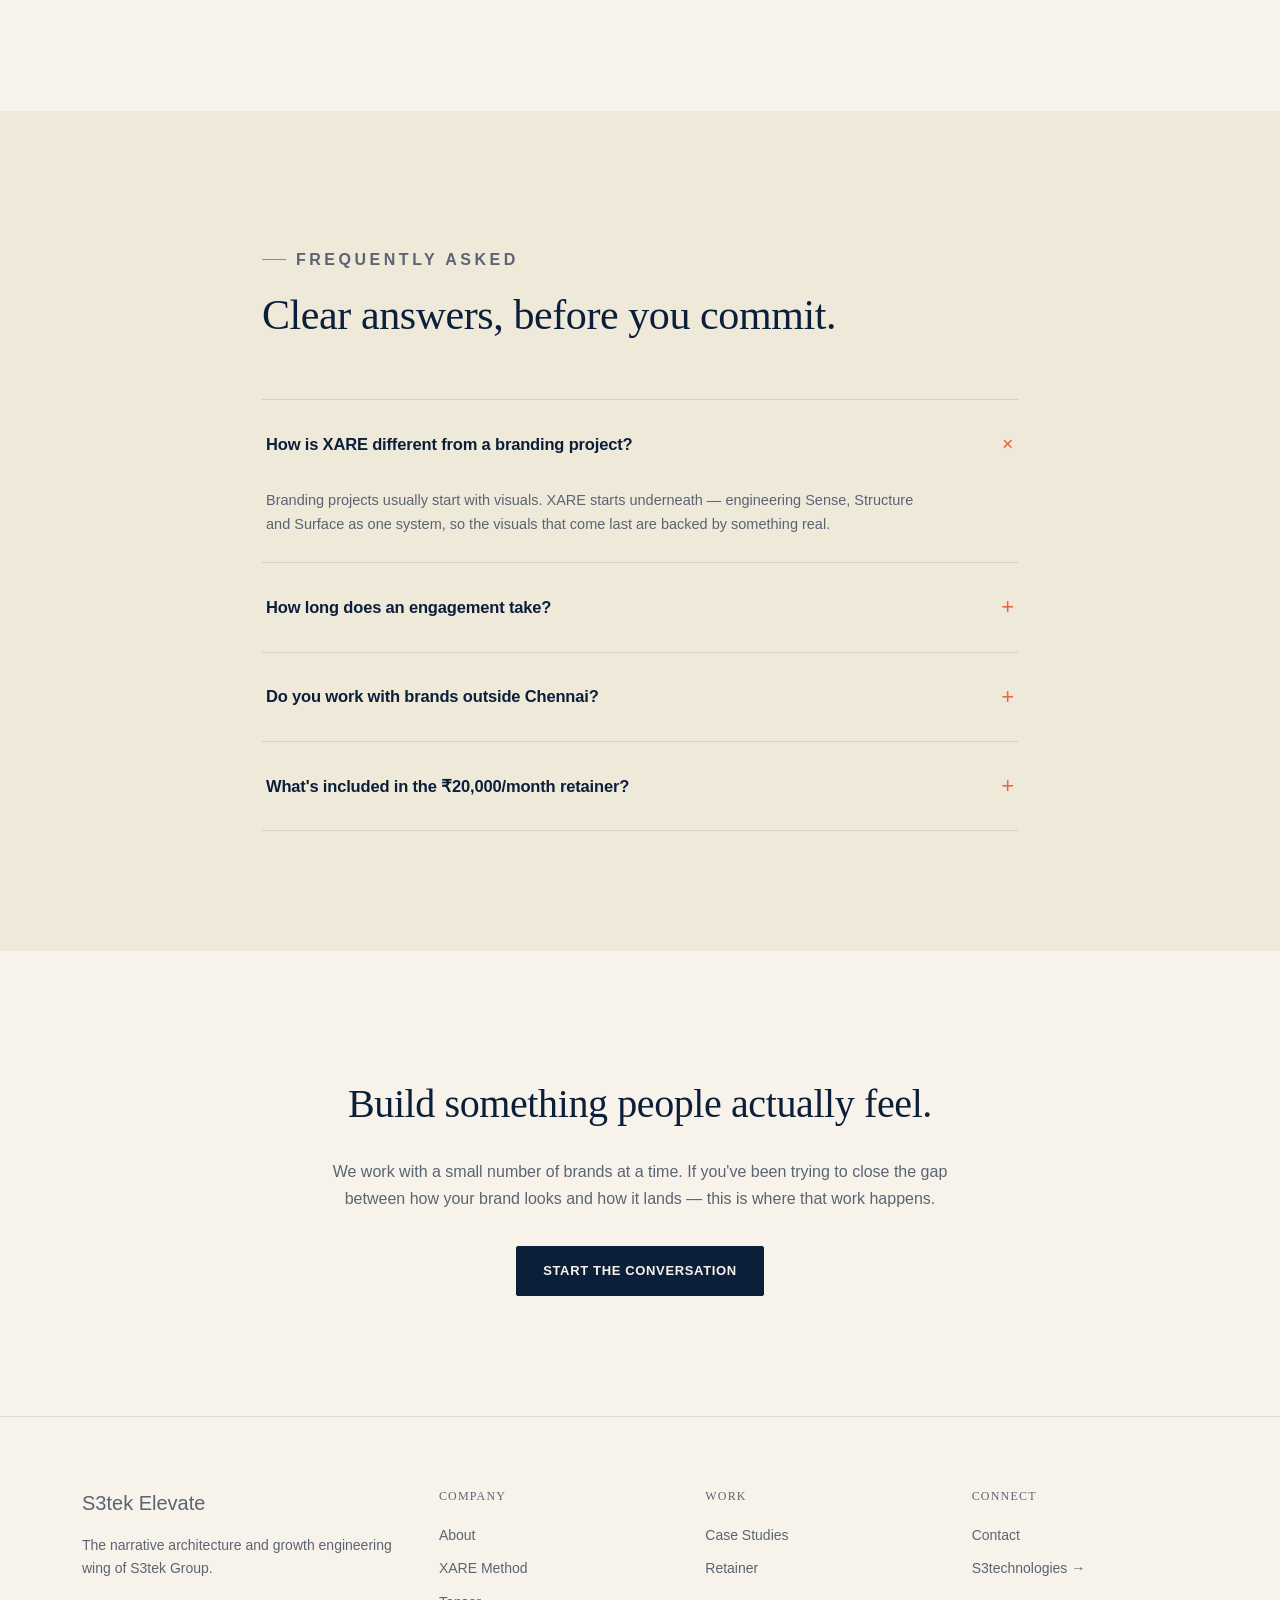
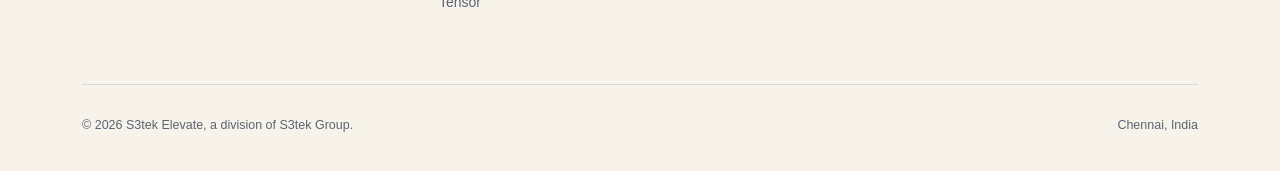
==== commit 9a957c55: "gsc" ====
--- a/index.html
+++ b/index.html
@@ -108,6 +108,7 @@
 </script>
 </head>
 <head>
+<meta name="google-site-verification" content="FL_4k4aT2rl4wOsbJyY4s69JS4sZRnVjidT4_1FdoxY" />
 <meta charset="UTF-8">
 <meta name="viewport" content="width=device-width, initial-scale=1.0">
 <title>S3tek Elevate — Narrative Architecture &amp; Growth Engineering</title>
--- a/css/style.css
+++ b/css/style.css
@@ -39,14 +39,47 @@
 
 /* ============ NAV ============ */
 .nav{
-  position:fixed; top:0; left:0; right:0; z-index:1000; padding:22px 0;
+  position:fixed; top:0; left:0; right:0; z-index:1000; padding:18px 0;
+  background:#0B0F19; /* Solid deep blue/navy matching your dark theme */
   transition:background .35s var(--ease),padding .35s var(--ease),border-color .35s var(--ease);
   border-bottom:1px solid transparent;
 }
-.nav.scrolled{background:color-mix(in srgb, var(--bg) 88%, transparent); backdrop-filter:blur(14px); padding:14px 0; border-bottom:1px solid var(--line)}
+
+/* Scrolled state with frosted glass effect over the deep blue base */
+.nav.scrolled{
+  background:rgba(11, 15, 25, 0.92); /* Same deep blue with 92% opacity */
+  backdrop-filter:blur(12px); 
+  padding:12px 0; 
+  border-bottom:1px solid rgba(255, 255, 255, 0.08);
+}
+
 .nav .wrap{display:flex; align-items:center; justify-content:space-between}
-.brand{font-family:var(--font-display); font-size:21px; letter-spacing:.02em; color:var(--text)}
-.brand b{color:var(--accent)}
+
+/* ============ BRAND / LOGO STYLING ============ */
+.brand {
+  display: inline-flex; 
+  align-items: center; 
+  text-decoration: none;
+  overflow: visible !important; /* Prevents container from clipping the scaled logo */
+}
+
+/* Force scaling directly on the image element */
+.brand img {
+  height: 60px !important;            /* Base size */
+  max-height: none !important;        /* Removes any global framework caps */
+  width: auto !important;             /* Maintains aspect ratio */
+  object-fit: contain;
+  display: block;
+  transform: scale(1.65);            /* Inflatest the logo visually by 65% */
+  transform-origin: left center;      /* Keeps it anchored nicely to the left edge */
+  transition: transform .35s var(--ease);
+}
+
+/* Slightly smaller scale on scroll so it stays neat */
+.nav.scrolled .brand img {
+  transform: scale(1.35);
+}
+/* ============ NAV LINKS & BUTTONS ============ */
 .nav-links{display:flex; align-items:center; gap:38px}
 .nav-links a{font-size:13.5px; letter-spacing:.03em; text-transform:uppercase; color:var(--text-mute); position:relative; transition:color .25s}
 .nav-links a::after{content:''; position:absolute; left:0; bottom:-6px; width:0; height:1px; background:var(--accent-2); transition:width .3s var(--ease)}
@@ -57,6 +90,23 @@
   display:inline-flex; align-items:center; gap:10px; padding:13px 26px; font-size:13px;
   letter-spacing:.05em; text-transform:uppercase; font-weight:700; border-radius:var(--radius);
   cursor:pointer; transition:all .3s var(--ease); white-space:nowrap;
+}
+
+/* ============ MOBILE RESPONSIVE FIXES ============ */
+@media (max-width: 768px) {
+  .brand img {
+    height: 48px !important; /* Scale down so it doesn't crowd mobile view */
+  }
+
+  .nav .btn, 
+  .nav-right .btn {
+    display: none; /* Hide heavy CTA button on small mobile screens */
+  }
+
+  .nav .wrap {
+    padding: 0 16px;
+    gap: 12px;
+  }
 }
 .btn-primary{background:var(--navy); color:#F7F3EA; border:1px solid var(--navy)}
 .btn-primary:hover{background:var(--accent-2); border-color:var(--accent-2); color:#fff; transform:translateY(-2px)}
@@ -336,3 +386,32 @@
 .page-hero{padding:170px 0 70px}
 .page-hero h1{font-size:clamp(32px,4.4vw,52px)}
 .page-hero p{color:var(--text-mute); font-size:17px; max-width:600px; margin-top:18px}
+/* ============ MOBILE RESPONSIVE FIXES ============ */
+@media (max-width: 768px) {
+  
+  /* 1. Give the logo much more vertical and horizontal space */
+  .brand img {
+    height: 52px !important; /* Bumps up mobile logo size */
+    max-height: none !important;
+  }
+
+  /* 2. Hide or slim down the full CTA button on mobile so it stops squishing the logo */
+  .nav .btn, 
+  .nav-right .btn {
+    display: none; /* Recommended: Hide header CTA on mobile since you already have primary CTAs right below in the hero */
+  }
+
+  /* Alternative: If you MUST keep a button, make it a compact icon or smaller text */
+  /*
+  .nav .btn {
+    padding: 8px 12px;
+    font-size: 10px;
+  }
+  */
+
+  /* 3. Adjust spacing between logo and hamburger menu */
+  .nav .wrap {
+    padding: 0 16px;
+    gap: 12px;
+  }
+}
--- a/css/style.css
+++ b/css/style.css
@@ -39,14 +39,47 @@
 
 /* ============ NAV ============ */
 .nav{
-  position:fixed; top:0; left:0; right:0; z-index:1000; padding:22px 0;
+  position:fixed; top:0; left:0; right:0; z-index:1000; padding:18px 0;
+  background:#0B0F19; /* Solid deep blue/navy matching your dark theme */
   transition:background .35s var(--ease),padding .35s var(--ease),border-color .35s var(--ease);
   border-bottom:1px solid transparent;
 }
-.nav.scrolled{background:color-mix(in srgb, var(--bg) 88%, transparent); backdrop-filter:blur(14px); padding:14px 0; border-bottom:1px solid var(--line)}
+
+/* Scrolled state with frosted glass effect over the deep blue base */
+.nav.scrolled{
+  background:rgba(11, 15, 25, 0.92); /* Same deep blue with 92% opacity */
+  backdrop-filter:blur(12px); 
+  padding:12px 0; 
+  border-bottom:1px solid rgba(255, 255, 255, 0.08);
+}
+
 .nav .wrap{display:flex; align-items:center; justify-content:space-between}
-.brand{font-family:var(--font-display); font-size:21px; letter-spacing:.02em; color:var(--text)}
-.brand b{color:var(--accent)}
+
+/* ============ BRAND / LOGO STYLING ============ */
+.brand {
+  display: inline-flex; 
+  align-items: center; 
+  text-decoration: none;
+  overflow: visible !important; /* Prevents container from clipping the scaled logo */
+}
+
+/* Force scaling directly on the image element */
+.brand img {
+  height: 60px !important;            /* Base size */
+  max-height: none !important;        /* Removes any global framework caps */
+  width: auto !important;             /* Maintains aspect ratio */
+  object-fit: contain;
+  display: block;
+  transform: scale(1.65);            /* Inflatest the logo visually by 65% */
+  transform-origin: left center;      /* Keeps it anchored nicely to the left edge */
+  transition: transform .35s var(--ease);
+}
+
+/* Slightly smaller scale on scroll so it stays neat */
+.nav.scrolled .brand img {
+  transform: scale(1.35);
+}
+/* ============ NAV LINKS & BUTTONS ============ */
 .nav-links{display:flex; align-items:center; gap:38px}
 .nav-links a{font-size:13.5px; letter-spacing:.03em; text-transform:uppercase; color:var(--text-mute); position:relative; transition:color .25s}
 .nav-links a::after{content:''; position:absolute; left:0; bottom:-6px; width:0; height:1px; background:var(--accent-2); transition:width .3s var(--ease)}
@@ -57,6 +90,23 @@
   display:inline-flex; align-items:center; gap:10px; padding:13px 26px; font-size:13px;
   letter-spacing:.05em; text-transform:uppercase; font-weight:700; border-radius:var(--radius);
   cursor:pointer; transition:all .3s var(--ease); white-space:nowrap;
+}
+
+/* ============ MOBILE RESPONSIVE FIXES ============ */
+@media (max-width: 768px) {
+  .brand img {
+    height: 48px !important; /* Scale down so it doesn't crowd mobile view */
+  }
+
+  .nav .btn, 
+  .nav-right .btn {
+    display: none; /* Hide heavy CTA button on small mobile screens */
+  }
+
+  .nav .wrap {
+    padding: 0 16px;
+    gap: 12px;
+  }
 }
 .btn-primary{background:var(--navy); color:#F7F3EA; border:1px solid var(--navy)}
 .btn-primary:hover{background:var(--accent-2); border-color:var(--accent-2); color:#fff; transform:translateY(-2px)}
@@ -336,3 +386,32 @@
 .page-hero{padding:170px 0 70px}
 .page-hero h1{font-size:clamp(32px,4.4vw,52px)}
 .page-hero p{color:var(--text-mute); font-size:17px; max-width:600px; margin-top:18px}
+/* ============ MOBILE RESPONSIVE FIXES ============ */
+@media (max-width: 768px) {
+  
+  /* 1. Give the logo much more vertical and horizontal space */
+  .brand img {
+    height: 52px !important; /* Bumps up mobile logo size */
+    max-height: none !important;
+  }
+
+  /* 2. Hide or slim down the full CTA button on mobile so it stops squishing the logo */
+  .nav .btn, 
+  .nav-right .btn {
+    display: none; /* Recommended: Hide header CTA on mobile since you already have primary CTAs right below in the hero */
+  }
+
+  /* Alternative: If you MUST keep a button, make it a compact icon or smaller text */
+  /*
+  .nav .btn {
+    padding: 8px 12px;
+    font-size: 10px;
+  }
+  */
+
+  /* 3. Adjust spacing between logo and hamburger menu */
+  .nav .wrap {
+    padding: 0 16px;
+    gap: 12px;
+  }
+}
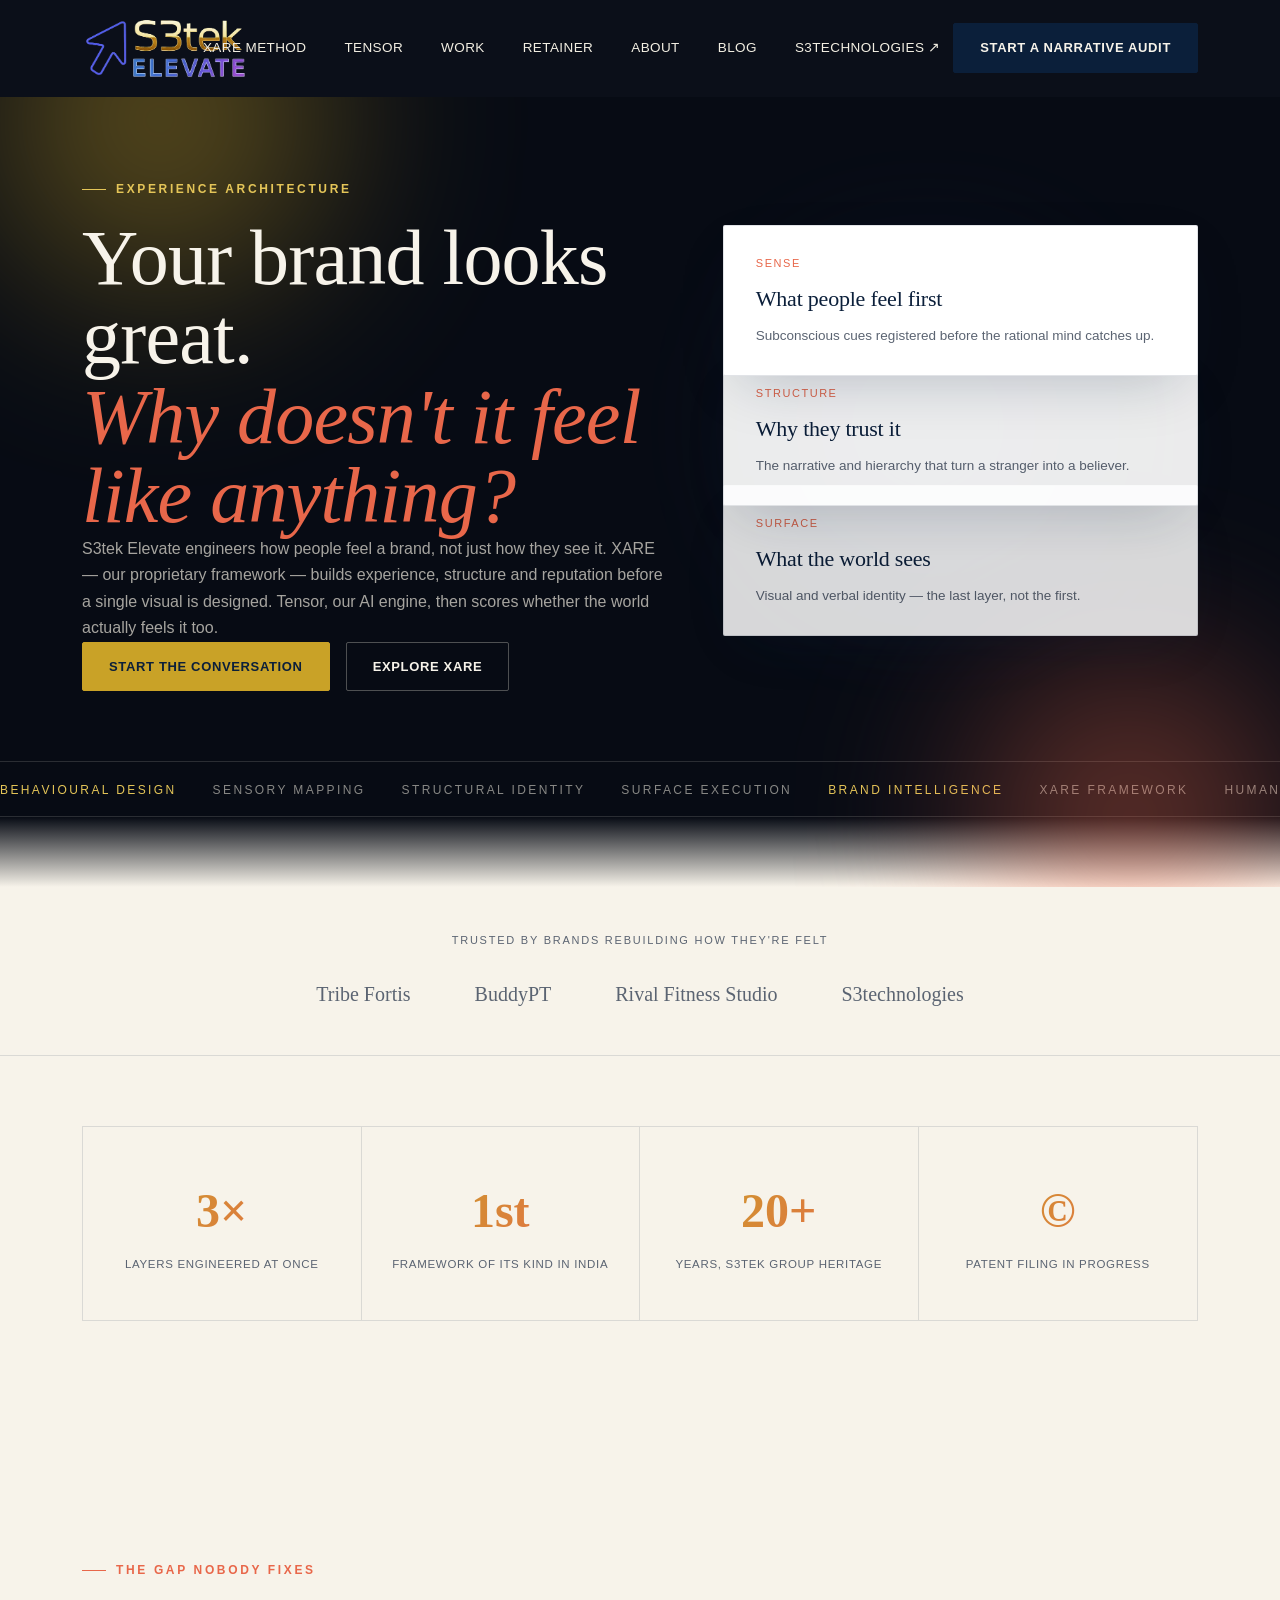
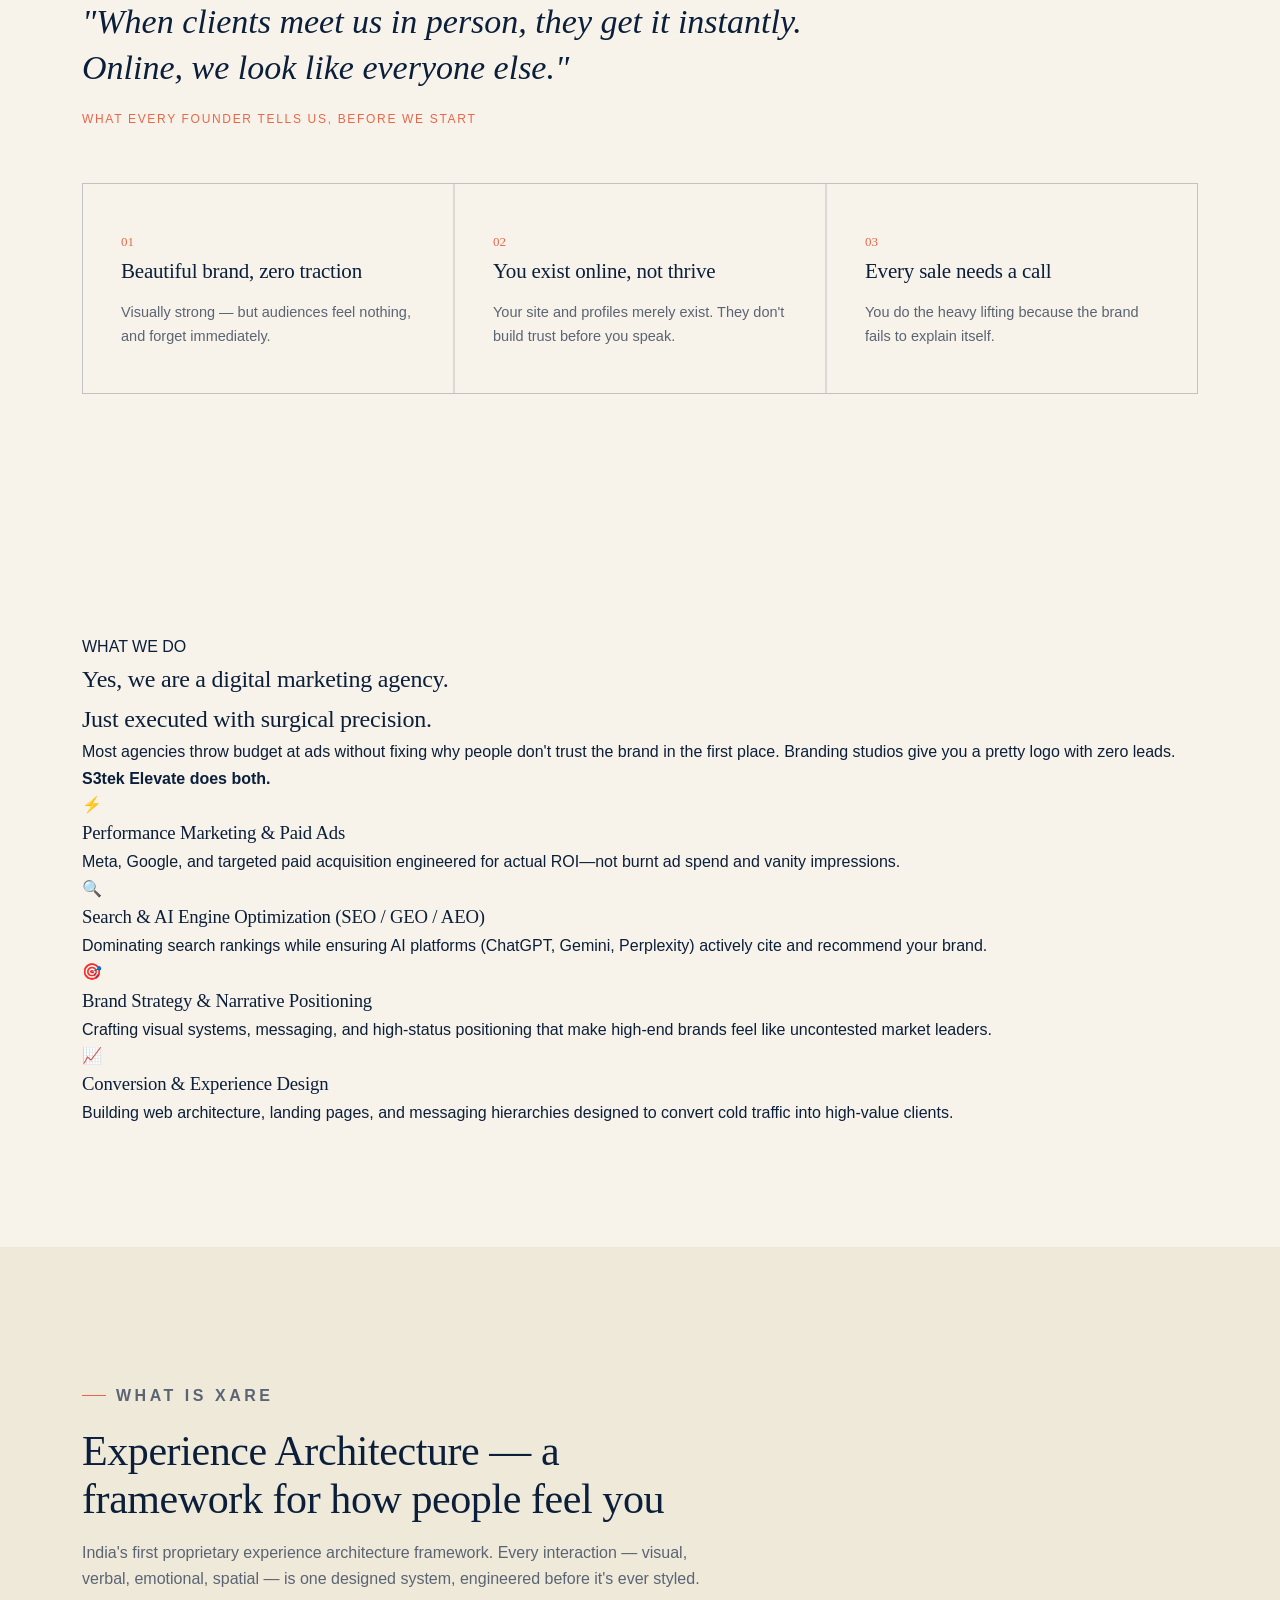
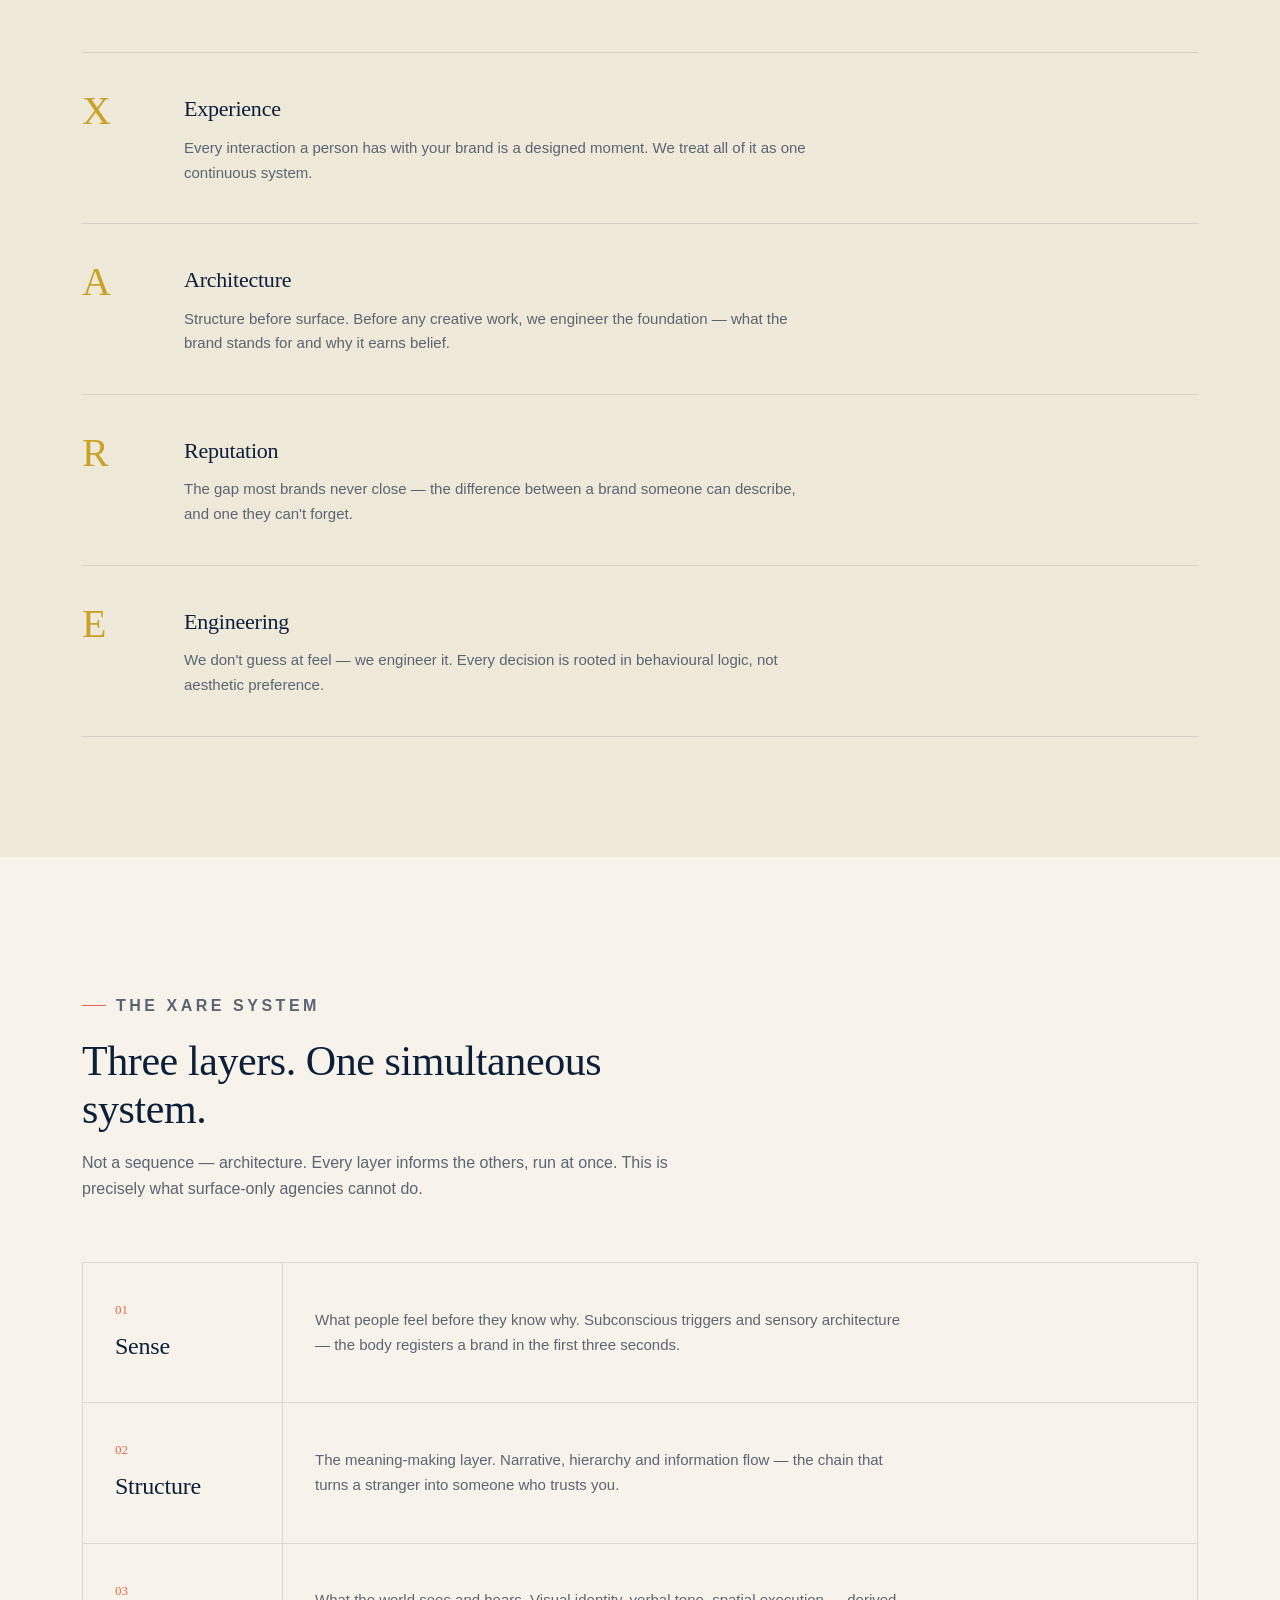
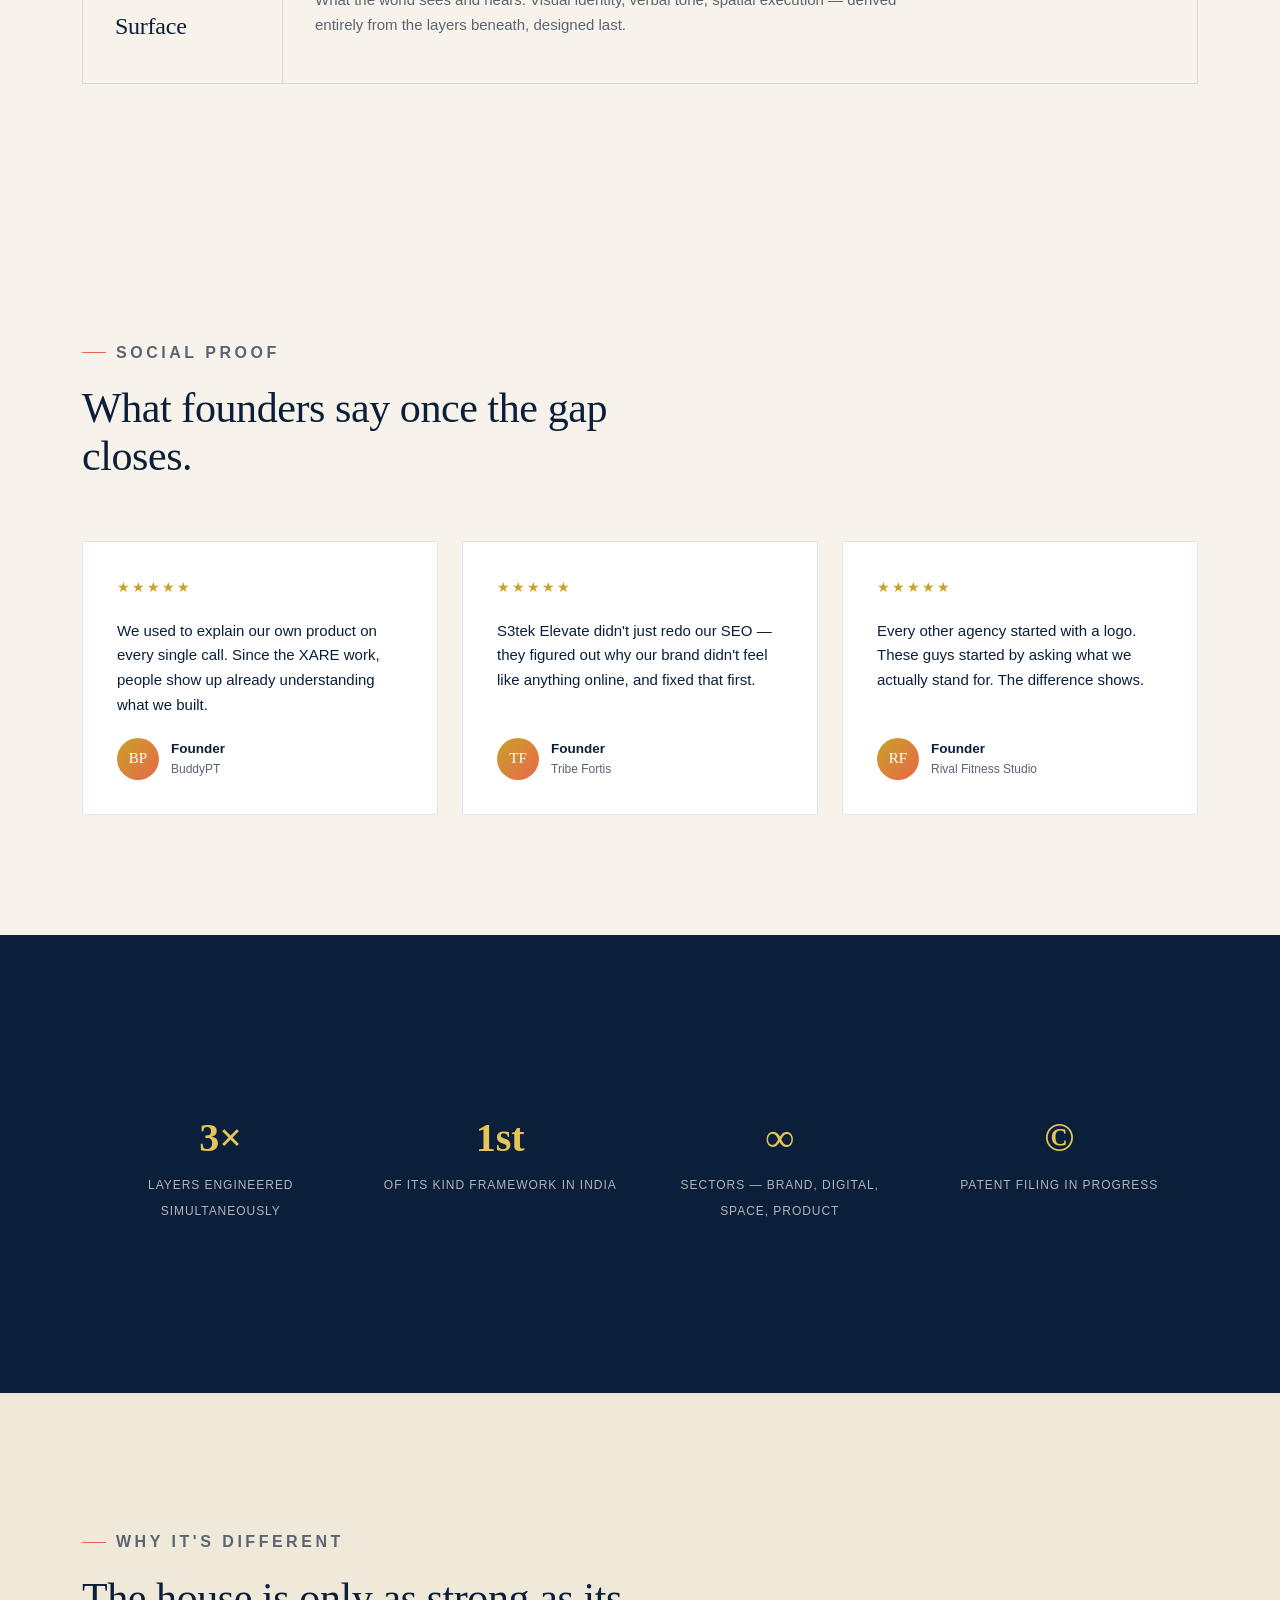
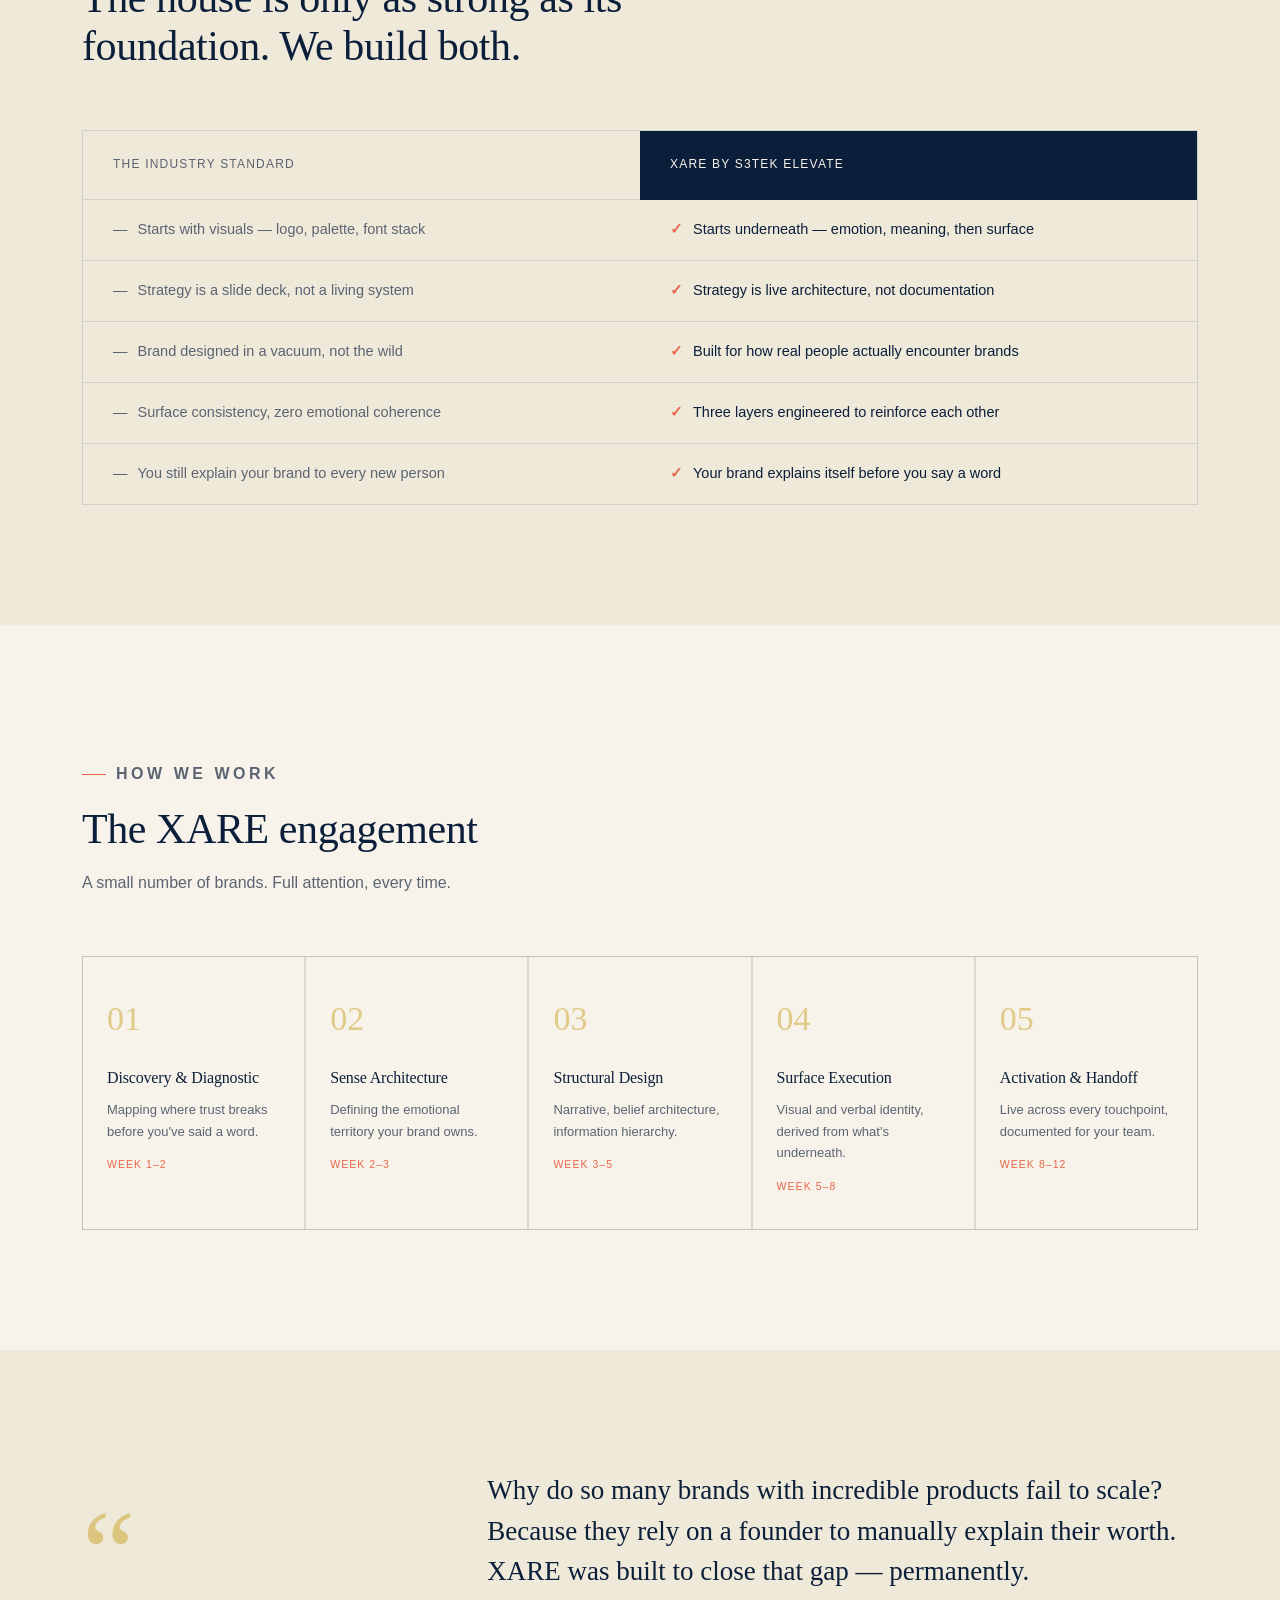
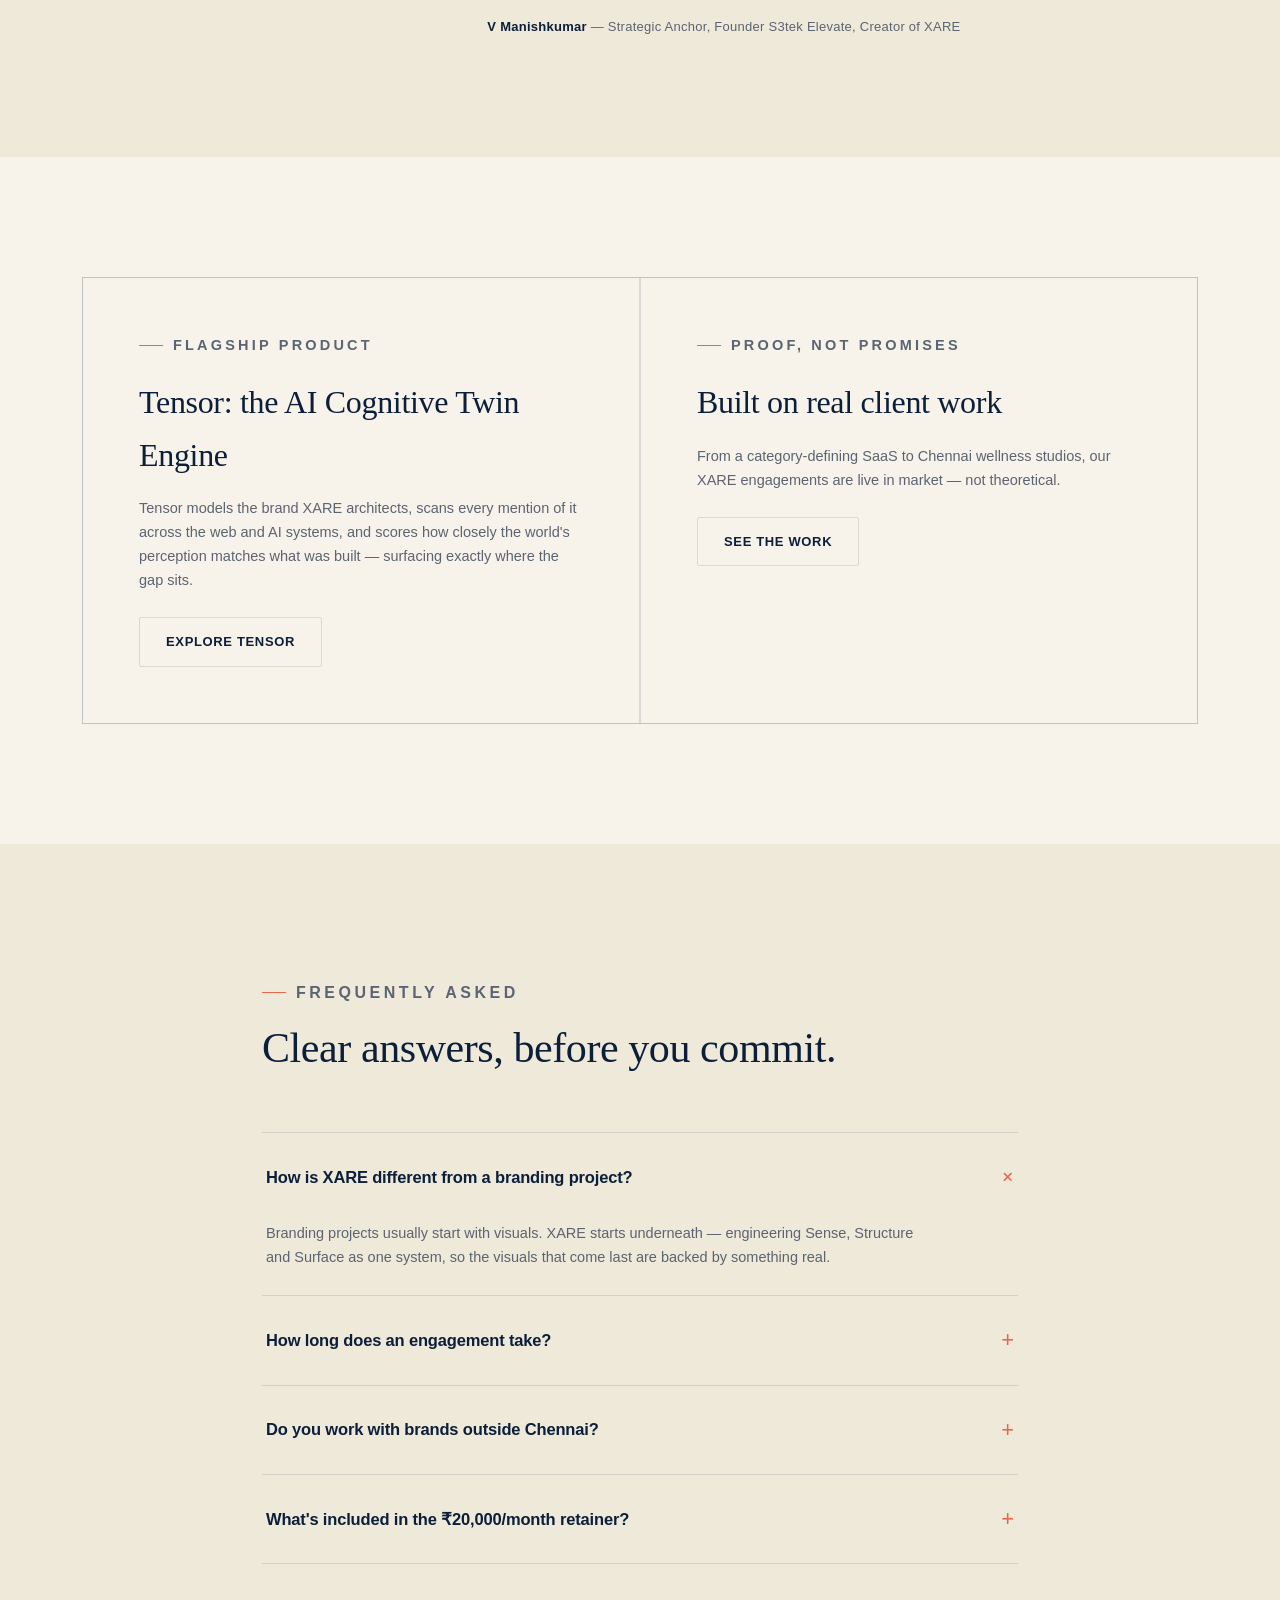
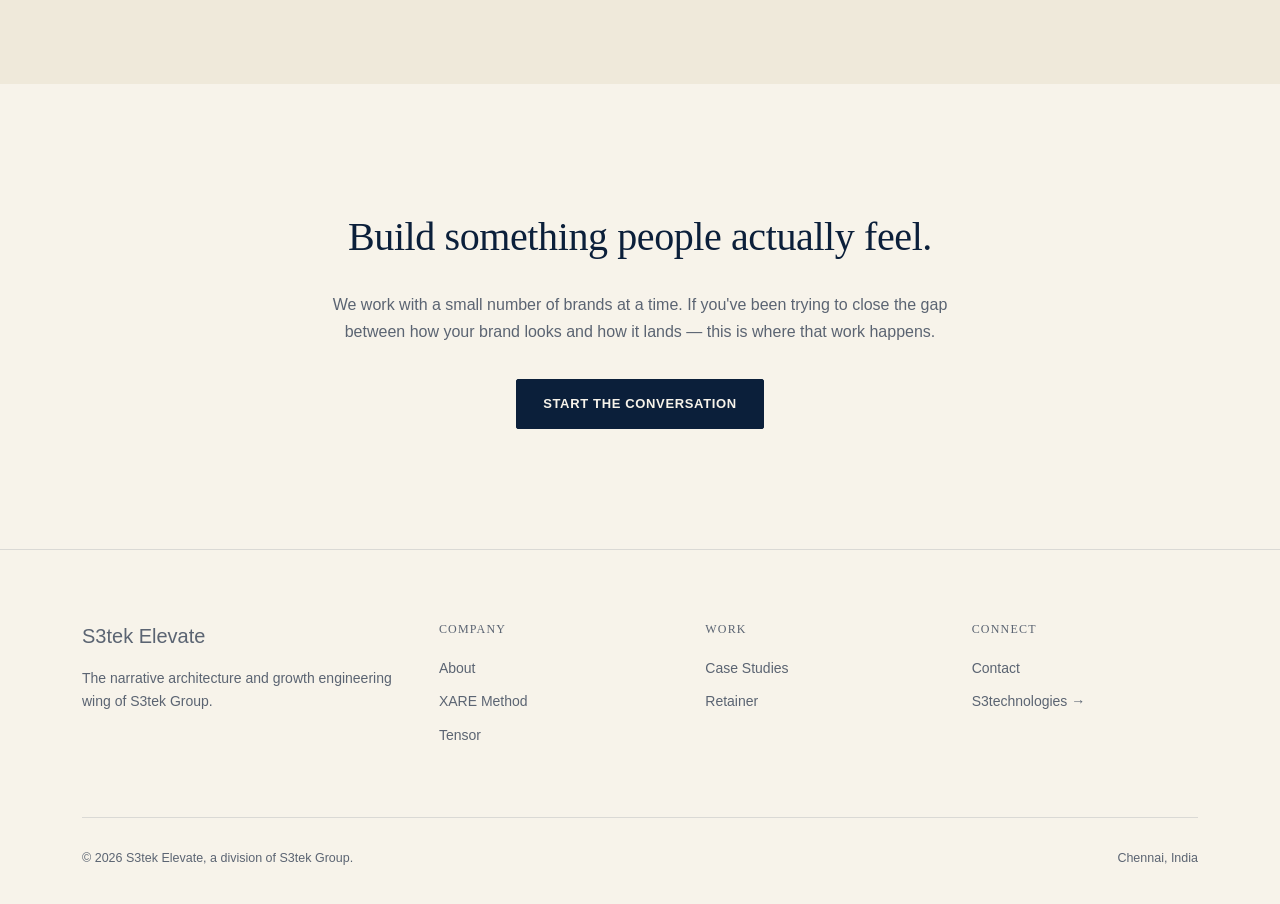
==== commit 457cbca2: "marketing" ====
--- a/index.html
+++ b/index.html
@@ -1,6 +1,7 @@
 <!DOCTYPE html>
 <html lang="en">
 <head>
+  <meta name="google-site-verification" content="FL_4k4aT2rl4wOsbJyY4s69JS4sZRnVjidT4_1FdoxY" />
   <meta charset="UTF-8" />
   <meta name="viewport" content="width=device-width, initial-scale=1.0" />
   <link rel="stylesheet" href="css/style.css">
@@ -200,6 +201,53 @@
     </div>
   </div>
 </section>
+<!-- ============ DIRECT SERVICES / CLARITY SECTION ============ -->
+<section class="section clarity-section">
+  <div class="wrap">
+    
+    <!-- Section Header -->
+    <div class="clarity-header">
+      <span class="tagline">WHAT WE DO</span>
+      <h2>Yes, we are a digital marketing agency.<br><span>Just executed with surgical precision.</span></h2>
+      <p class="clarity-sub">
+        Most agencies throw budget at ads without fixing why people don't trust the brand in the first place. Branding studios give you a pretty logo with zero leads. <strong>S3tek Elevate does both.</strong>
+      </p>
+    </div>
+
+    <!-- 4-Card Service Grid -->
+    <div class="clarity-grid">
+      
+      <!-- Card 1 -->
+      <div class="clarity-card">
+        <div class="card-icon">⚡</div>
+        <h3>Performance Marketing & Paid Ads</h3>
+        <p>Meta, Google, and targeted paid acquisition engineered for actual ROI—not burnt ad spend and vanity impressions.</p>
+      </div>
+
+      <!-- Card 2 -->
+      <div class="clarity-card">
+        <div class="card-icon">🔍</div>
+        <h3>Search & AI Engine Optimization (SEO / GEO / AEO)</h3>
+        <p>Dominating search rankings while ensuring AI platforms (ChatGPT, Gemini, Perplexity) actively cite and recommend your brand.</p>
+      </div>
+
+      <!-- Card 3 -->
+      <div class="clarity-card">
+        <div class="card-icon">🎯</div>
+        <h3>Brand Strategy & Narrative Positioning</h3>
+        <p>Crafting visual systems, messaging, and high-status positioning that make high-end brands feel like uncontested market leaders.</p>
+      </div>
+
+      <!-- Card 4 -->
+      <div class="clarity-card">
+        <div class="card-icon">📈</div>
+        <h3>Conversion & Experience Design</h3>
+        <p>Building web architecture, landing pages, and messaging hierarchies designed to convert cold traffic into high-value clients.</p>
+      </div>
+
+    </div>
+  </div>
+</section>
 
 <section id="process" style="background:var(--bg-2)">
   <div class="wrap">
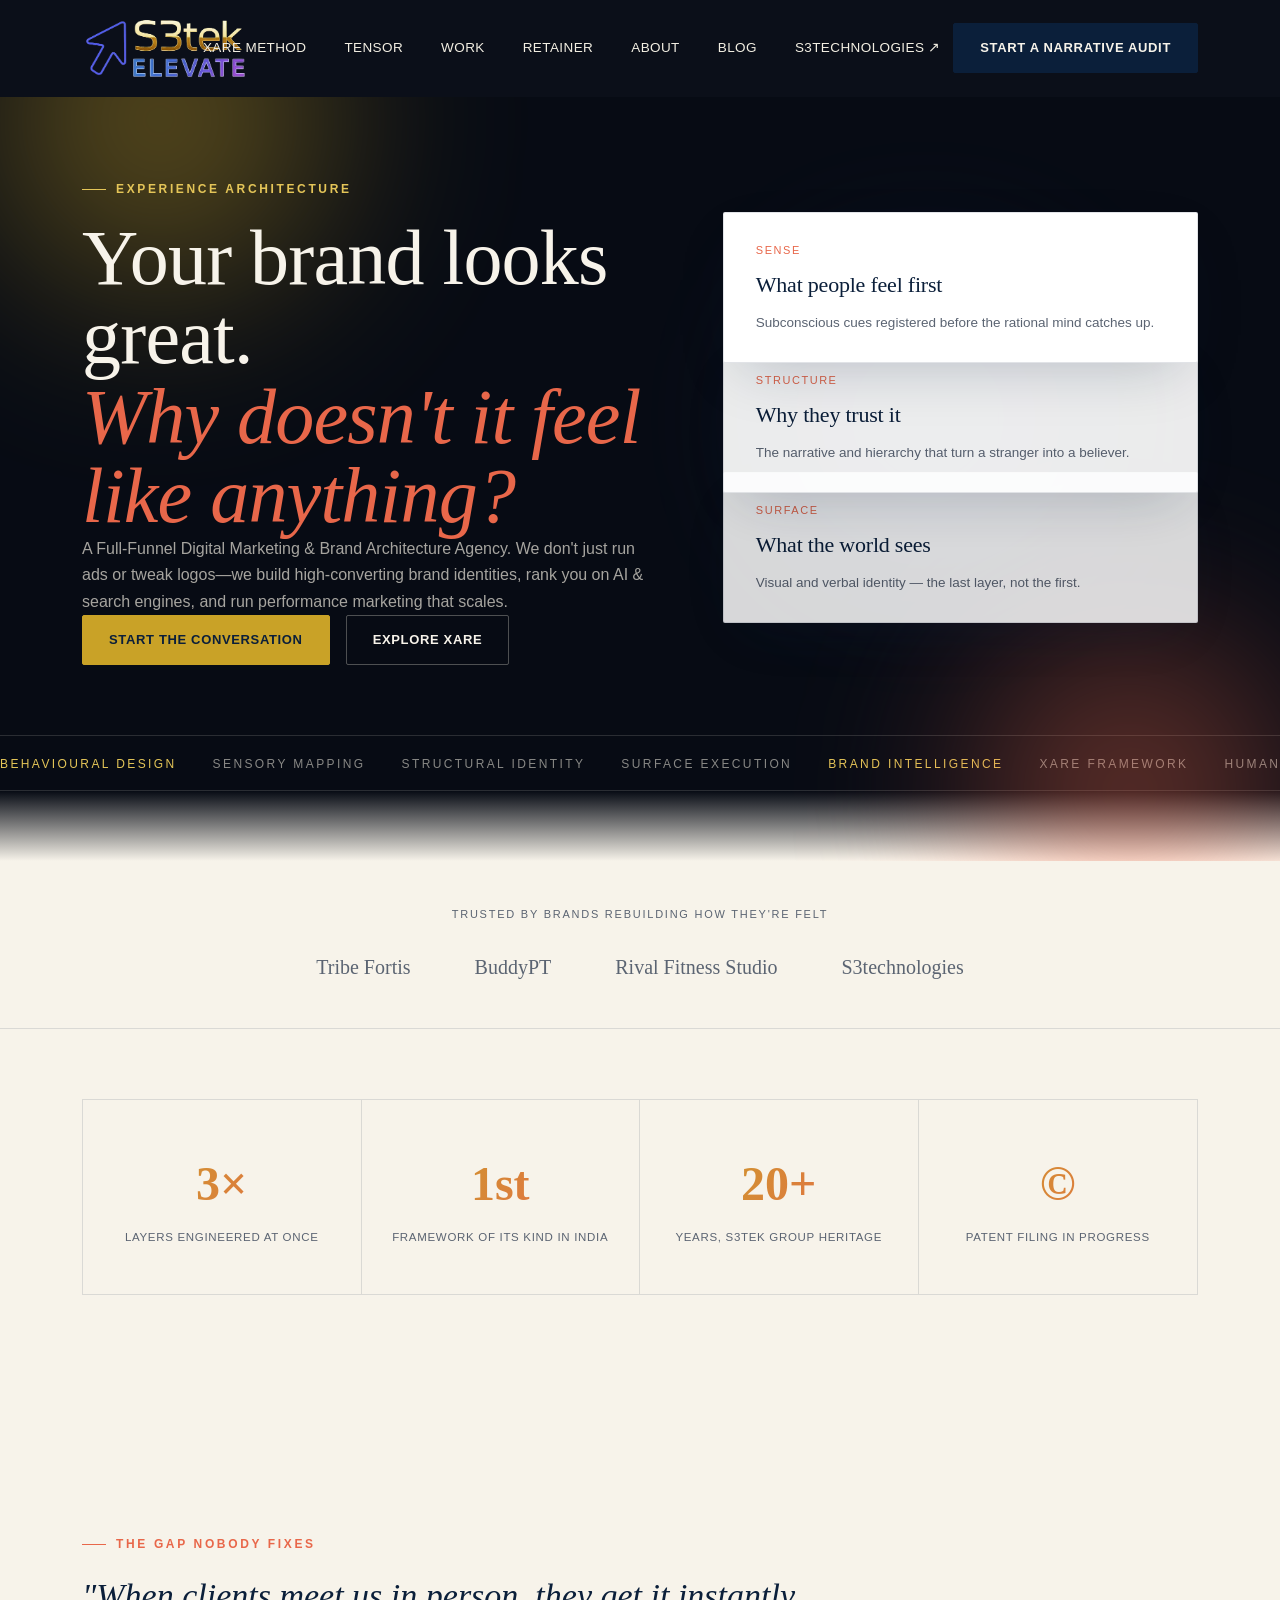
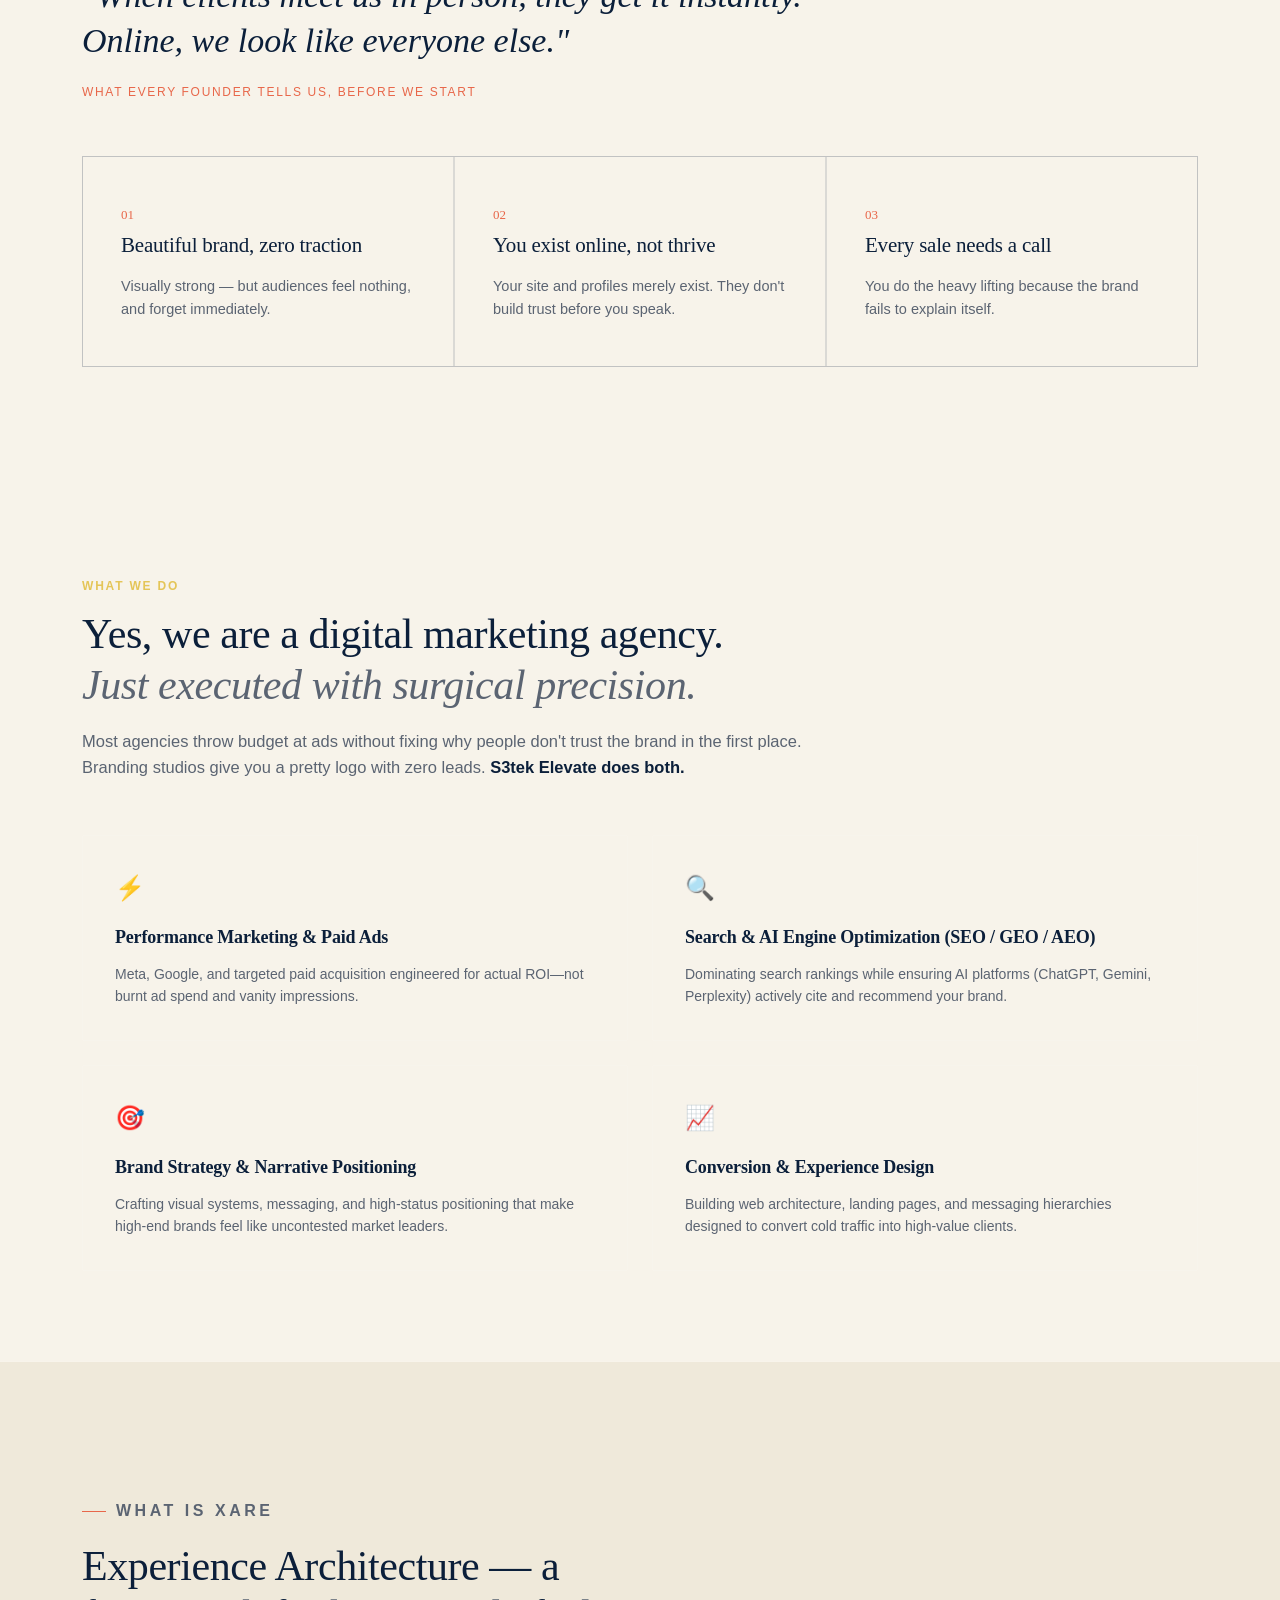
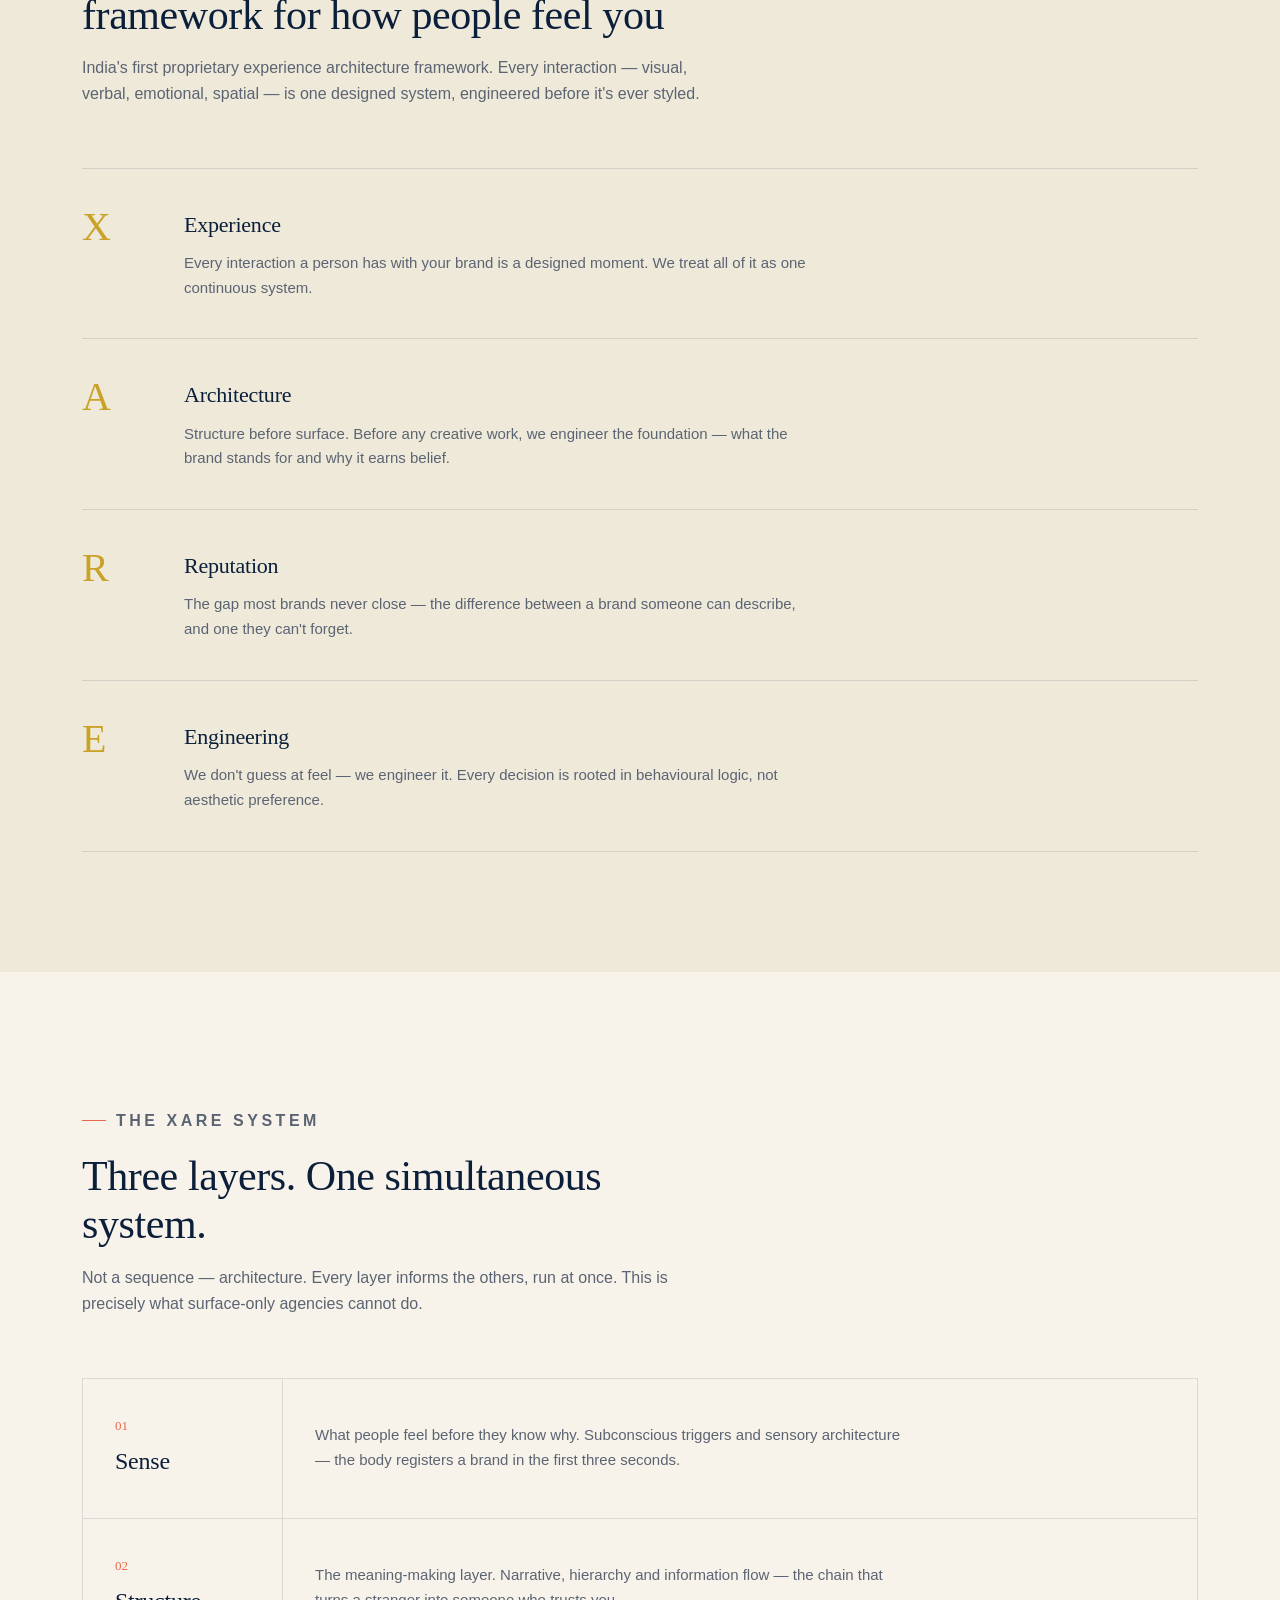
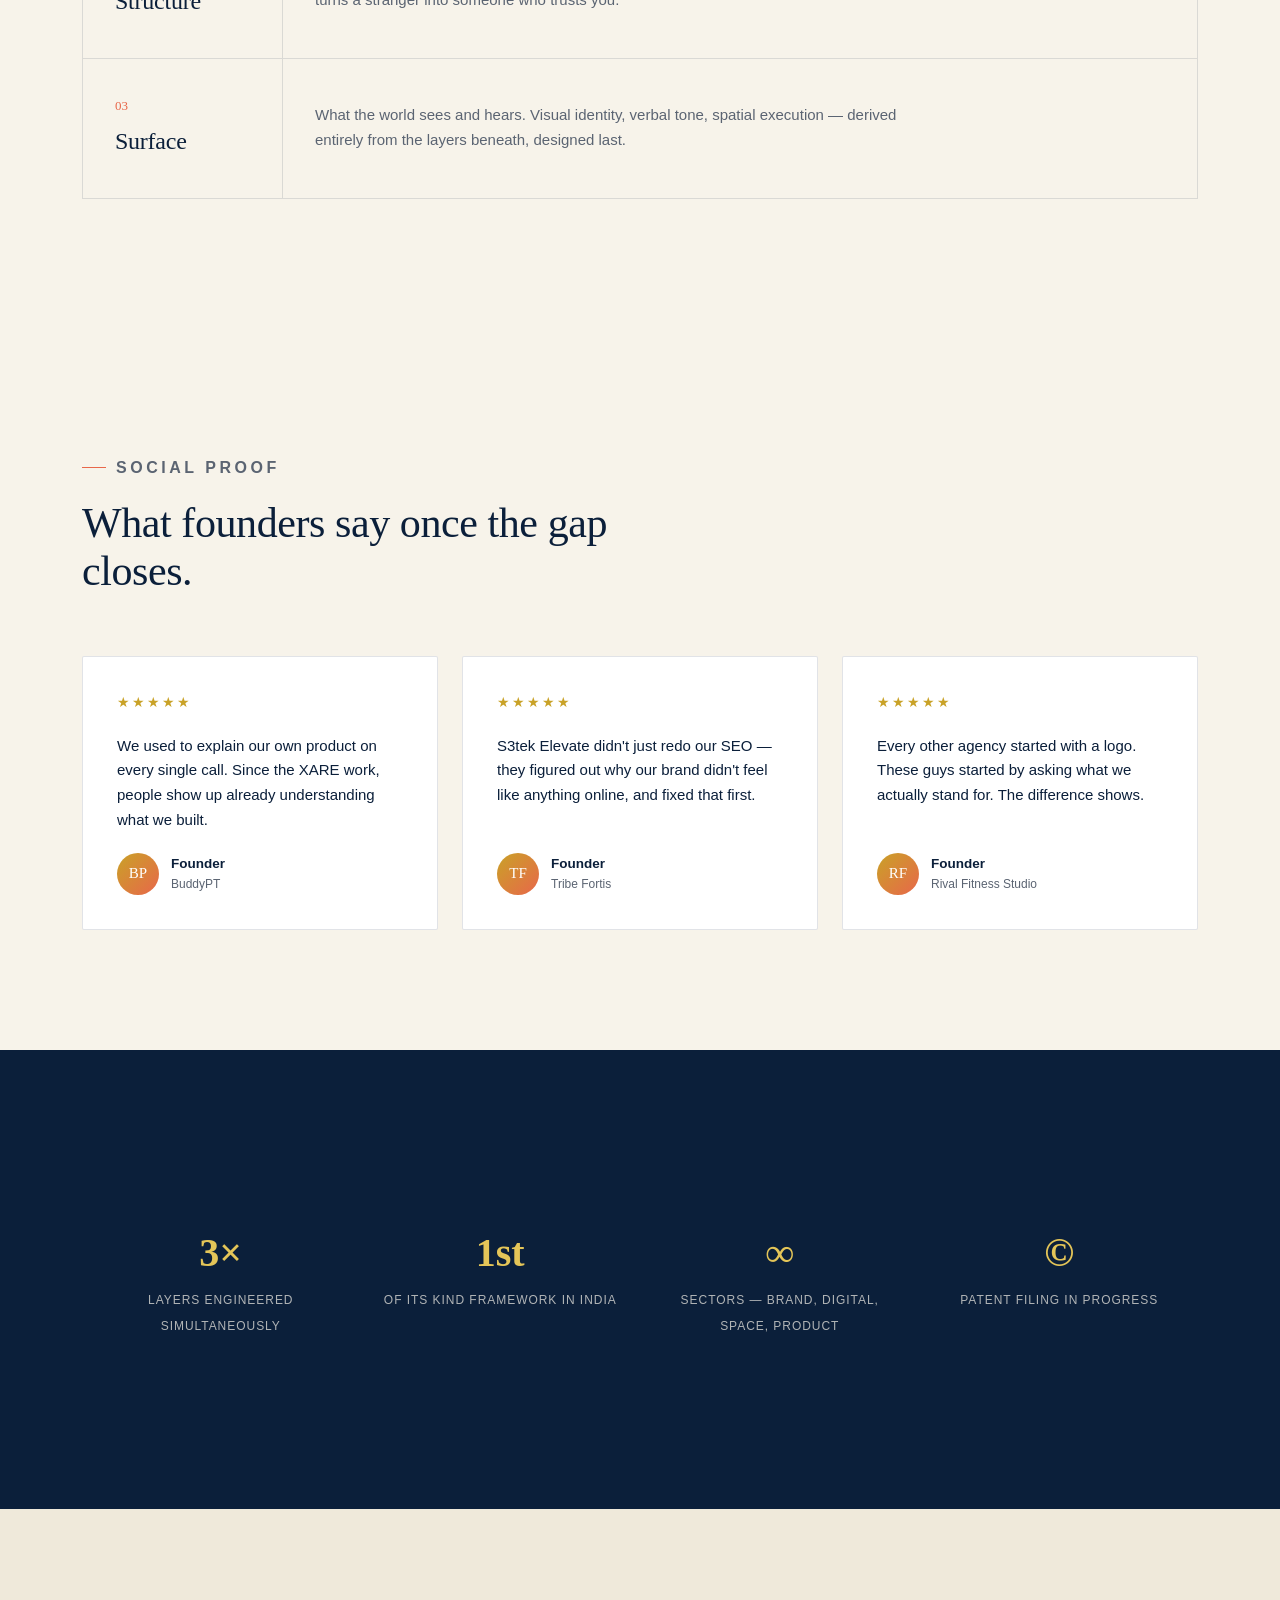
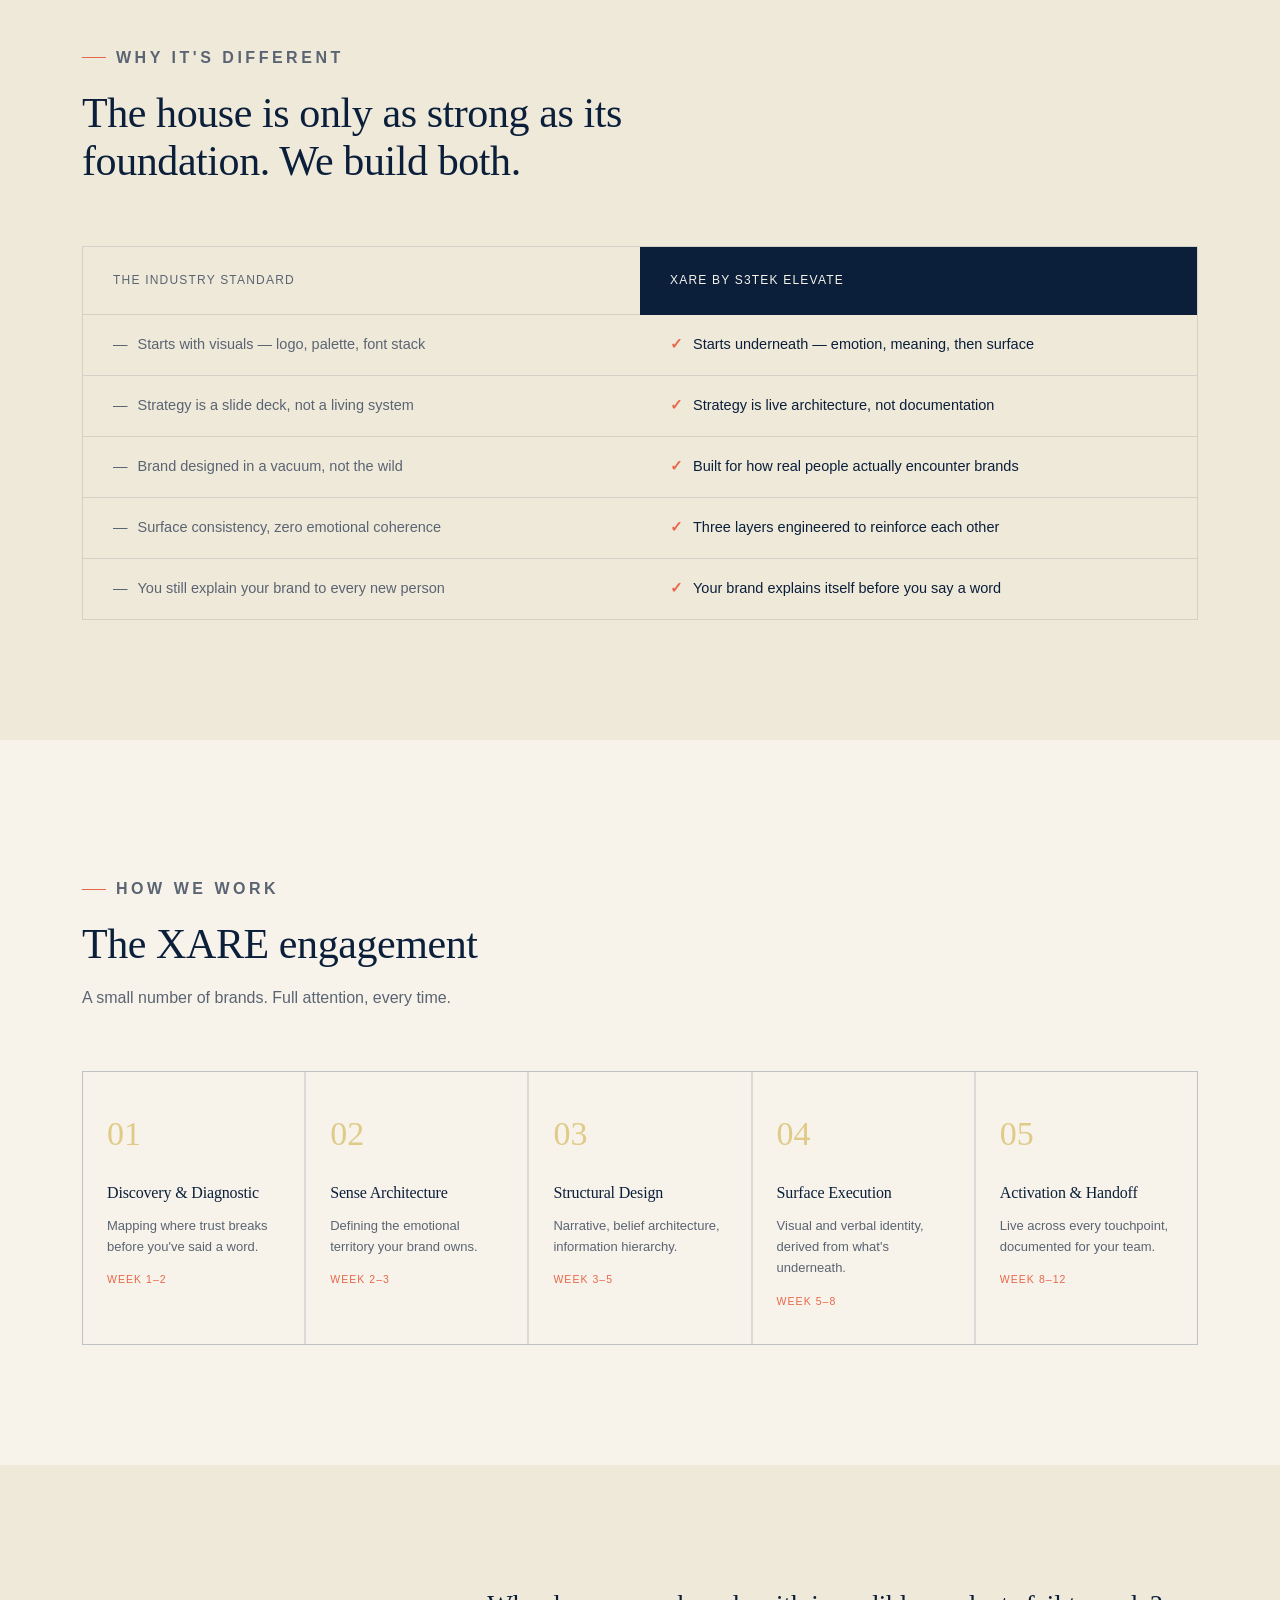
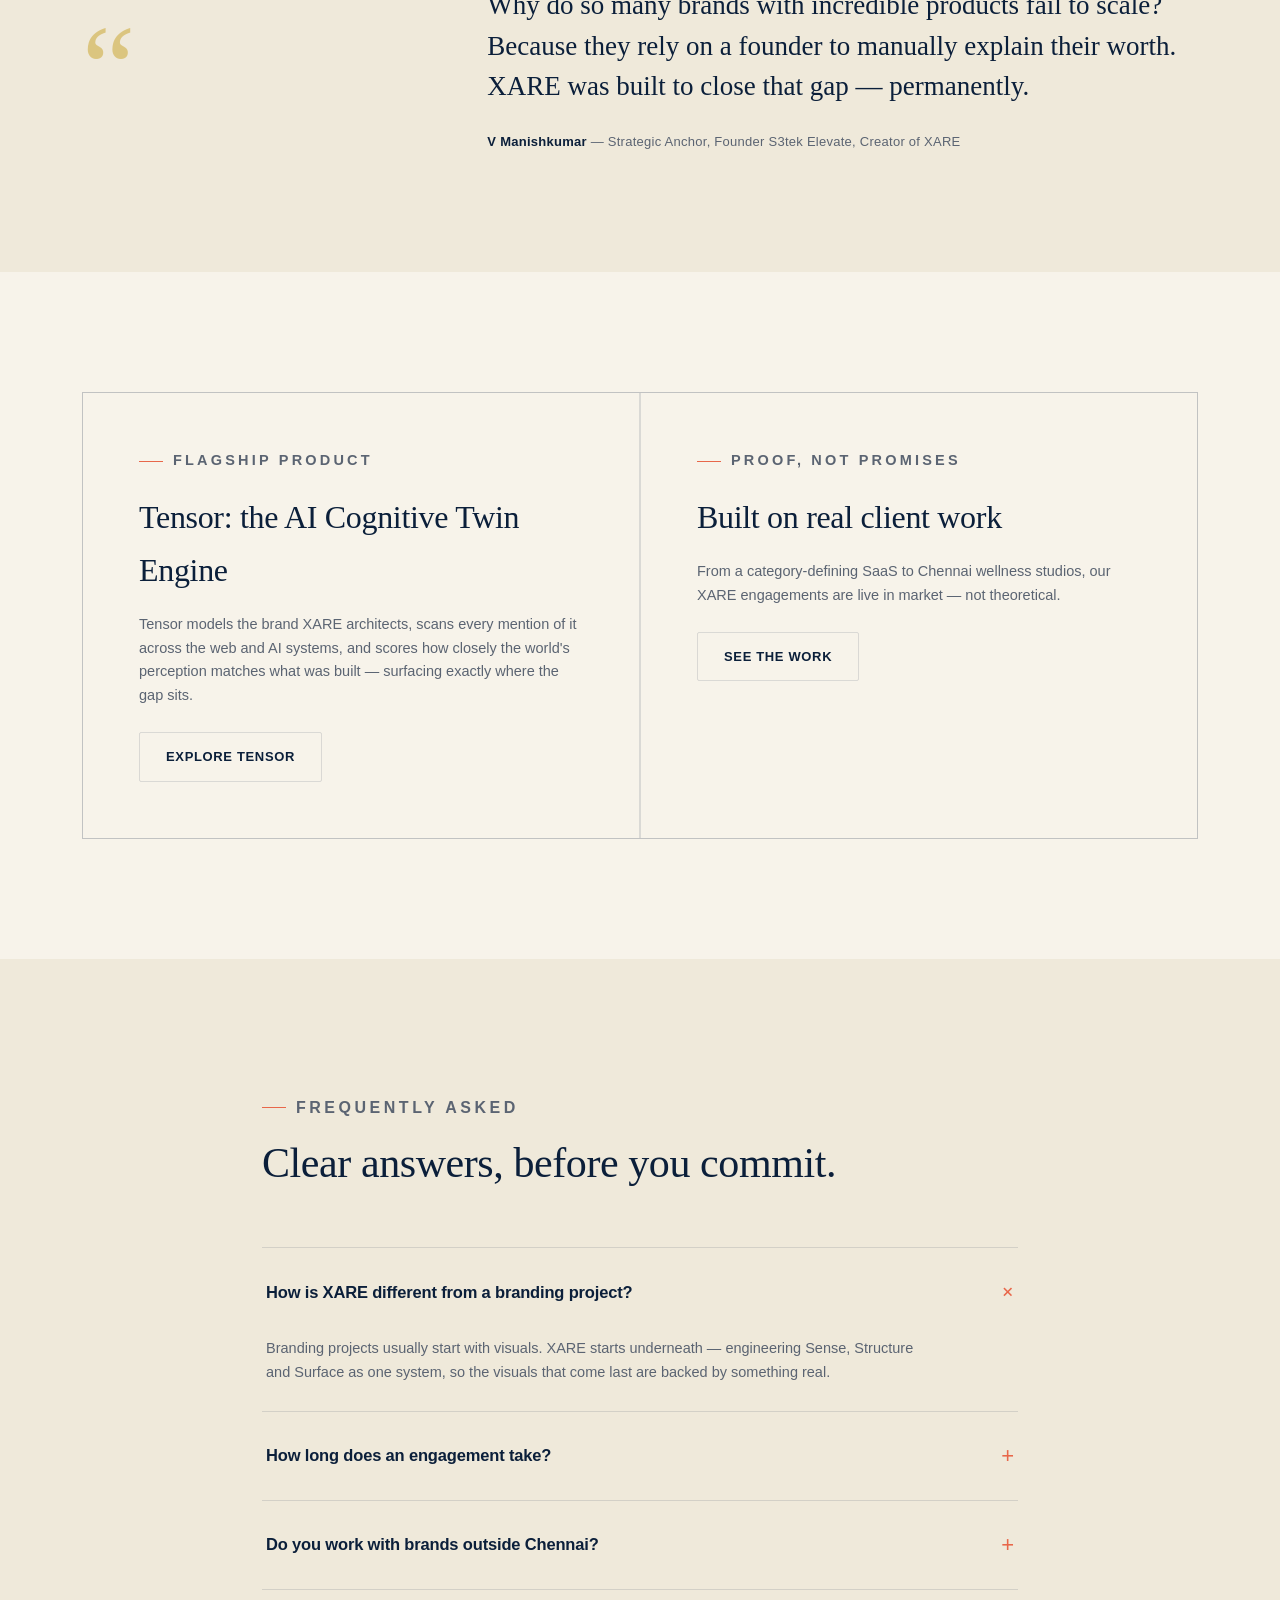
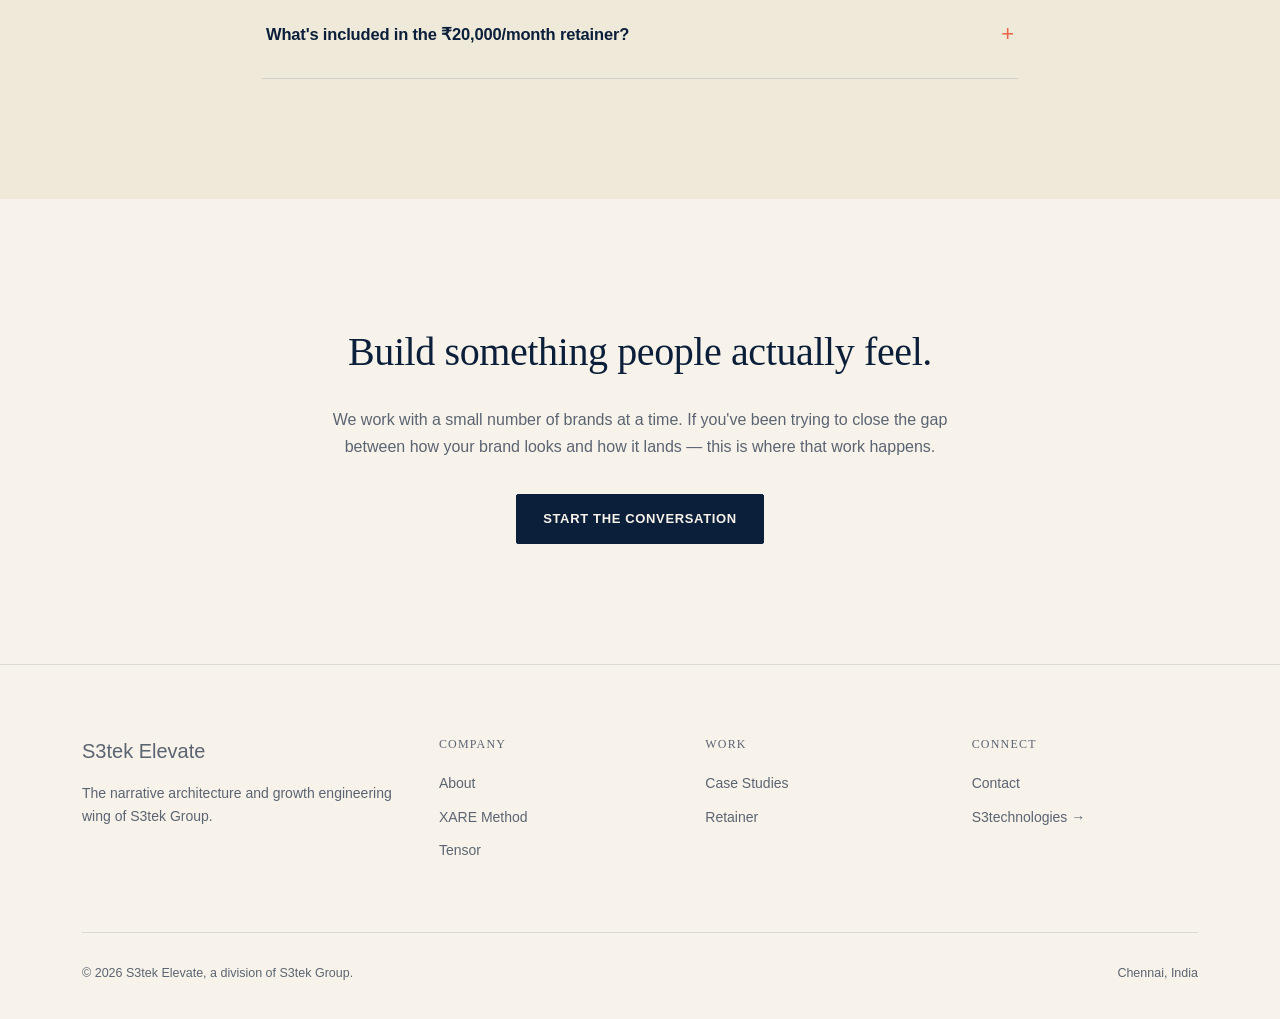
==== commit 47ffad16: "one" ====
--- a/index.html
+++ b/index.html
@@ -112,7 +112,7 @@
 <meta name="google-site-verification" content="FL_4k4aT2rl4wOsbJyY4s69JS4sZRnVjidT4_1FdoxY" />
 <meta charset="UTF-8">
 <meta name="viewport" content="width=device-width, initial-scale=1.0">
-<title>S3tek Elevate — Narrative Architecture &amp; Growth Engineering</title>
+<title>S3tek Elevate — Narrative Architecture &amp; Reputation Engineering</title>
 <meta name="description" content="S3tek Elevate builds and defends brand narrative for ambitious companies — through XARE, our proprietary positioning framework, and Tensor, our AI narrative-scoring engine.">
 <link rel="stylesheet" href="css/style.css">
 <link rel="icon" type="image/jpeg" href="/images/favicon.jpeg" />
@@ -144,7 +144,9 @@
     <div>
       <p class="eyebrow reveal">Experience Architecture</p>
       <h1 class="reveal">Your brand looks great.<br><em>Why doesn't it feel like anything?</em></h1>
-      <p class="lead reveal">S3tek Elevate engineers how people feel a brand, not just how they see it. XARE — our proprietary framework — builds experience, structure and reputation before a single visual is designed. Tensor, our AI engine, then scores whether the world actually feels it too.</p>
+      <p class="lead reveal">A Full-Funnel Digital Marketing & Brand Architecture Agency.
+
+We don't just run ads or tweak logos—we build high-converting brand identities, rank you on AI & search engines, and run performance marketing that scales.</p>
       <div class="hero-cta reveal">
         <a href="contact.html" class="btn btn-primary">Start the Conversation</a>
         <a href="xare.html" class="btn btn-ghost">Explore XARE</a>
--- a/css/style.css
+++ b/css/style.css
@@ -414,4 +414,100 @@
     padding: 0 16px;
     gap: 12px;
   }
+}
+/* ============ CLARITY SECTION STYLING ============ */
+.clarity-section {
+  padding: 90px 0;
+  background: var(--bg, #0B0F19);
+  border-bottom: 1px solid rgba(255, 255, 255, 0.06);
+}
+
+.clarity-header {
+  max-width: 780px;
+  margin-bottom: 54px;
+}
+
+.clarity-header .tagline {
+  font-size: 12px;
+  letter-spacing: 0.15em;
+  text-transform: uppercase;
+  color: var(--gold-2, #D4AF37);
+  font-weight: 700;
+  display: block;
+  margin-bottom: 12px;
+}
+
+.clarity-header h2 {
+  font-family: var(--font-display, serif);
+  font-size: clamp(28px, 4vw, 42px);
+  line-height: 1.2;
+  color: var(--text, #F2EEE2);
+  margin-bottom: 18px;
+}
+
+.clarity-header h2 span {
+  color: var(--text-mute, #94A3B8);
+  font-style: italic;
+  font-weight: 300;
+}
+
+.clarity-sub {
+  font-size: 16.5px;
+  line-height: 1.6;
+  color: var(--text-mute, #A0AEC0);
+}
+
+.clarity-sub strong {
+  color: var(--text, #F2EEE2);
+}
+
+/* Card Grid Layout */
+.clarity-grid {
+  display: grid;
+  grid-template-columns: repeat(2, 1fr);
+  gap: 24px;
+}
+
+.clarity-card {
+  background: rgba(255, 255, 255, 0.025);
+  border: 1px solid rgba(255, 255, 255, 0.07);
+  border-radius: var(--radius, 8px);
+  padding: 32px;
+  transition: all 0.3s var(--ease, ease);
+}
+
+.clarity-card:hover {
+  background: rgba(255, 255, 255, 0.04);
+  border-color: rgba(212, 175, 55, 0.3); /* Subtle gold accent border on hover */
+  transform: translateY(-2px);
+}
+
+.card-icon {
+  font-size: 24px;
+  margin-bottom: 16px;
+}
+
+.clarity-card h3 {
+  font-size: 18px;
+  font-weight: 600;
+  color: var(--text, #F2EEE2);
+  margin-bottom: 10px;
+}
+
+.clarity-card p {
+  font-size: 14px;
+  line-height: 1.6;
+  color: var(--text-mute, #94A3B8);
+}
+
+/* Responsive Rules for Mobile */
+@media (max-width: 768px) {
+  .clarity-grid {
+    grid-template-columns: 1fr;
+    gap: 16px;
+  }
+  
+  .clarity-card {
+    padding: 24px;
+  }
 }
--- a/css/style.css
+++ b/css/style.css
@@ -414,4 +414,100 @@
     padding: 0 16px;
     gap: 12px;
   }
+}
+/* ============ CLARITY SECTION STYLING ============ */
+.clarity-section {
+  padding: 90px 0;
+  background: var(--bg, #0B0F19);
+  border-bottom: 1px solid rgba(255, 255, 255, 0.06);
+}
+
+.clarity-header {
+  max-width: 780px;
+  margin-bottom: 54px;
+}
+
+.clarity-header .tagline {
+  font-size: 12px;
+  letter-spacing: 0.15em;
+  text-transform: uppercase;
+  color: var(--gold-2, #D4AF37);
+  font-weight: 700;
+  display: block;
+  margin-bottom: 12px;
+}
+
+.clarity-header h2 {
+  font-family: var(--font-display, serif);
+  font-size: clamp(28px, 4vw, 42px);
+  line-height: 1.2;
+  color: var(--text, #F2EEE2);
+  margin-bottom: 18px;
+}
+
+.clarity-header h2 span {
+  color: var(--text-mute, #94A3B8);
+  font-style: italic;
+  font-weight: 300;
+}
+
+.clarity-sub {
+  font-size: 16.5px;
+  line-height: 1.6;
+  color: var(--text-mute, #A0AEC0);
+}
+
+.clarity-sub strong {
+  color: var(--text, #F2EEE2);
+}
+
+/* Card Grid Layout */
+.clarity-grid {
+  display: grid;
+  grid-template-columns: repeat(2, 1fr);
+  gap: 24px;
+}
+
+.clarity-card {
+  background: rgba(255, 255, 255, 0.025);
+  border: 1px solid rgba(255, 255, 255, 0.07);
+  border-radius: var(--radius, 8px);
+  padding: 32px;
+  transition: all 0.3s var(--ease, ease);
+}
+
+.clarity-card:hover {
+  background: rgba(255, 255, 255, 0.04);
+  border-color: rgba(212, 175, 55, 0.3); /* Subtle gold accent border on hover */
+  transform: translateY(-2px);
+}
+
+.card-icon {
+  font-size: 24px;
+  margin-bottom: 16px;
+}
+
+.clarity-card h3 {
+  font-size: 18px;
+  font-weight: 600;
+  color: var(--text, #F2EEE2);
+  margin-bottom: 10px;
+}
+
+.clarity-card p {
+  font-size: 14px;
+  line-height: 1.6;
+  color: var(--text-mute, #94A3B8);
+}
+
+/* Responsive Rules for Mobile */
+@media (max-width: 768px) {
+  .clarity-grid {
+    grid-template-columns: 1fr;
+    gap: 16px;
+  }
+  
+  .clarity-card {
+    padding: 24px;
+  }
 }
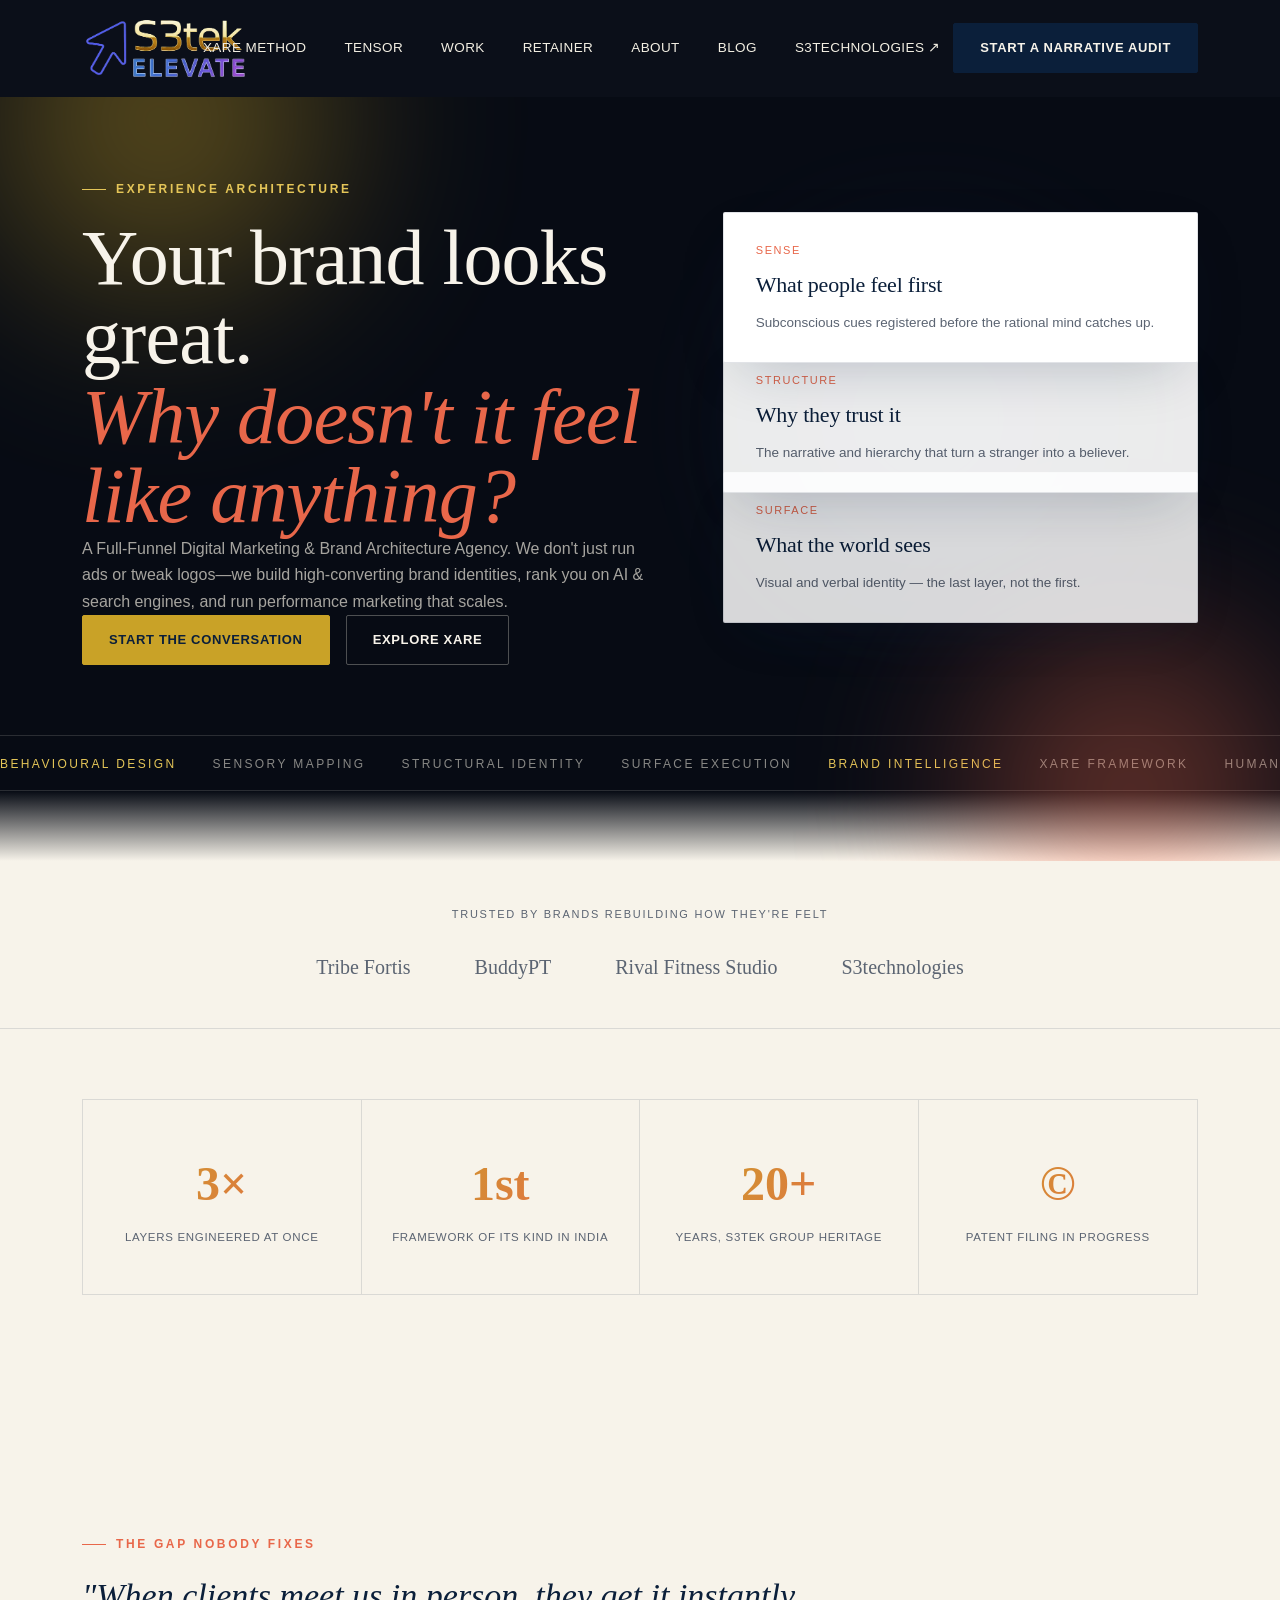
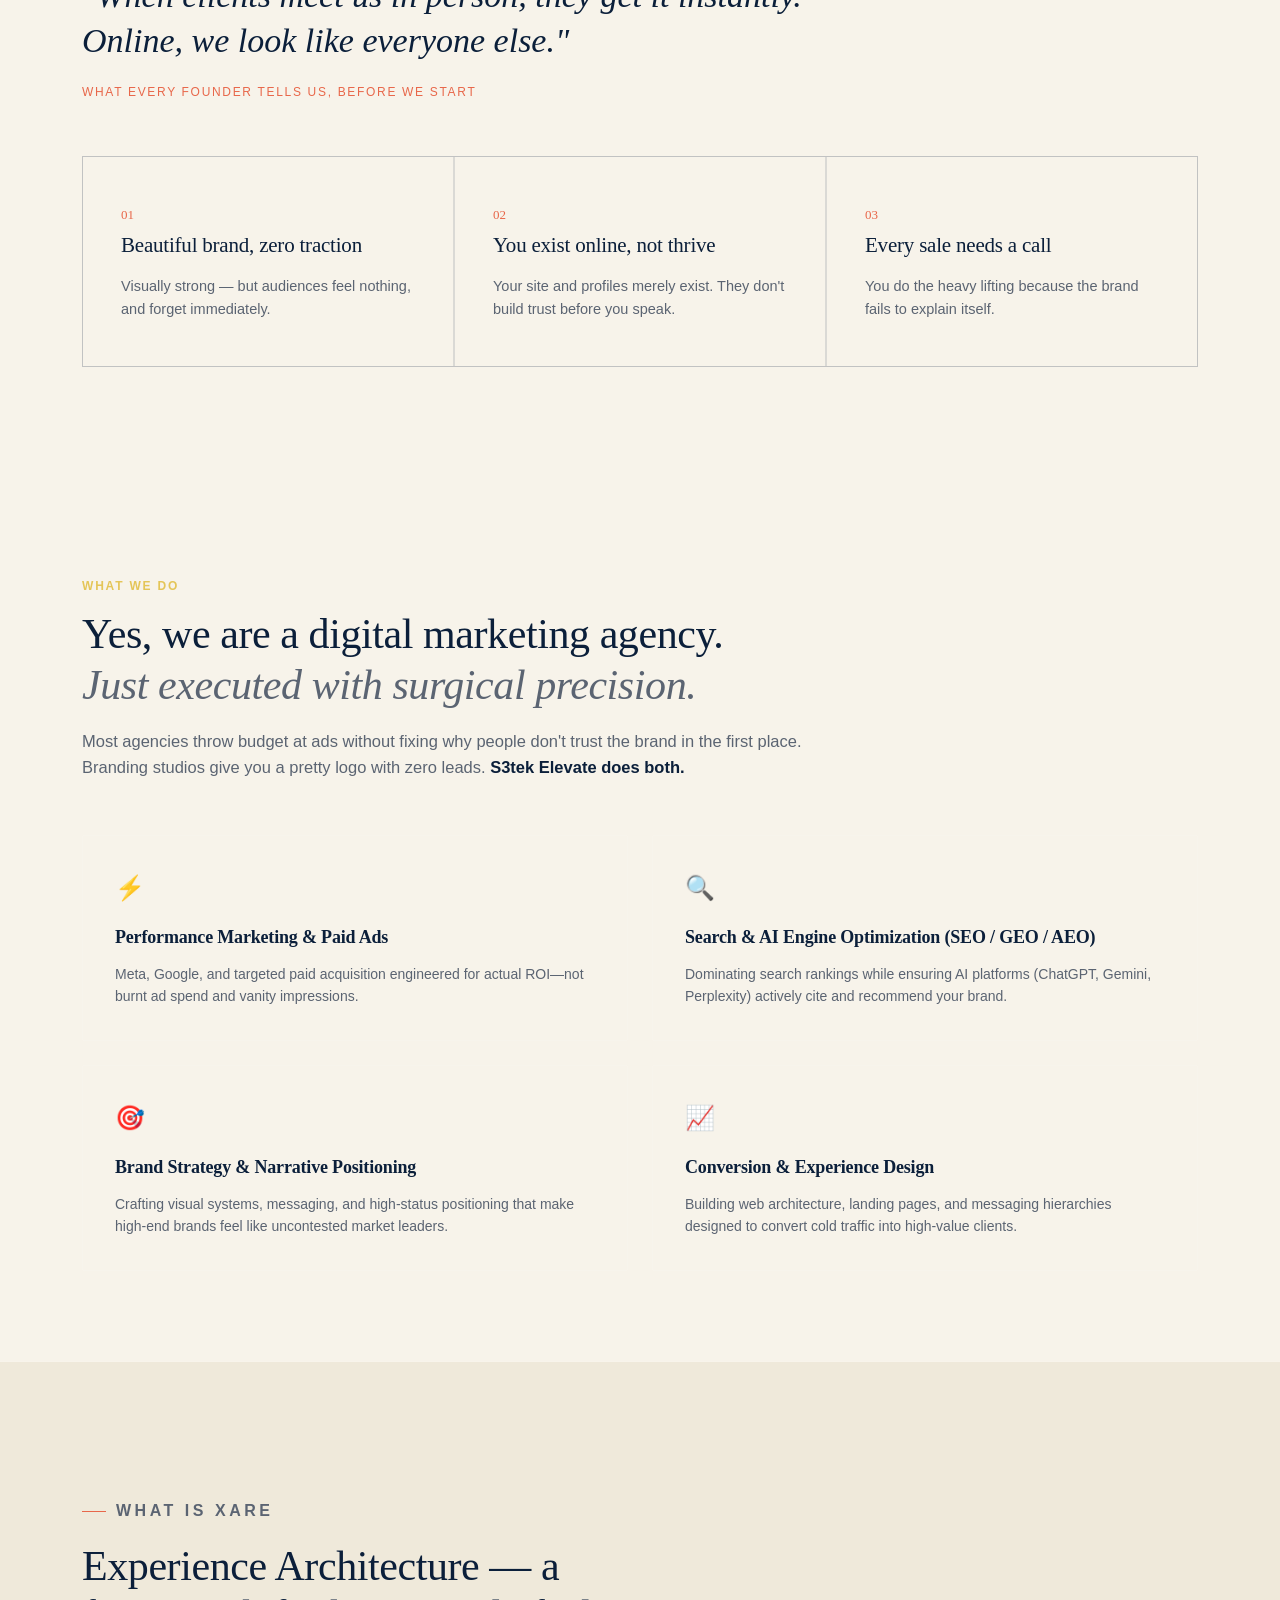
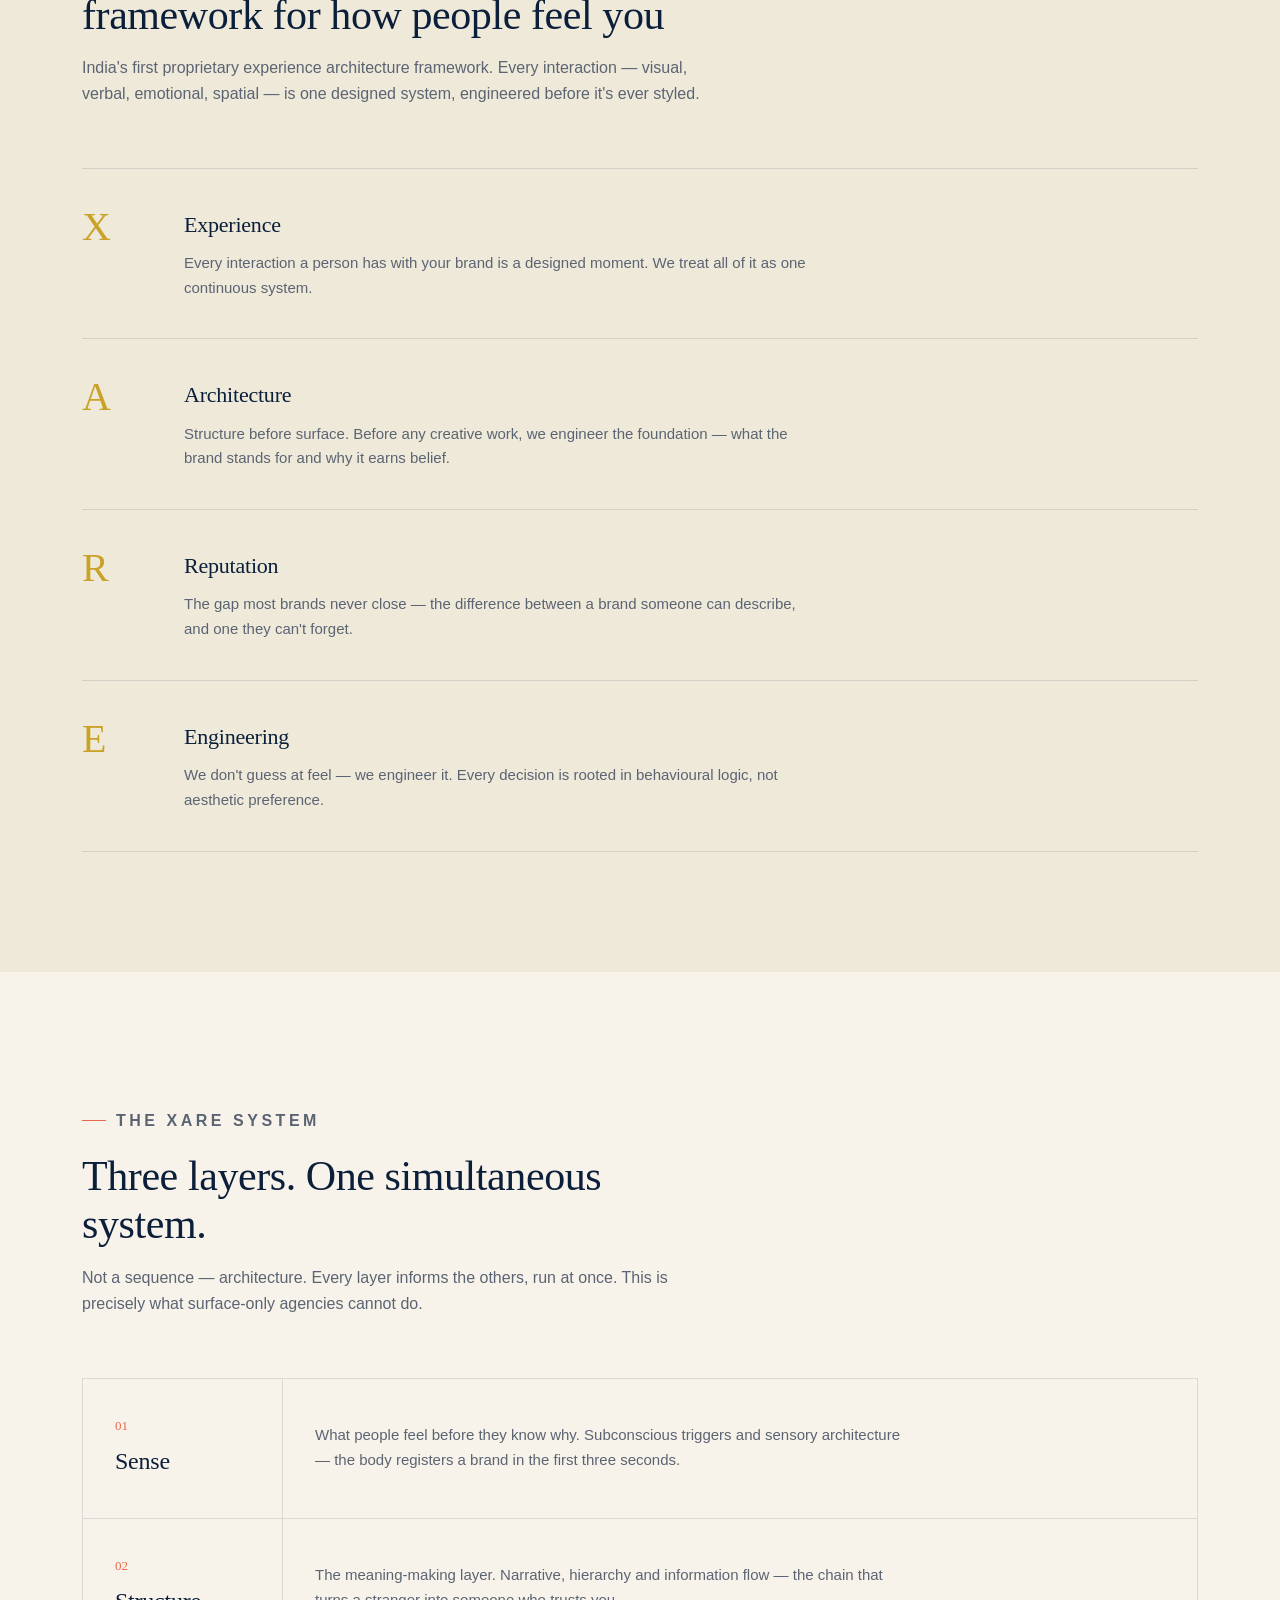
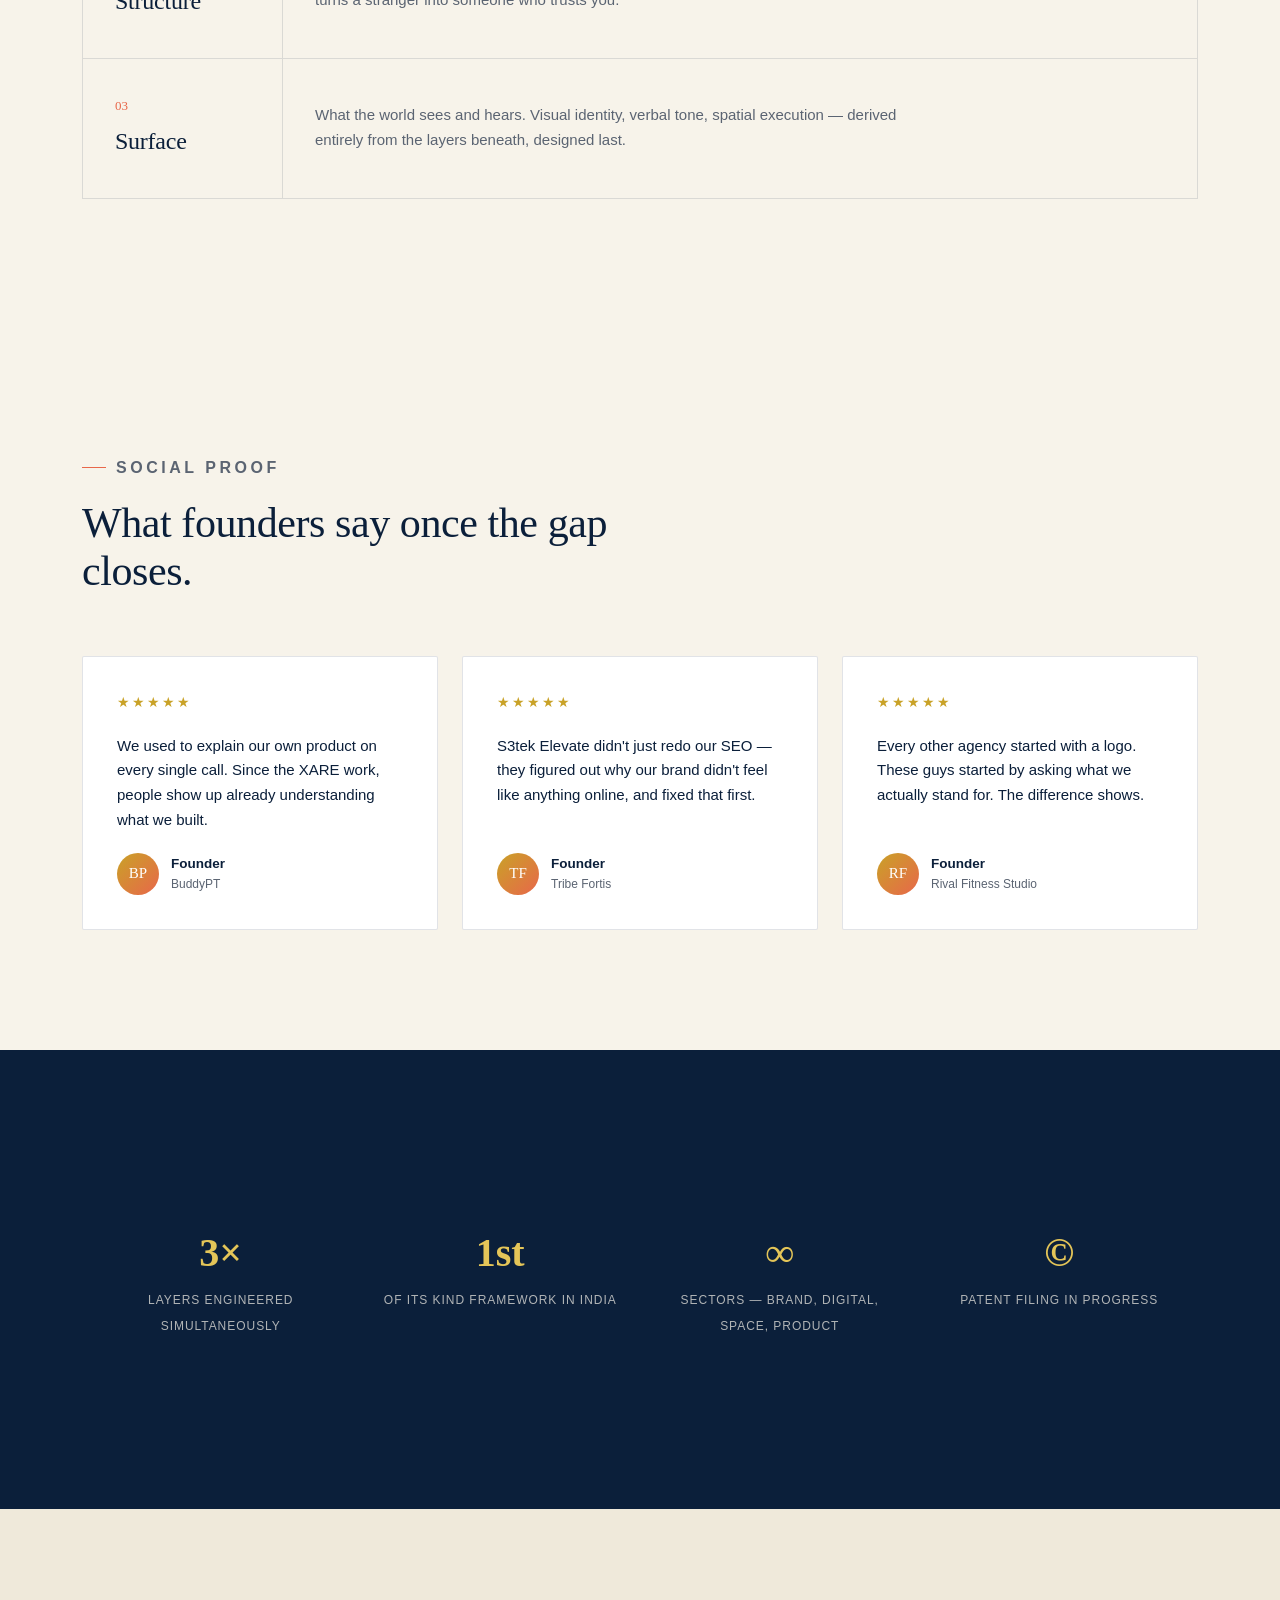
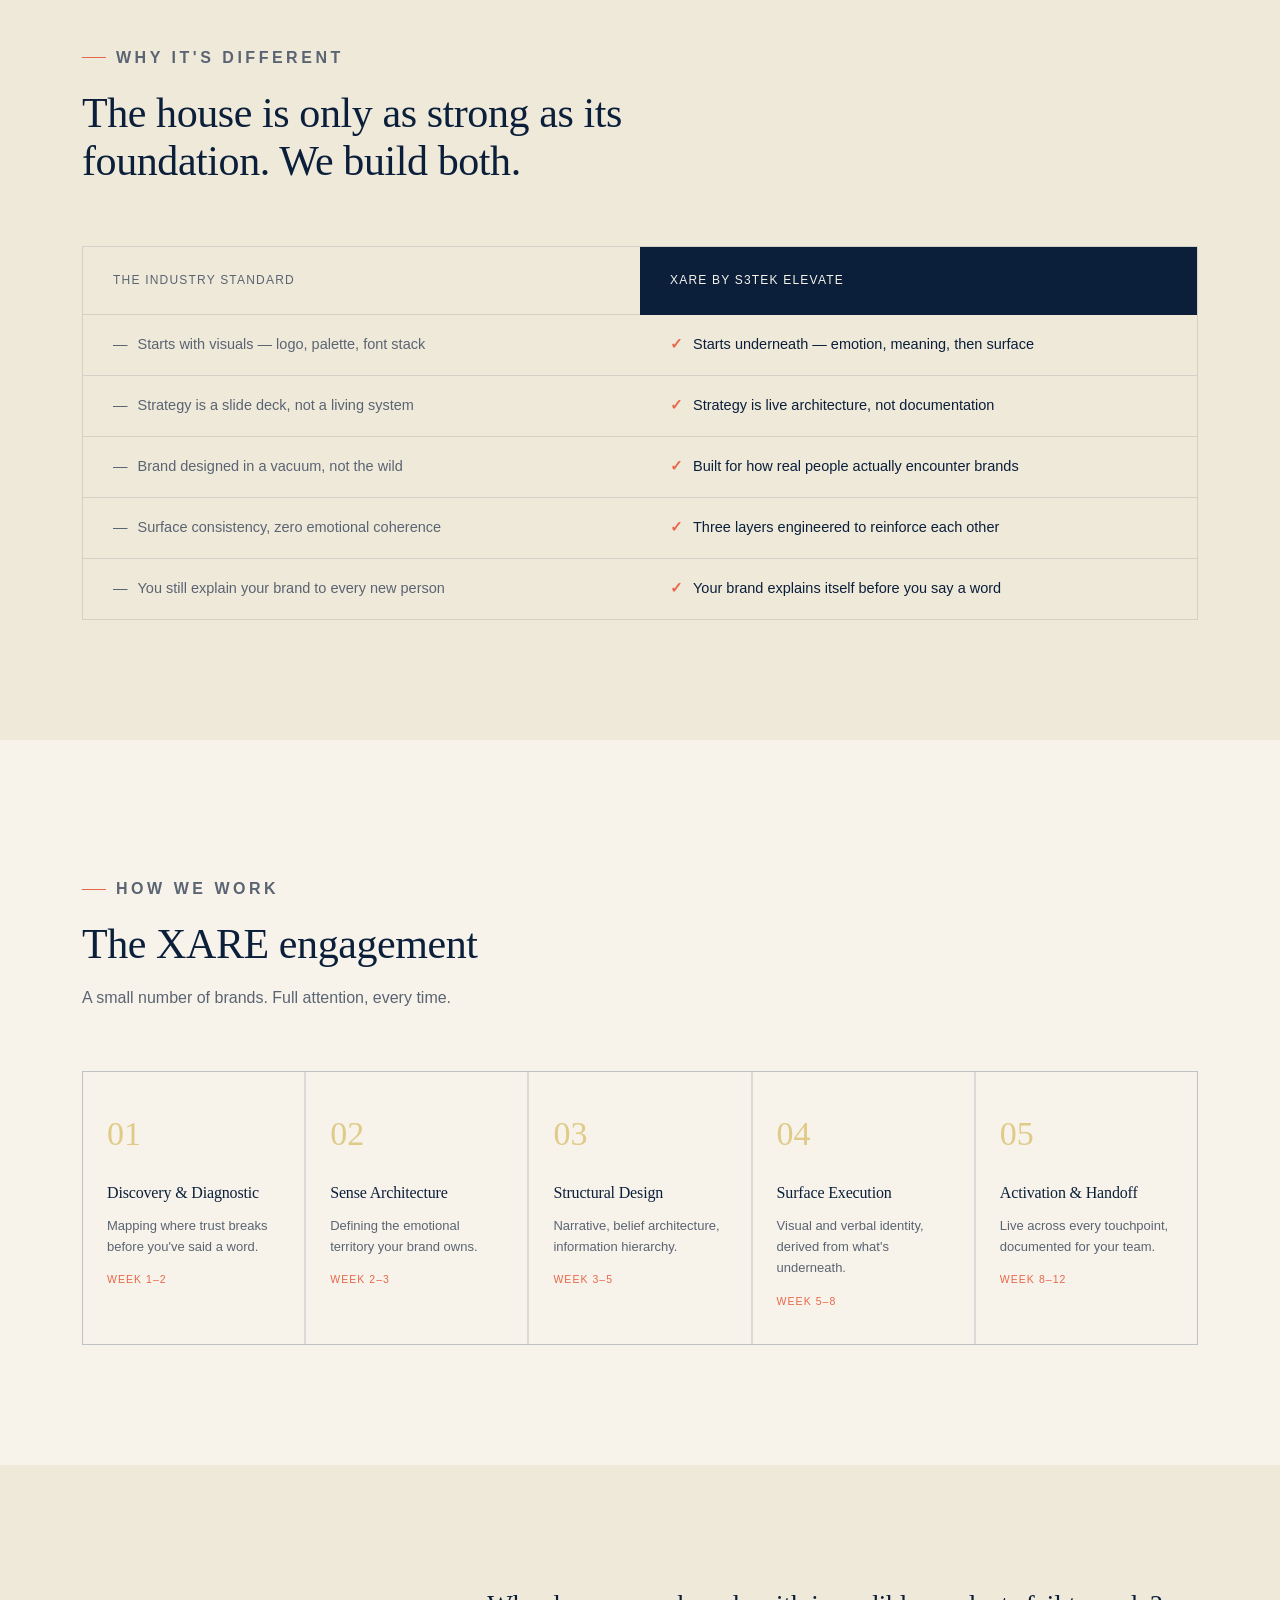
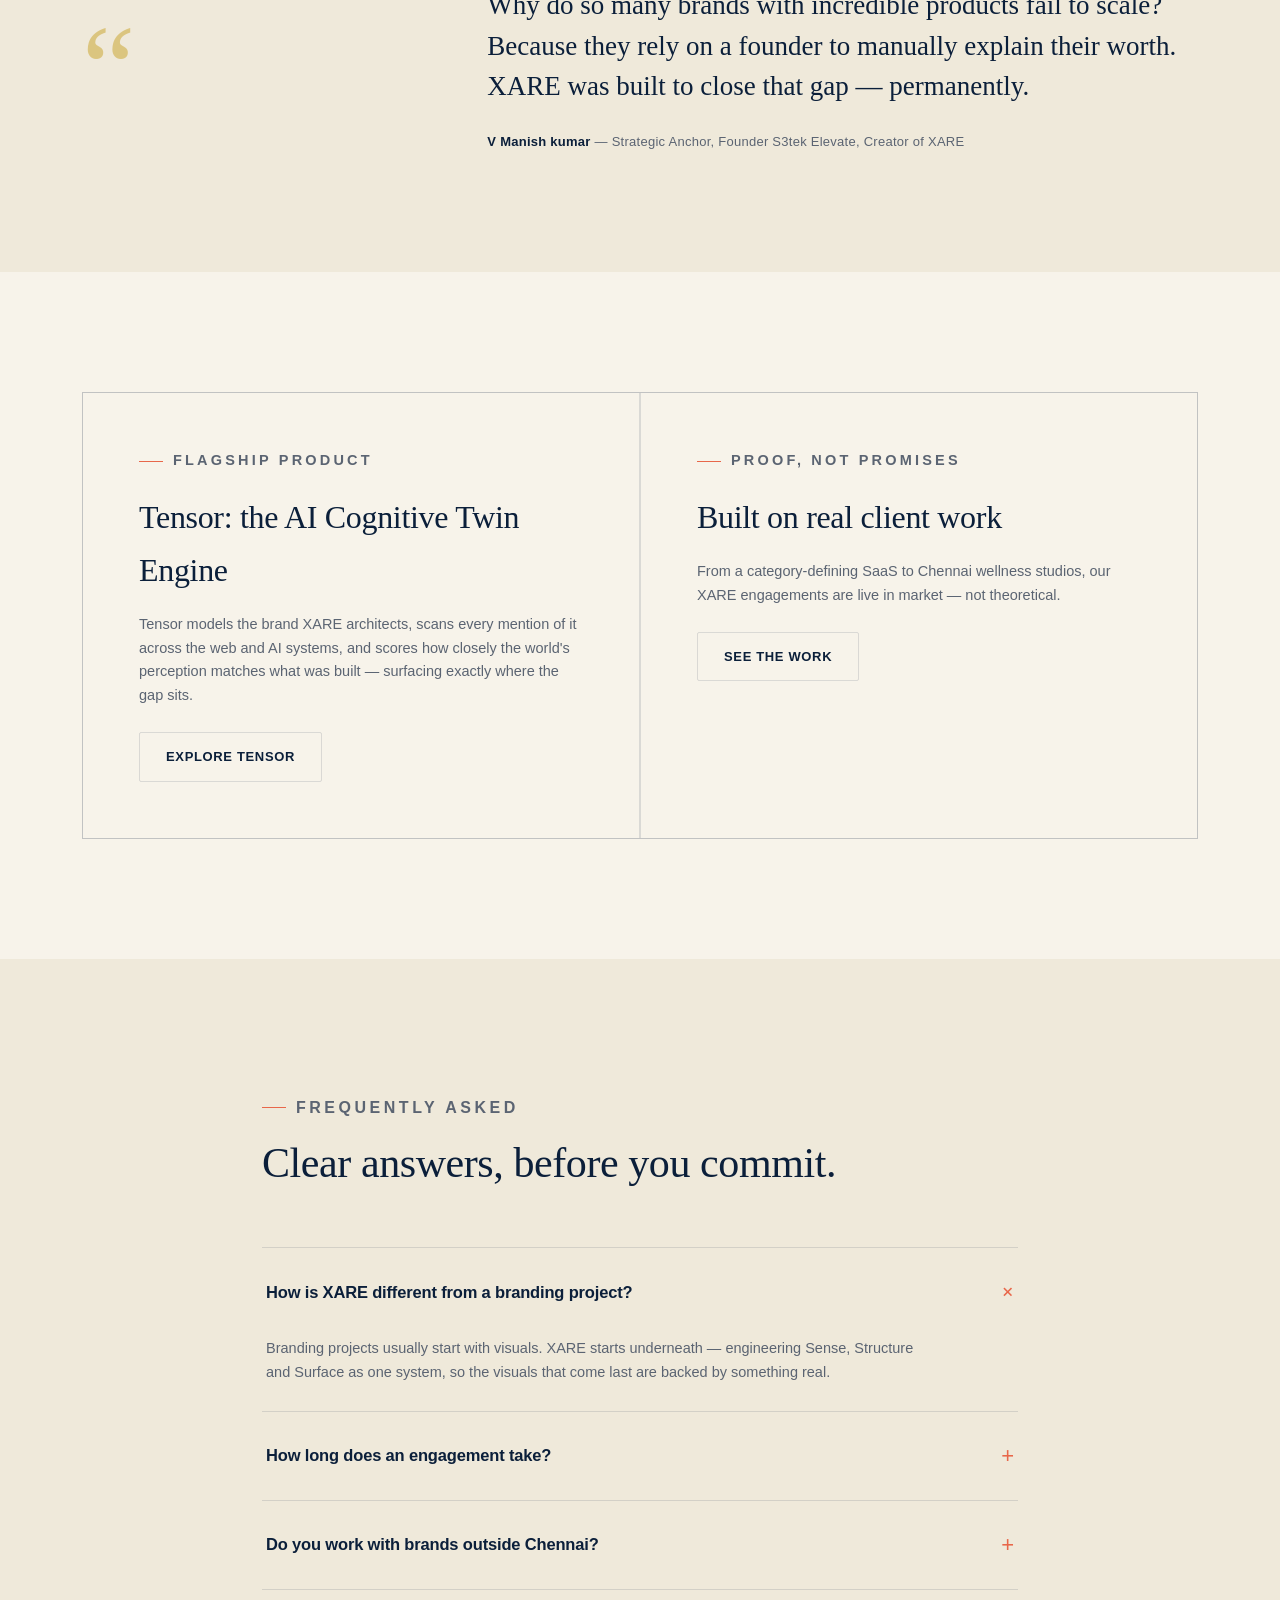
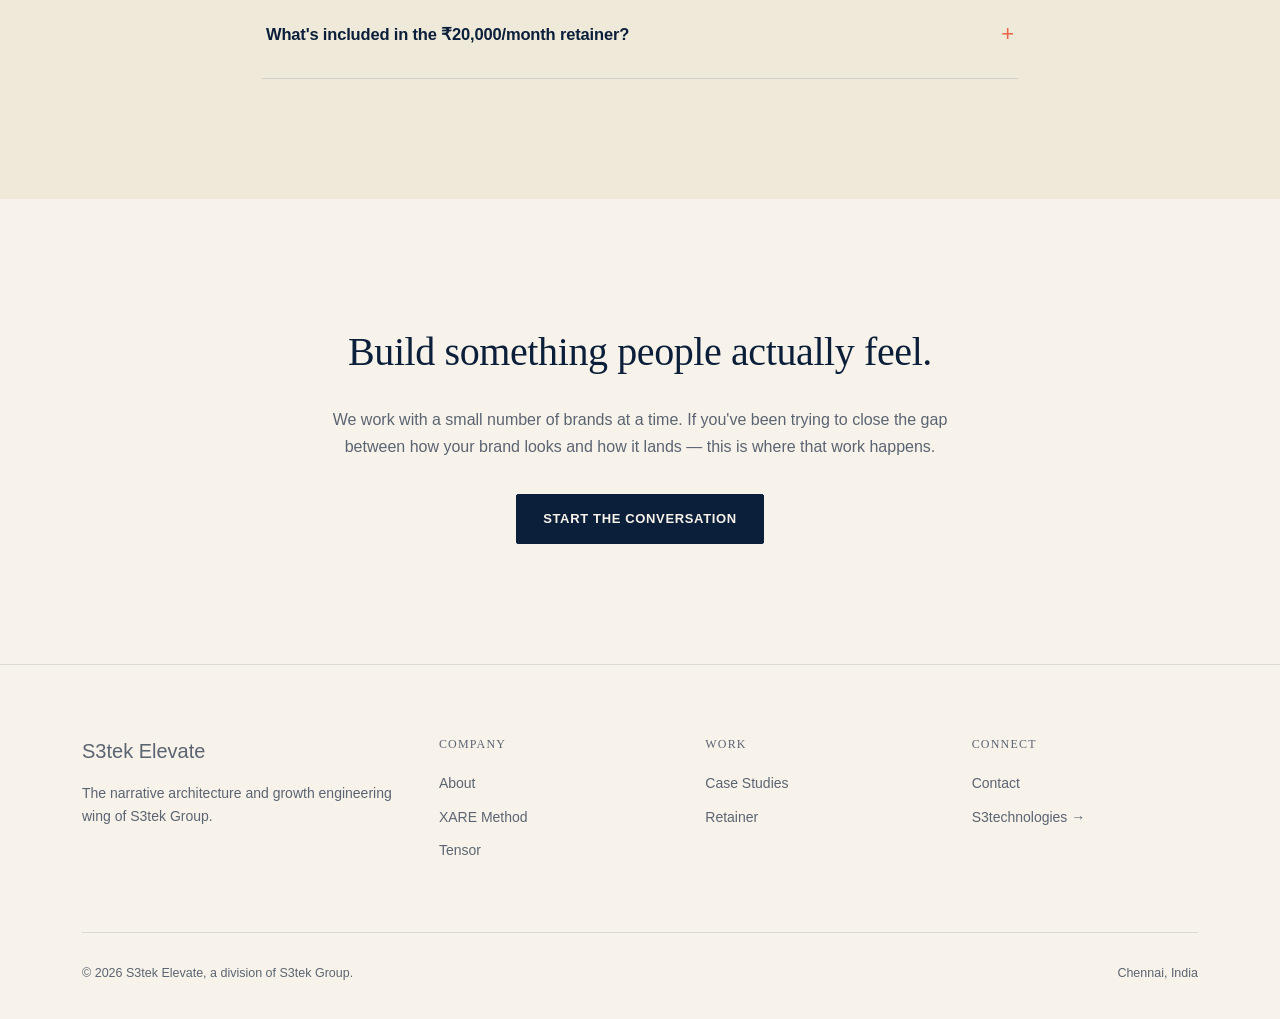
==== commit 9e60b920: "fixes" ====
--- a/index.html
+++ b/index.html
@@ -368,7 +368,7 @@
     <div class="founder-mark">“</div>
     <div>
       <blockquote>Why do so many brands with incredible products fail to scale? Because they rely on a founder to manually explain their worth. XARE was built to close that gap — permanently.</blockquote>
-      <div class="who"><b>V Manishkumar</b> — Strategic Anchor, Founder S3tek Elevate, Creator of XARE</div>
+      <div class="who"><b>V Manish kumar</b> — Strategic Anchor, Founder S3tek Elevate, Creator of XARE</div>
     </div>
   </div>
 </section>
@@ -402,7 +402,7 @@
       <div class="faq-item reveal open"><div class="faq-q"><h4>How is XARE different from a branding project?</h4><span class="plus">+</span></div><div class="faq-a"><p>Branding projects usually start with visuals. XARE starts underneath — engineering Sense, Structure and Surface as one system, so the visuals that come last are backed by something real.</p></div></div>
       <div class="faq-item reveal"><div class="faq-q"><h4>How long does an engagement take?</h4><span class="plus">+</span></div><div class="faq-a"><p>A full XARE engagement runs roughly 12 weeks, from Discovery through Activation &amp; Handoff. Retainer work continues month to month after.</p></div></div>
       <div class="faq-item reveal"><div class="faq-q"><h4>Do you work with brands outside Chennai?</h4><span class="plus">+</span></div><div class="faq-a"><p>Yes. XARE is applied remotely as often as in person — discovery calls, structured workshops and async reviews cover most of the process.</p></div></div>
-      <div class="faq-item reveal"><div class="faq-q"><h4>What's included in the ₹20,000/month retainer?</h4><span class="plus">+</span></div><div class="faq-a"><p>SEO, AEO, GEO, ongoing XARE application and Meta Ads management, plus continuous Tensor scoring. See the full breakdown on the retainer page.</p></div></div>
+      <div class="faq-item reveal"><div class="faq-q"><h4>What's included in the ₹20,000/month retainer?</h4><span class="plus">+</span></div><div class="faq-a"><p>SEO, AEO, GEO, ongoing XARE application and Meta Ads management, plus continuous brand narrative gap scoring. See the full breakdown on the retainer page.</p></div></div>
     </div>
   </div>
 </section>
